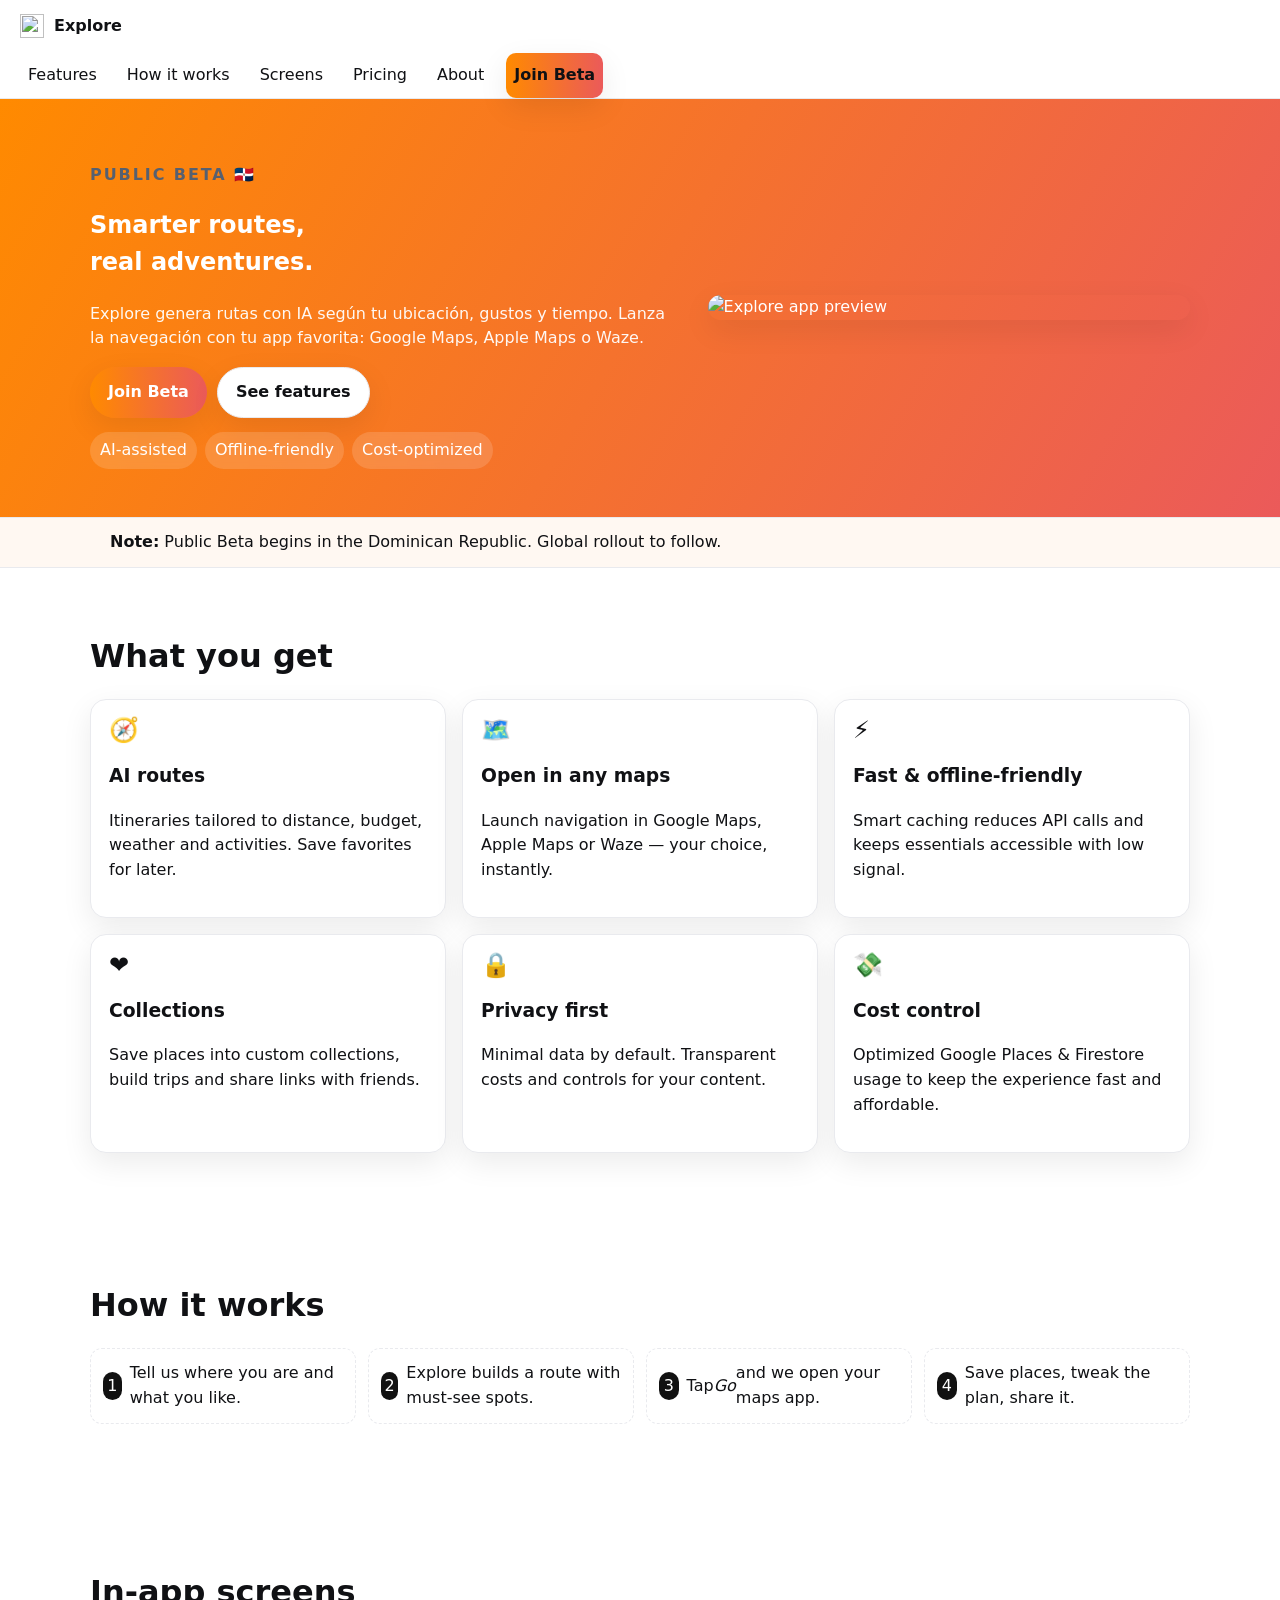
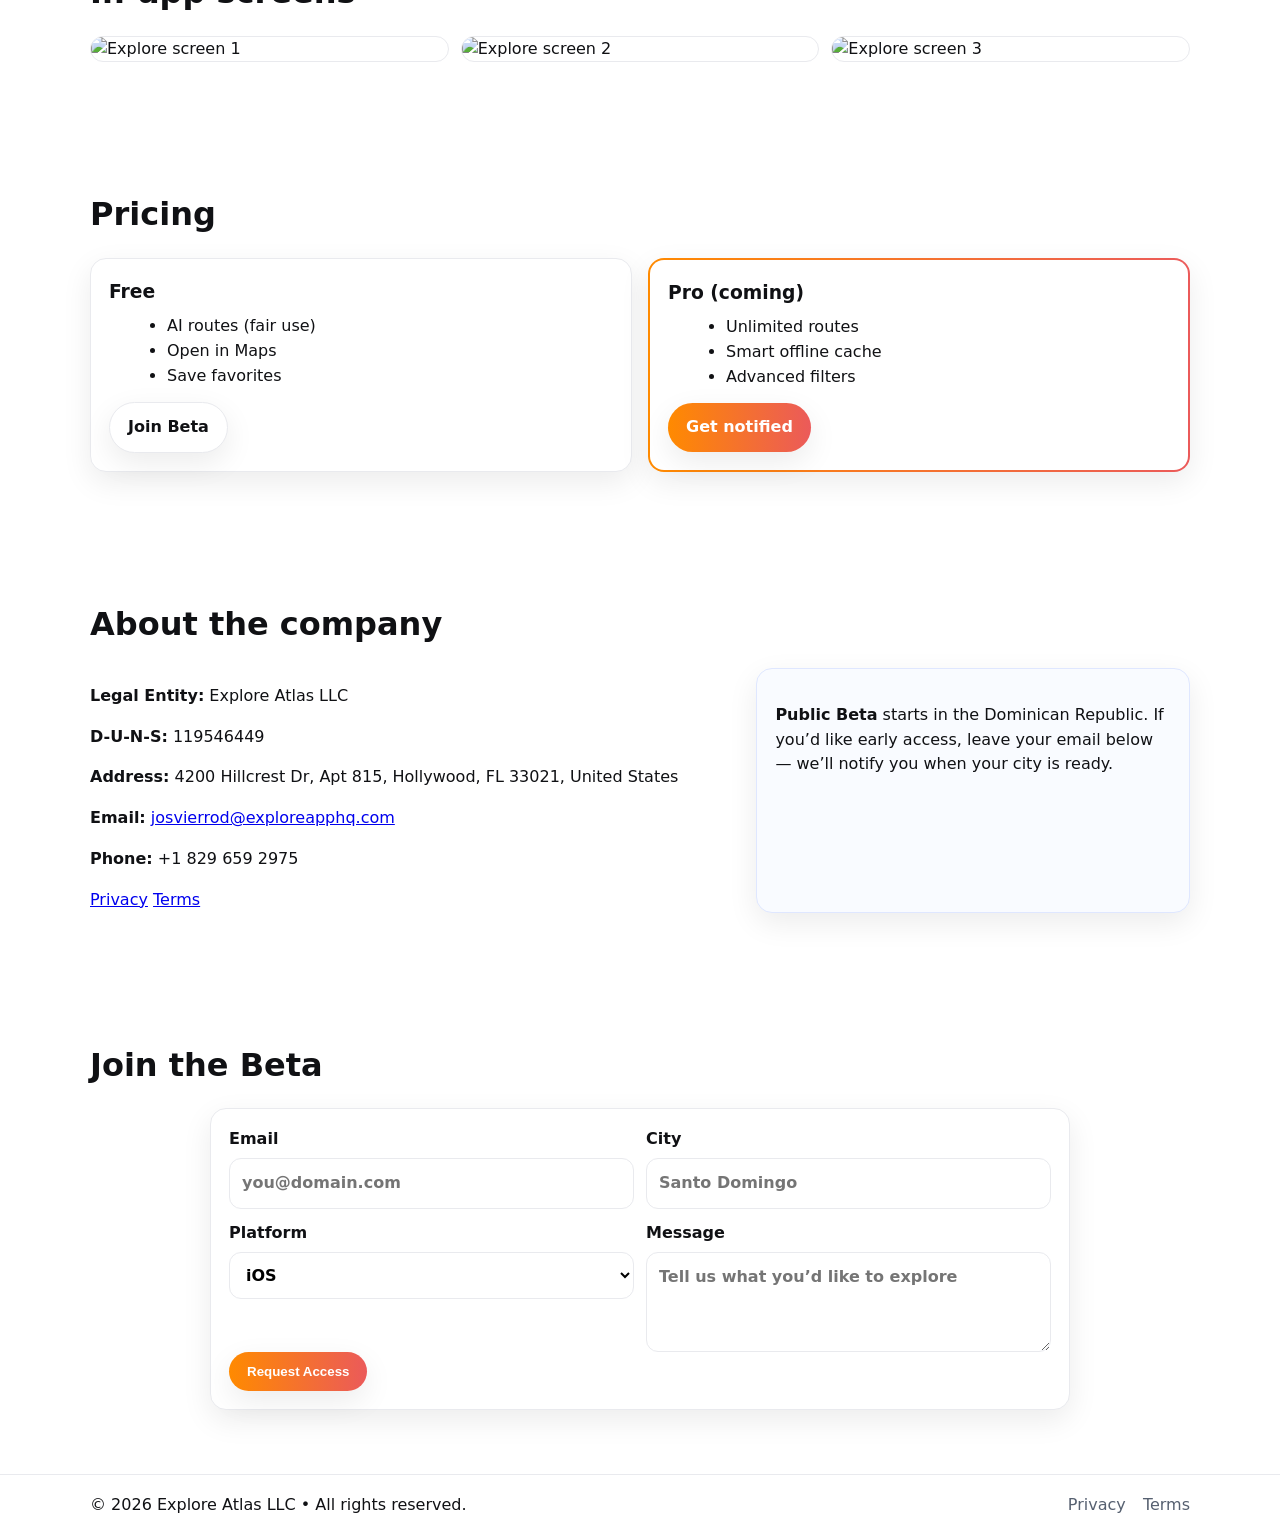
==== index.html @ eafc813b "a" ====
<!doctype html>
<html lang="en">
<head>
  <meta charset="utf-8" />
  <title>Explore Atlas — Smarter routes, real adventures</title>
  <meta name="viewport" content="width=device-width, initial-scale=1" />
  <meta name="description" content="Explore Atlas LLC builds Explore: AI-assisted routes, offline-friendly, and multi-map launch (Google, Apple, Waze). Public Beta in the Dominican Republic." />
  <meta name="theme-color" content="#ff7a33" />
  <meta property="og:title" content="Explore Atlas" />
  <meta property="og:description" content="AI-assisted routes. Discover smarter." />
  <meta property="og:type" content="website" />
  <meta property="og:image" content="/assets/hero.jpg" />
  <link rel="preload" as="image" href="/assets/hero.jpg" />
  <link rel="stylesheet" href="/styles.css" />
</head>
<body>
<header class="site-header">
  <a class="brand" href="#">
    <img src="/assets/logo.svg" alt="" class="logo" />
    <span>Explore</span>
  </a>
  <button class="nav-toggle" aria-label="Open menu"></button>
  <nav class="nav" id="nav">
    <a href="#features">Features</a>
    <a href="#how">How it works</a>
    <a href="#screens">Screens</a>
    <a href="#pricing">Pricing</a>
    <a href="#about">About</a>
    <a class="btn btn-sm" href="#contact">Join Beta</a>
  </nav>
</header>

<section class="hero">
  <div class="hero__content container">
    <div class="hero__text">
      <p class="kicker">Public Beta 🇩🇴</p>
      <h1>Smarter routes,<br/> real adventures.</h1>
      <p class="lead">Explore genera rutas con IA según tu ubicación, gustos y tiempo. Lanza la navegación con tu app favorita: Google Maps, Apple Maps o Waze.</p>
      <div class="cta-row">
        <a class="btn" href="#contact">Join Beta</a>
        <a class="btn btn-ghost" href="#features">See features</a>
      </div>
      <ul class="badges">
        <li>AI-assisted</li><li>Offline-friendly</li><li>Cost-optimized</li>
      </ul>
    </div>
    <div class="hero__media">
      <img src="/assets/hero.jpg" alt="Explore app preview" />
    </div>
  </div>
</section>

<section class="strip strip--note">
  <div class="container">
    <strong>Note:</strong> Public Beta begins in the Dominican Republic. Global rollout to follow.
  </div>
</section>

<section id="features" class="container section">
  <h2 class="section-title">What you get</h2>
  <div class="grid-3">
    <article class="card feature">
      <div class="icon">🧭</div>
      <h3>AI routes</h3>
      <p>Itineraries tailored to distance, budget, weather and activities. Save favorites for later.</p>
    </article>
    <article class="card feature">
      <div class="icon">🗺️</div>
      <h3>Open in any maps</h3>
      <p>Launch navigation in Google Maps, Apple Maps or Waze — your choice, instantly.</p>
    </article>
    <article class="card feature">
      <div class="icon">⚡</div>
      <h3>Fast & offline-friendly</h3>
      <p>Smart caching reduces API calls and keeps essentials accessible with low signal.</p>
    </article>
    <article class="card feature">
      <div class="icon">❤️</div>
      <h3>Collections</h3>
      <p>Save places into custom collections, build trips and share links with friends.</p>
    </article>
    <article class="card feature">
      <div class="icon">🔒</div>
      <h3>Privacy first</h3>
      <p>Minimal data by default. Transparent costs and controls for your content.</p>
    </article>
    <article class="card feature">
      <div class="icon">💸</div>
      <h3>Cost control</h3>
      <p>Optimized Google Places & Firestore usage to keep the experience fast and affordable.</p>
    </article>
  </div>
</section>

<section id="how" class="container section">
  <h2 class="section-title">How it works</h2>
  <ol class="steps">
    <li><span class="num">1</span> Tell us where you are and what you like.</li>
    <li><span class="num">2</span> Explore builds a route with must-see spots.</li>
    <li><span class="num">3</span> Tap <em>Go</em> and we open your maps app.</li>
    <li><span class="num">4</span> Save places, tweak the plan, share it.</li>
  </ol>
</section>

<section id="screens" class="container section">
  <h2 class="section-title">In-app screens</h2>
  <div class="screens">
    <img src="/assets/screenshot-1.jpg" alt="Explore screen 1" />
    <img src="/assets/screenshot-2.jpg" alt="Explore screen 2" />
    <img src="/assets/screenshot-1.jpg" alt="Explore screen 3" />
  </div>
</section>

<section id="pricing" class="container section">
  <h2 class="section-title">Pricing</h2>
  <div class="grid-2">
    <div class="card plan">
      <h3>Free</h3>
      <ul>
        <li>AI routes (fair use)</li>
        <li>Open in Maps</li>
        <li>Save favorites</li>
      </ul>
      <a class="btn btn-ghost" href="#contact">Join Beta</a>
    </div>
    <div class="card plan plan--pro">
      <h3>Pro (coming)</h3>
      <ul>
        <li>Unlimited routes</li>
        <li>Smart offline cache</li>
        <li>Advanced filters</li>
      </ul>
      <a class="btn" href="#contact">Get notified</a>
    </div>
  </div>
</section>

<section id="about" class="container section">
  <h2 class="section-title">About the company</h2>
  <div class="about">
    <div>
      <p><strong>Legal Entity:</strong> Explore Atlas LLC</p>
      <p><strong>D-U-N-S:</strong> 119546449</p>
      <p><strong>Address:</strong> 4200 Hillcrest Dr, Apt 815, Hollywood, FL 33021, United States</p>
      <p><strong>Email:</strong> <a href="mailto:josvierrod@exploreapphq.com">josvierrod@exploreapphq.com</a></p>
      <p><strong>Phone:</strong> +1 829 659 2975</p>
      <div class="links">
        <a href="/privacy.html">Privacy</a>
        <a href="/terms.html">Terms</a>
      </div>
    </div>
    <div class="about__note card">
      <p><strong>Public Beta</strong> starts in the Dominican Republic. If you’d like early access, leave your email below — we’ll notify you when your city is ready.</p>
    </div>
  </div>
</section>

<section id="contact" class="container section">
  <h2 class="section-title">Join the Beta</h2>
  <!-- Netlify Forms -->
  <form name="beta" method="POST" data-netlify="true" netlify-honeypot="bot-field" action="/thanks.html" class="card form">
    <input type="hidden" name="form-name" value="beta" />
    <p class="hidden"><label>Don’t fill this out: <input name="bot-field" /></label></p>
    <div class="form-grid">
      <label>Email<input required type="email" name="email" placeholder="you@domain.com" /></label>
      <label>City<input type="text" name="city" placeholder="Santo Domingo" /></label>
      <label>Platform
        <select name="platform">
          <option>iOS</option>
          <option>Android</option>
          <option>Both</option>
        </select>
      </label>
      <label>Message<textarea name="message" rows="3" placeholder="Tell us what you’d like to explore"></textarea></label>
    </div>
    <button class="btn" type="submit">Request Access</button>
  </form>
</section>

<footer class="site-footer">
  <div class="container footer-row">
    <span>© <span id="year"></span> Explore Atlas LLC • All rights reserved.</span>
    <nav class="footer-links">
      <a href="/privacy.html">Privacy</a>
      <a href="/terms.html">Terms</a>
    </nav>
  </div>
</footer>

<script src="/script.js"></script>
</body>
</html>
---- styles.css ----
:root{
    --bg:#ffffff; --ink:#101114; --muted:#566070;
    --card:#ffffff; --line:#e9eaee;
    --brandA:#FF8A00; --brandB:#EB5A5A; --accent:#0a63ff;
    --radius:16px; --radius-sm:12px; --shadow:0 10px 30px rgba(0,0,0,.08);
    color-scheme: light;
}
*{box-sizing:border-box}html,body{margin:0}
body{font:16px/1.55 system-ui,-apple-system,Segoe UI,Roboto,Inter,Arial,sans-serif;color:var(--ink);background:var(--bg)}
img{max-width:100%;height:auto;display:block}

.container{max-width:1100px;margin:auto;padding:0 20px}
.section{padding:64px 0} .section-title{font-size:32px;margin:0 0 18px}
.kicker{text-transform:uppercase;letter-spacing:.12em;color:var(--muted);font-weight:600}

.site-header{position:sticky;top:0;z-index:20;background:rgba(255,255,255,.8);backdrop-filter:blur(10px);border-bottom:1px solid var(--line)}
.site-header .brand{display:flex;gap:10px;align-items:center;padding:14px 20px;font-weight:700;color:inherit;text-decoration:none}
.logo{width:24px;height:24px}
.nav{margin-left:auto;display:flex;gap:14px;align-items:center;padding:0 20px}
.nav a{color:var(--ink);text-decoration:none;padding:10px 8px;border-radius:10px}
.nav a:hover{background:#f6f6f7}
.nav-toggle{display:none;margin-left:auto;margin-right:10px;width:40px;height:40px;border-radius:10px;border:1px solid var(--line);background:#fff}
@media (max-width:920px){
    .nav-toggle{display:block}
    .nav{position:fixed;inset:64px 12px auto 12px;background:#fff;border:1px solid var(--line);border-radius:14px;flex-direction:column;padding:14px;display:none;box-shadow:var(--shadow)}
    .nav.show{display:flex}
}

.btn{display:inline-flex;align-items:center;justify-content:center;gap:.6rem;padding:12px 18px;border-radius:999px;border:0;background:linear-gradient(90deg,var(--brandA),var(--brandB));color:#fff;font-weight:700;text-decoration:none;box-shadow:var(--shadow)}
.btn:hover{opacity:.95}
.btn-ghost{background:#fff;color:var(--ink);border:1px solid var(--line)}
.btn-sm{padding:8px 12px}

.hero{background:linear-gradient(120deg,var(--brandA),var(--brandB));color:#fff}
.hero__content{display:grid;grid-template-columns:1.1fr .9fr;gap:28px;align-items:center;padding:48px 0}
.hero__text .lead{opacity:.95}
.badges{display:flex;gap:8px;margin:14px 0 0;padding:0;list-style:none}
.badges li{padding:6px 10px;border-radius:999px;background:rgba(255,255,255,.15);backdrop-filter:blur(4px)}
.hero__media{border-radius:20px;overflow:hidden;box-shadow:var(--shadow)}
.cta-row{display:flex;gap:10px;margin-top:16px}
@media (max-width:920px){.hero__content{grid-template-columns:1fr}.hero__media{order:-1}}

.strip{padding:12px 0;border-top:1px solid var(--line);border-bottom:1px solid var(--line);background:#fff}
.strip--note{background:#fff8f2}

.grid-3{display:grid;grid-template-columns:repeat(3,1fr);gap:16px}
.grid-2{display:grid;grid-template-columns:repeat(2,1fr);gap:16px}
@media (max-width:920px){.grid-3,.grid-2{grid-template-columns:1fr}}

.card{background:var(--card);border:1px solid var(--line);border-radius:var(--radius);padding:18px;box-shadow:var(--shadow)}
.feature .icon{font-size:24px;line-height:1;margin-bottom:6px}

.steps{display:grid;grid-template-columns:repeat(4,1fr);gap:12px;padding-left:0;list-style:none}
.steps .num{display:inline-grid;place-items:center;width:28px;height:28px;border-radius:999px;background:#111;color:#fff;margin-right:8px}
.steps li{display:flex;align-items:center;border:1px dashed var(--line);border-radius:12px;padding:12px;background:#fff}
@media (max-width:920px){.steps{grid-template-columns:1fr 1fr}}

.screens{display:grid;grid-template-columns:repeat(3,1fr);gap:12px}
.screens img{border-radius:14px;border:1px solid var(--line)}
@media (max-width:920px){.screens{grid-template-columns:1fr 1fr}}

.plan h3{margin:0 0 8px}.plan ul{margin:0 0 14px 18px}
.plan--pro{border:2px solid transparent;background:linear-gradient(#fff,#fff) padding-box,linear-gradient(90deg,var(--brandA),var(--brandB)) border-box}

.about{display:grid;grid-template-columns:1.2fr .8fr;gap:16px}
.about__note{background:#f9fbff;border-color:#dfe7ff}
@media (max-width:920px){.about{grid-template-columns:1fr}}

.form{max-width:860px;margin:auto}
.form-grid{display:grid;grid-template-columns:repeat(2,1fr);gap:12px}
.form-grid label{display:flex;flex-direction:column;gap:6px;font-weight:600}
input,select,textarea{padding:12px 12px;border:1px solid var(--line);border-radius:12px;font:inherit;background:#fff}
.hidden{display:none}

.site-footer{border-top:1px solid var(--line);background:#fff}
.footer-row{display:flex;justify-content:space-between;align-items:center;padding:18px 0}
.footer-links a{margin-left:12px;color:var(--muted);text-decoration:none}
.footer-links a:hover{color:var(--ink)}
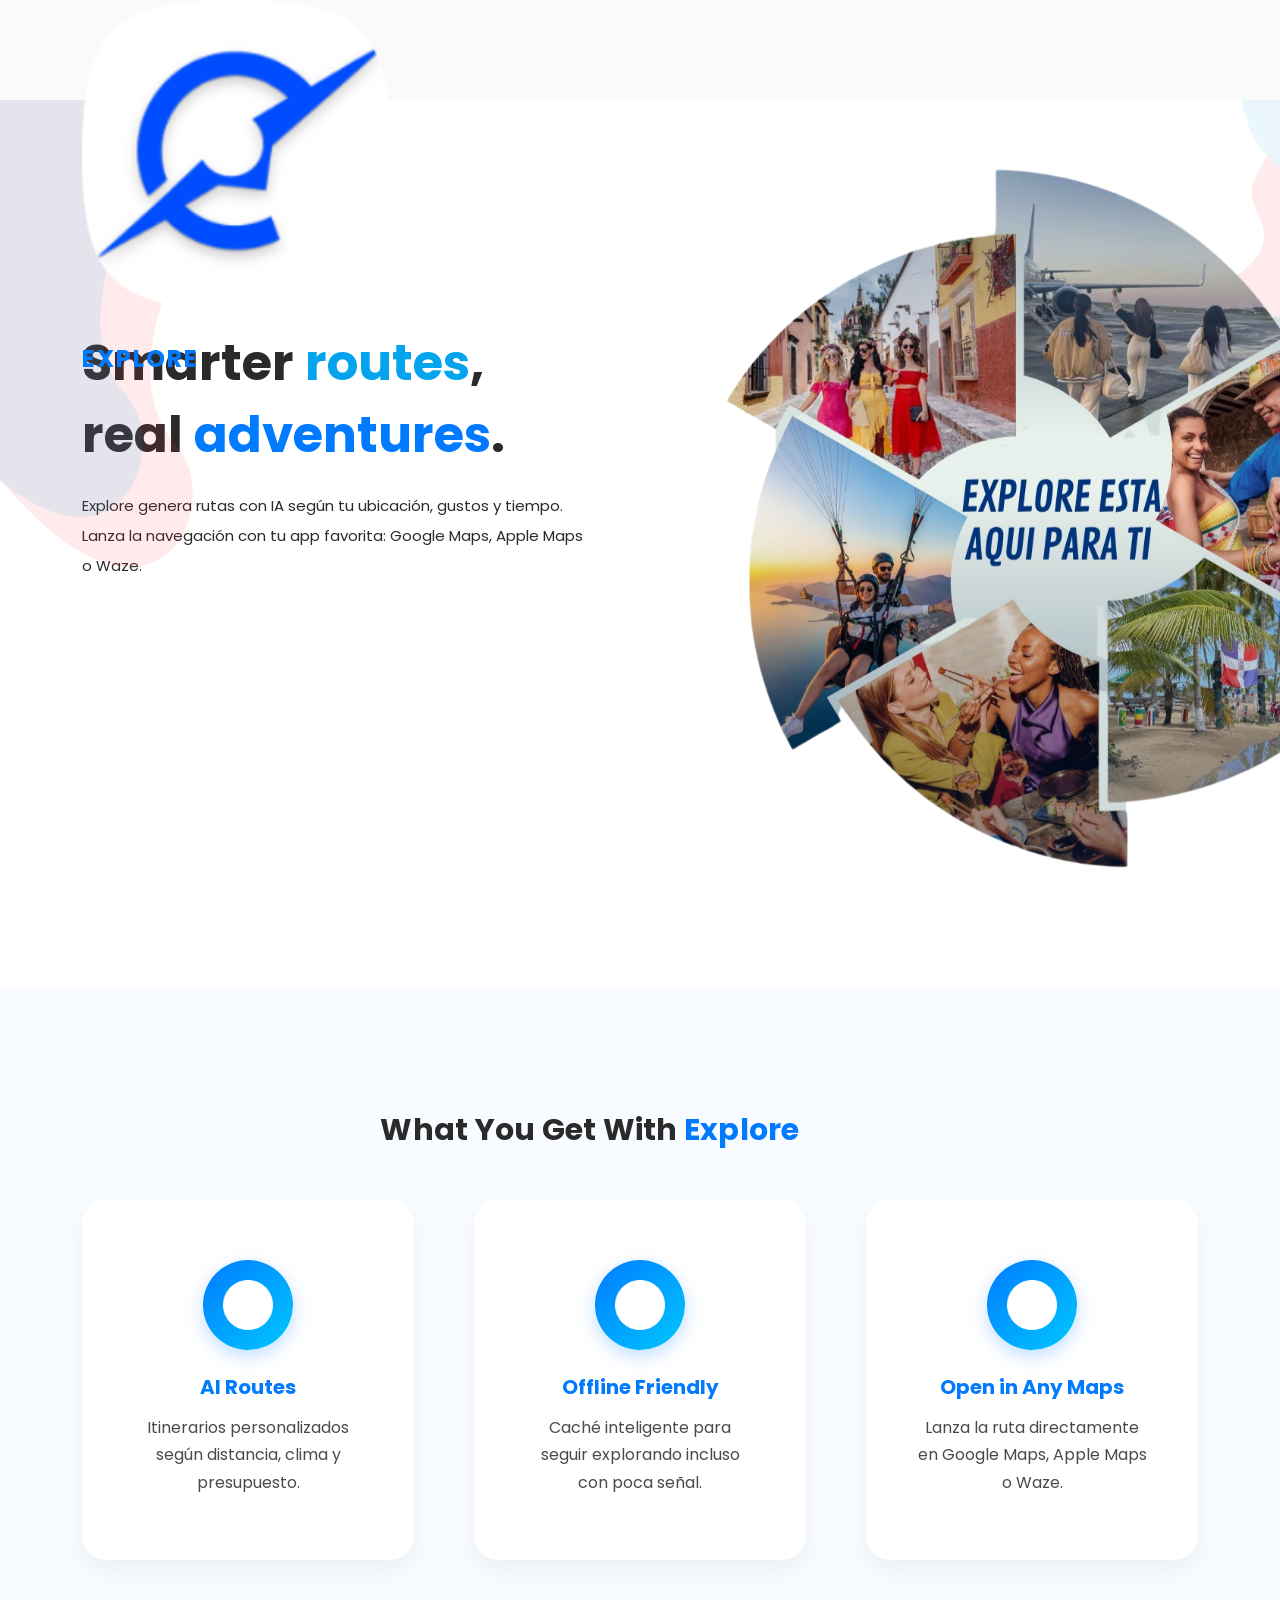
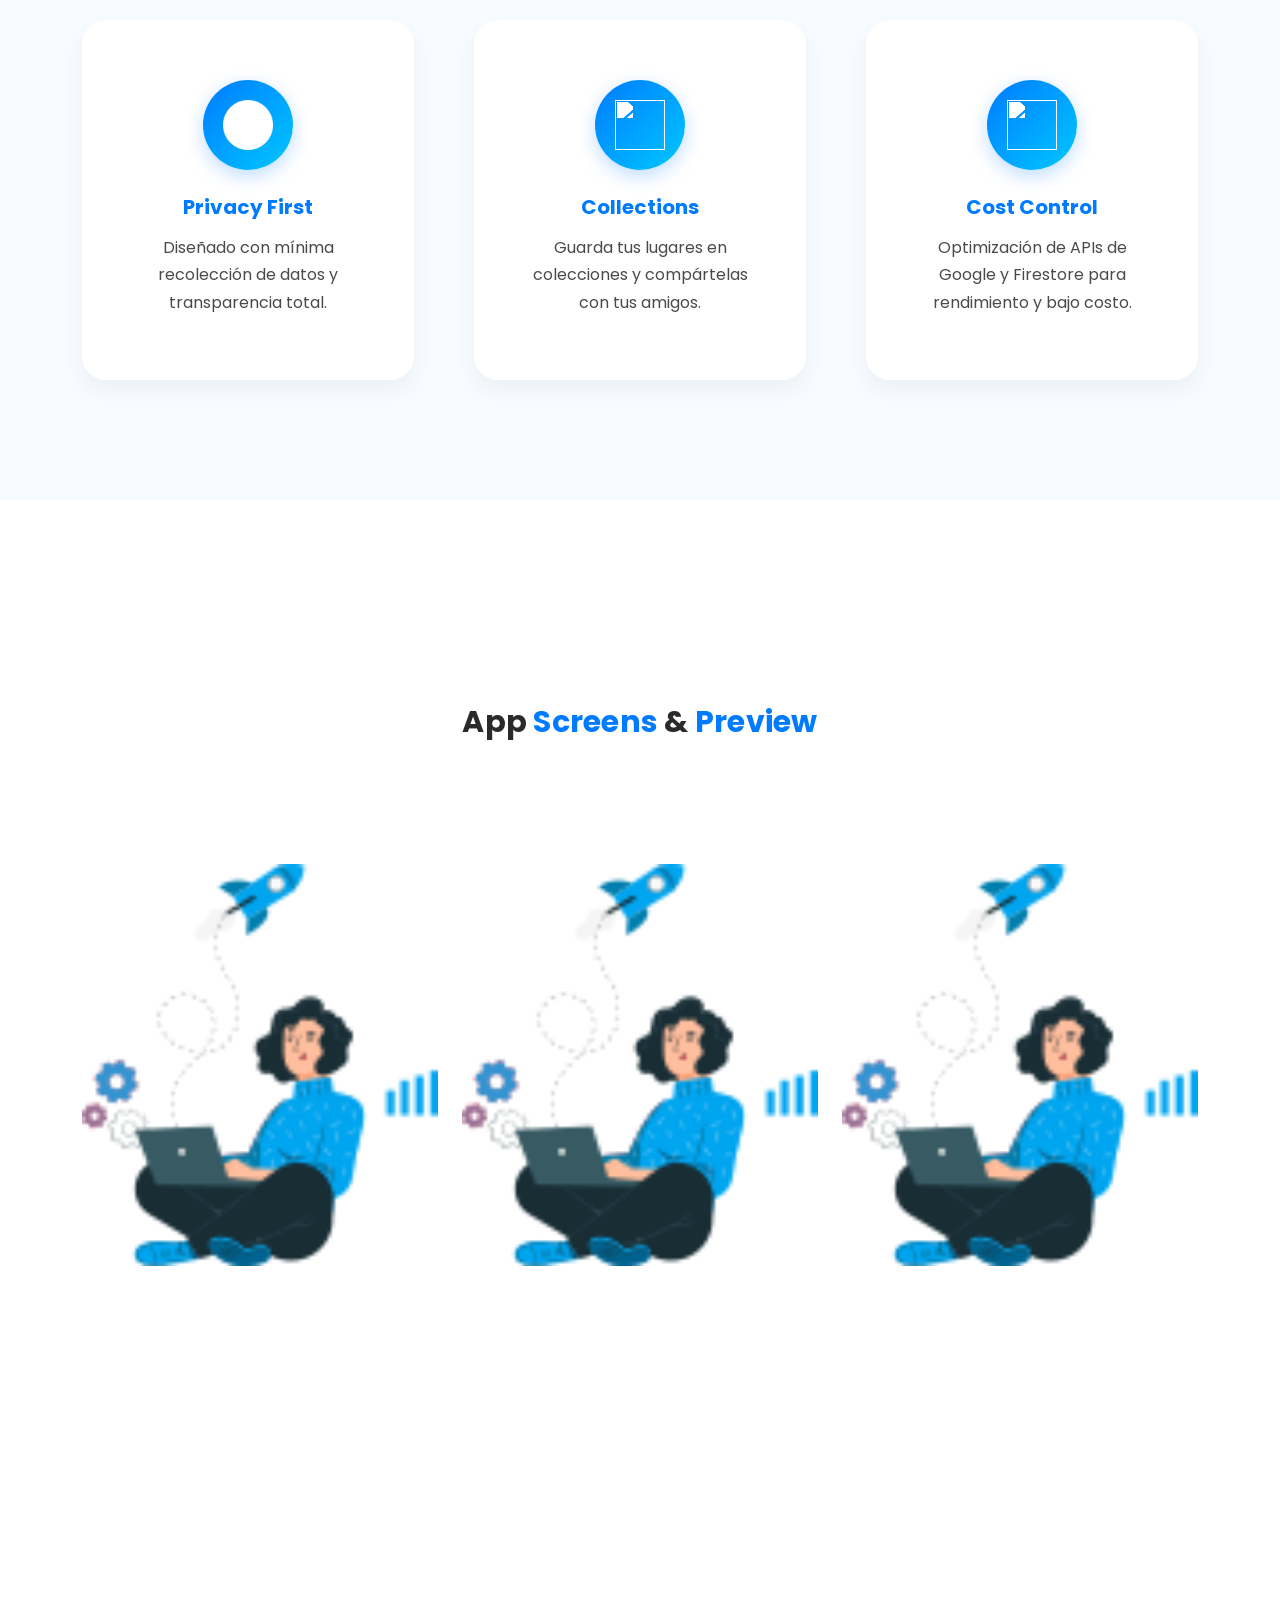
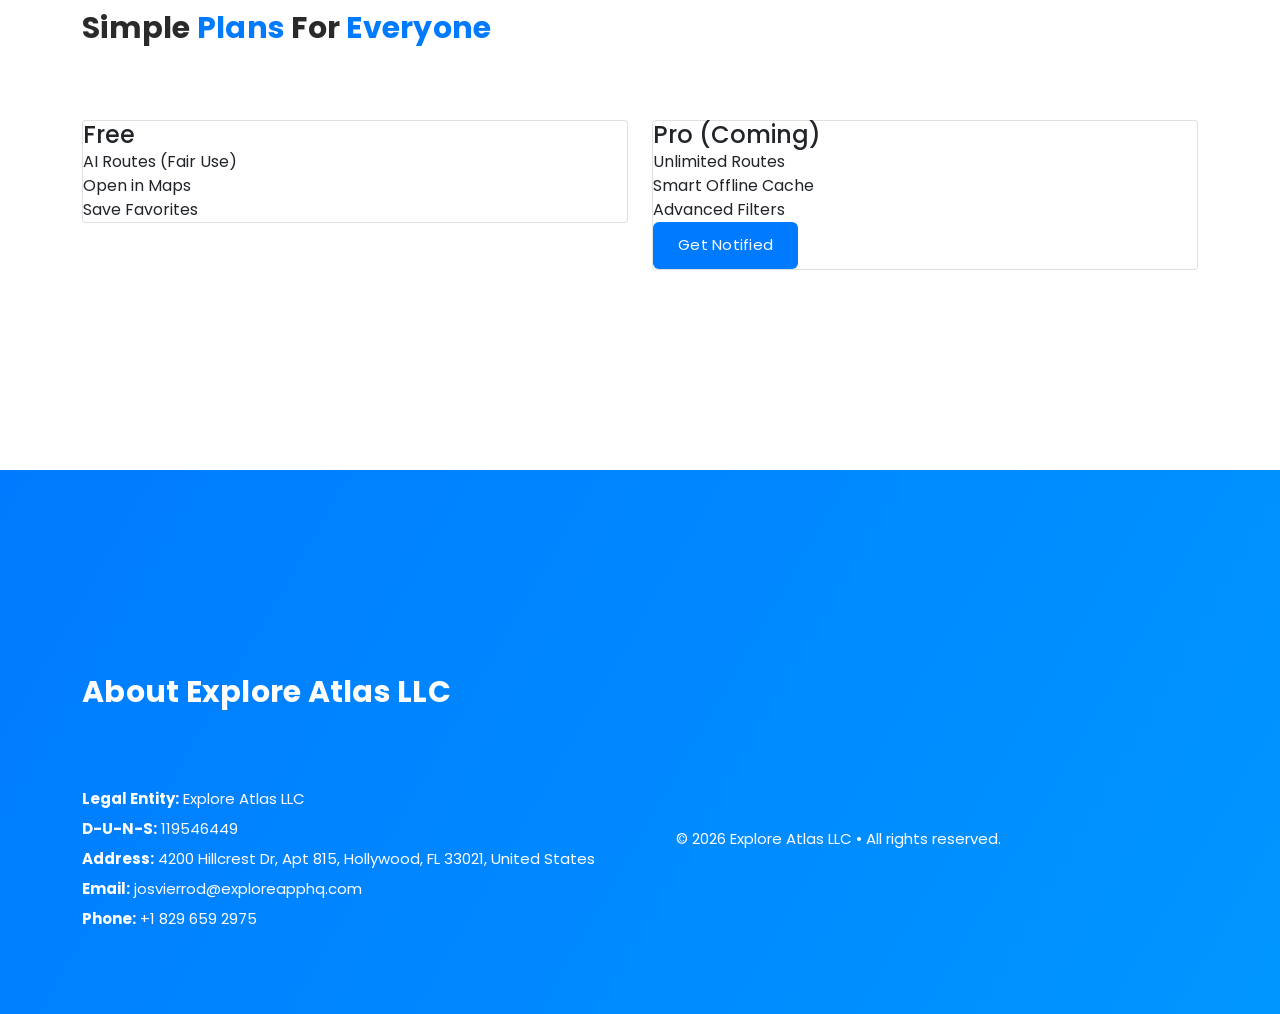
==== commit 0288bc85: "Actualizacion de pagina" ====
--- a/index.html
+++ b/index.html
@@ -1,192 +1,204 @@
-<!doctype html>
+<!DOCTYPE html>
 <html lang="en">
 <head>
-  <meta charset="utf-8" />
-  <title>Explore Atlas — Smarter routes, real adventures</title>
-  <meta name="viewport" content="width=device-width, initial-scale=1" />
-  <meta name="description" content="Explore Atlas LLC builds Explore: AI-assisted routes, offline-friendly, and multi-map launch (Google, Apple, Waze). Public Beta in the Dominican Republic." />
+  <meta charset="UTF-8">
+  <meta name="viewport" content="width=device-width, initial-scale=1, shrink-to-fit=no">
+  <meta name="description" content="Explore Atlas – AI-assisted routes, offline-friendly and multi-map launch (Google, Apple, Waze). Public Beta in the Dominican Republic." />
   <meta name="theme-color" content="#ff7a33" />
-  <meta property="og:title" content="Explore Atlas" />
-  <meta property="og:description" content="AI-assisted routes. Discover smarter." />
-  <meta property="og:type" content="website" />
-  <meta property="og:image" content="/assets/hero.jpg" />
-  <link rel="preload" as="image" href="/assets/hero.jpg" />
-  <link rel="stylesheet" href="/styles.css" />
+  <title>Explore Atlas – Smarter Routes, Real Adventures</title>
+
+  <!-- Bootstrap core CSS -->
+  <link href="vendor/bootstrap/css/bootstrap.min.css" rel="stylesheet">
+
+  <!-- Additional CSS Files -->
+  <link rel="stylesheet" href="assets/css/fontawesome.css">
+  <link rel="stylesheet" href="assets/css/templatemo-space-dynamic.css">
+  <link rel="stylesheet" href="assets/css/animated.css">
+  <link rel="stylesheet" href="assets/css/owl.css">
+  <link rel="icon" href="assets/images/logo.svg" type="image/svg+xml">
 </head>
+
 <body>
-<header class="site-header">
-  <a class="brand" href="#">
-    <img src="/assets/logo.svg" alt="" class="logo" />
-    <span>Explore</span>
-  </a>
-  <button class="nav-toggle" aria-label="Open menu"></button>
-  <nav class="nav" id="nav">
-    <a href="#features">Features</a>
-    <a href="#how">How it works</a>
-    <a href="#screens">Screens</a>
-    <a href="#pricing">Pricing</a>
-    <a href="#about">About</a>
-    <a class="btn btn-sm" href="#contact">Join Beta</a>
-  </nav>
+
+<!-- ***** Preloader ***** -->
+<div id="js-preloader" class="js-preloader">
+  <div class="preloader-inner">
+    <span class="dot"></span>
+    <div class="dots"><span></span><span></span><span></span></div>
+  </div>
+</div>
+
+<!-- ***** Header ***** -->
+<header class="header-area header-sticky wow slideInDown" data-wow-duration="0.75s" data-wow-delay="0s">
+  <div class="container">
+    <nav class="main-nav">
+      <a href="#top" class="logo"><img src="assets/images/icon-192.png" alt="Explore Logo"> <h4>Explore</h4></a>
+
+      <a class='menu-trigger'><span>Menu</span></a>
+    </nav>
+  </div>
 </header>
 
-<section class="hero">
-  <div class="hero__content container">
-    <div class="hero__text">
-      <p class="kicker">Public Beta 🇩🇴</p>
-      <h1>Smarter routes,<br/> real adventures.</h1>
-      <p class="lead">Explore genera rutas con IA según tu ubicación, gustos y tiempo. Lanza la navegación con tu app favorita: Google Maps, Apple Maps o Waze.</p>
-      <div class="cta-row">
-        <a class="btn" href="#contact">Join Beta</a>
-        <a class="btn btn-ghost" href="#features">See features</a>
-      </div>
-      <ul class="badges">
-        <li>AI-assisted</li><li>Offline-friendly</li><li>Cost-optimized</li>
-      </ul>
-    </div>
-    <div class="hero__media">
-      <img src="/assets/hero.jpg" alt="Explore app preview" />
-    </div>
-  </div>
-</section>
-
-<section class="strip strip--note">
-  <div class="container">
-    <strong>Note:</strong> Public Beta begins in the Dominican Republic. Global rollout to follow.
-  </div>
-</section>
-
-<section id="features" class="container section">
-  <h2 class="section-title">What you get</h2>
-  <div class="grid-3">
-    <article class="card feature">
-      <div class="icon">🧭</div>
-      <h3>AI routes</h3>
-      <p>Itineraries tailored to distance, budget, weather and activities. Save favorites for later.</p>
-    </article>
-    <article class="card feature">
-      <div class="icon">🗺️</div>
-      <h3>Open in any maps</h3>
-      <p>Launch navigation in Google Maps, Apple Maps or Waze — your choice, instantly.</p>
-    </article>
-    <article class="card feature">
-      <div class="icon">⚡</div>
-      <h3>Fast & offline-friendly</h3>
-      <p>Smart caching reduces API calls and keeps essentials accessible with low signal.</p>
-    </article>
-    <article class="card feature">
-      <div class="icon">❤️</div>
-      <h3>Collections</h3>
-      <p>Save places into custom collections, build trips and share links with friends.</p>
-    </article>
-    <article class="card feature">
-      <div class="icon">🔒</div>
-      <h3>Privacy first</h3>
-      <p>Minimal data by default. Transparent costs and controls for your content.</p>
-    </article>
-    <article class="card feature">
-      <div class="icon">💸</div>
-      <h3>Cost control</h3>
-      <p>Optimized Google Places & Firestore usage to keep the experience fast and affordable.</p>
-    </article>
-  </div>
-</section>
-
-<section id="how" class="container section">
-  <h2 class="section-title">How it works</h2>
-  <ol class="steps">
-    <li><span class="num">1</span> Tell us where you are and what you like.</li>
-    <li><span class="num">2</span> Explore builds a route with must-see spots.</li>
-    <li><span class="num">3</span> Tap <em>Go</em> and we open your maps app.</li>
-    <li><span class="num">4</span> Save places, tweak the plan, share it.</li>
-  </ol>
-</section>
-
-<section id="screens" class="container section">
-  <h2 class="section-title">In-app screens</h2>
-  <div class="screens">
-    <img src="/assets/screenshot-1.jpg" alt="Explore screen 1" />
-    <img src="/assets/screenshot-2.jpg" alt="Explore screen 2" />
-    <img src="/assets/screenshot-1.jpg" alt="Explore screen 3" />
-  </div>
-</section>
-
-<section id="pricing" class="container section">
-  <h2 class="section-title">Pricing</h2>
-  <div class="grid-2">
-    <div class="card plan">
-      <h3>Free</h3>
-      <ul>
-        <li>AI routes (fair use)</li>
-        <li>Open in Maps</li>
-        <li>Save favorites</li>
-      </ul>
-      <a class="btn btn-ghost" href="#contact">Join Beta</a>
-    </div>
-    <div class="card plan plan--pro">
-      <h3>Pro (coming)</h3>
-      <ul>
-        <li>Unlimited routes</li>
-        <li>Smart offline cache</li>
-        <li>Advanced filters</li>
-      </ul>
-      <a class="btn" href="#contact">Get notified</a>
-    </div>
-  </div>
-</section>
-
-<section id="about" class="container section">
-  <h2 class="section-title">About the company</h2>
-  <div class="about">
-    <div>
-      <p><strong>Legal Entity:</strong> Explore Atlas LLC</p>
-      <p><strong>D-U-N-S:</strong> 119546449</p>
-      <p><strong>Address:</strong> 4200 Hillcrest Dr, Apt 815, Hollywood, FL 33021, United States</p>
-      <p><strong>Email:</strong> <a href="mailto:josvierrod@exploreapphq.com">josvierrod@exploreapphq.com</a></p>
-      <p><strong>Phone:</strong> +1 829 659 2975</p>
-      <div class="links">
-        <a href="/privacy.html">Privacy</a>
-        <a href="/terms.html">Terms</a>
-      </div>
-    </div>
-    <div class="about__note card">
-      <p><strong>Public Beta</strong> starts in the Dominican Republic. If you’d like early access, leave your email below — we’ll notify you when your city is ready.</p>
-    </div>
-  </div>
-</section>
-
-<section id="contact" class="container section">
-  <h2 class="section-title">Join the Beta</h2>
-  <!-- Netlify Forms -->
-  <form name="beta" method="POST" data-netlify="true" netlify-honeypot="bot-field" action="/thanks.html" class="card form">
-    <input type="hidden" name="form-name" value="beta" />
-    <p class="hidden"><label>Don’t fill this out: <input name="bot-field" /></label></p>
-    <div class="form-grid">
-      <label>Email<input required type="email" name="email" placeholder="you@domain.com" /></label>
-      <label>City<input type="text" name="city" placeholder="Santo Domingo" /></label>
-      <label>Platform
-        <select name="platform">
-          <option>iOS</option>
-          <option>Android</option>
-          <option>Both</option>
-        </select>
-      </label>
-      <label>Message<textarea name="message" rows="3" placeholder="Tell us what you’d like to explore"></textarea></label>
-    </div>
-    <button class="btn" type="submit">Request Access</button>
-  </form>
-</section>
-
-<footer class="site-footer">
-  <div class="container footer-row">
-    <span>© <span id="year"></span> Explore Atlas LLC • All rights reserved.</span>
-    <nav class="footer-links">
-      <a href="/privacy.html">Privacy</a>
-      <a href="/terms.html">Terms</a>
-    </nav>
-  </div>
-</footer>
-
-<script src="/script.js"></script>
+<!-- ***** Hero ***** -->
+<div class="main-banner wow fadeIn" id="top" data-wow-duration="1s" data-wow-delay="0.5s">
+  <div class="container">
+    <div class="row align-items-center">
+      <div class="col-lg-6 align-self-center">
+        <div class="left-content header-text wow fadeInLeft" data-wow-duration="1s" data-wow-delay="1s">
+          <h2>Smarter <em>routes</em>, real <span>adventures</span>.</h2>
+          <p>Explore genera rutas con IA según tu ubicación, gustos y tiempo. Lanza la navegación con tu app favorita: Google Maps, Apple Maps o Waze.</p>
+        </div>
+      </div>
+
+      <div class="col-lg-6 text-center">
+        <div class="right-image wow fadeInRight" data-wow-duration="1s" data-wow-delay="0.5s">
+          <img src="assets/images/ExplorePromo1.png" alt="Explore app preview">
+        </div>
+      </div>
+    </div>
+  </div>
+</div>
+
+<!-- ***** Features ***** -->
+<div id="features" class="our-services section">
+  <div class="container">
+    <div class="section-heading text-center mb-5">
+      <h2>What you Get with <span>Explore</span></h2>
+    </div>
+
+    <div class="features-grid">
+      <div class="service-item wow fadeInUp" data-wow-delay="0.2s">
+        <div class="icon"><img src="assets/images/service-icon-01.png" alt=""></div>
+        <h4>AI Routes</h4>
+        <p>Itinerarios personalizados según distancia, clima y presupuesto.</p>
+      </div>
+
+      <div class="service-item wow fadeInUp" data-wow-delay="0.3s">
+        <div class="icon"><img src="assets/images/service-icon-02.png" alt=""></div>
+        <h4>Offline Friendly</h4>
+        <p>Caché inteligente para seguir explorando incluso con poca señal.</p>
+      </div>
+
+      <div class="service-item wow fadeInUp" data-wow-delay="0.4s">
+        <div class="icon"><img src="assets/images/service-icon-03.png" alt=""></div>
+        <h4>Open in Any Maps</h4>
+        <p>Lanza la ruta directamente en Google Maps, Apple Maps o Waze.</p>
+      </div>
+
+      <div class="service-item wow fadeInUp" data-wow-delay="0.5s">
+        <div class="icon"><img src="assets/images/service-icon-04.png" alt=""></div>
+        <h4>Privacy First</h4>
+        <p>Diseñado con mínima recolección de datos y transparencia total.</p>
+      </div>
+
+      <div class="service-item wow fadeInUp" data-wow-delay="0.6s">
+        <div class="icon"><img src="assets/images/service-icon-05.png" alt=""></div>
+        <h4>Collections</h4>
+        <p>Guarda tus lugares en colecciones y compártelas con tus amigos.</p>
+      </div>
+
+      <div class="service-item wow fadeInUp" data-wow-delay="0.7s">
+        <div class="icon"><img src="assets/images/service-icon-06.png" alt=""></div>
+        <h4>Cost Control</h4>
+        <p>Optimización de APIs de Google y Firestore para rendimiento y bajo costo.</p>
+      </div>
+    </div>
+  </div>
+</div>
+
+<!-- ***** Screens / Portfolio ***** -->
+<div id="screens" class="our-portfolio section">
+  <div class="container">
+    <div class="section-heading">
+      <h2>App <em>Screens</em> & <span>Preview</span></h2>
+    </div>
+    <div class="row">
+      <div class="col-lg-4 col-md-6">
+        <div class="item wow bounceInUp"><img src="assets/images/portfolio-image.png" alt="Screen 1"></div>
+      </div>
+      <div class="col-lg-4 col-md-6">
+        <div class="item wow bounceInUp"><img src="assets/images/portfolio-image.png" alt="Screen 2"></div>
+      </div>
+      <div class="col-lg-4 col-md-6">
+        <div class="item wow bounceInUp"><img src="assets/images/portfolio-image.png" alt="Screen 3"></div>
+      </div>
+    </div>
+  </div>
+</div>
+
+<!-- ***** Pricing ***** -->
+<div id="pricing" class="section our-services">
+  <div class="container">
+    <div class="section-heading">
+      <h2>Simple <em>Plans</em> for <span>Everyone</span></h2>
+    </div>
+    <div class="row">
+      <div class="col-lg-6">
+        <div class="pricing-item card wow fadeInLeft" data-wow-delay="0.3s">
+          <h4>Free</h4>
+          <ul>
+            <li>AI Routes (Fair Use)</li>
+            <li>Open in Maps</li>
+            <li>Save Favorites</li>
+          </ul>
+
+        </div>
+      </div>
+      <div class="col-lg-6">
+        <div class="pricing-item card wow fadeInRight" data-wow-delay="0.3s">
+          <h4>Pro (Coming)</h4>
+          <ul>
+            <li>Unlimited Routes</li>
+            <li>Smart Offline Cache</li>
+            <li>Advanced Filters</li>
+          </ul>
+          <div class="main-red-button"><a href="#contact">Get Notified</a></div>
+        </div>
+      </div>
+    </div>
+  </div>
+</div>
+
+<!-- ***** About ***** -->
+
+  <div id="contact" class="contact-us section">
+    <div class="container">
+      <div class="section-heading">
+        <h2>About <em>Explore Atlas LLC</em></h2>
+      </div>
+      <div class="row">
+        <div class="col-lg-6">
+          <p><strong>Legal Entity:</strong> Explore Atlas LLC</p>
+          <p><strong>D-U-N-S:</strong> 119546449</p>
+          <p><strong>Address:</strong> 4200 Hillcrest Dr, Apt 815, Hollywood, FL 33021, United States</p>
+          <p><strong>Email:</strong> <a href="mailto:josvierrod@exploreapphq.com">josvierrod@exploreapphq.com</a></p>
+          <p><strong>Phone:</strong> +1 829 659 2975</p>
+        </div>
+        <div class="col-lg-6">
+          <div class="container">
+            <p>© <span id="year"></span> Explore Atlas LLC • All rights reserved. </p>
+          </div>
+        </div>
+      </div>
+
+    </div>
+
+  </div>
+
+<!-- ***** Contact ***** -->
+
+
+<!-- ***** Footer ***** -->
+
+
+<script>
+  document.getElementById('year').textContent = new Date().getFullYear();
+</script>
+<script src="vendor/jquery/jquery.min.js"></script>
+<script src="vendor/bootstrap/js/bootstrap.bundle.min.js"></script>
+<script src="assets/js/owl-carousel.js"></script>
+<script src="assets/js/animation.js"></script>
+<script src="assets/js/imagesloaded.js"></script>
+<script src="assets/js/templatemo-custom.js"></script>
 </body>
 </html>
--- a/assets/css/templatemo-space-dynamic.css
+++ b/assets/css/templatemo-space-dynamic.css
@@ -0,0 +1,1829 @@
+/* 
+
+TemplateMo 562 Space Dynamic
+
+https://templatemo.com/tm-562-space-dynamic
+
+*/
+
+/* ---------------------------------------------
+Table of contents
+------------------------------------------------
+01. font & reset css
+02. reset
+03. global styles
+04. header
+05. banner
+06. features
+07. testimonials
+08. contact
+09. footer
+10. preloader
+11. search
+12. portfolio
+
+--------------------------------------------- */
+/* 
+---------------------------------------------
+font & reset css
+--------------------------------------------- 
+*/
+@import url('https://fonts.googleapis.com/css2?family=Poppins:wght@100;200;300;400;500;600;700;800;900&display=swap');
+/* 
+---------------------------------------------
+reset
+--------------------------------------------- 
+*/
+html, body, div, span, applet, object, iframe, h1, h2, h3, h4, h5, h6, p, blockquote, div
+pre, a, abbr, acronym, address, big, cite, code, del, dfn, em, font, img, ins, kbd, q,
+s, samp, small, strike, strong, sub, sup, tt, var, b, u, i, center, dl, dt, dd, ol, ul, li,
+figure, header, nav, section, article, aside, footer, figcaption {
+  margin: 0;
+  padding: 0;
+  border: 0;
+  outline: 0;
+}
+
+/* clear fix */
+.grid:after {
+  content: '';
+  display: block;
+  clear: both;
+}
+
+/* ---- .grid-item ---- */
+
+.grid-sizer,
+.grid-item {
+  width: 50%;
+}
+
+.grid-item {
+  float: left;
+}
+
+.grid-item img {
+  display: block;
+  max-width: 100%;
+}
+
+.clearfix:after {
+  content: ".";
+  display: block;
+  clear: both;
+  visibility: hidden;
+  line-height: 0;
+  height: 0;
+}
+
+.clearfix {
+  display: inline-block;
+}
+
+html[xmlns] .clearfix {
+  display: block;
+}
+
+* html .clearfix {
+  height: 1%;
+}
+
+ul, li {
+  padding: 0;
+  margin: 0;
+  list-style: none;
+}
+
+header, nav, section, article, aside, footer, hgroup {
+  display: block;
+}
+
+* {
+  box-sizing: border-box;
+}
+
+html, body {
+  font-family: 'Poppins', sans-serif;
+  font-weight: 400;
+  background-color: #fff;
+  -ms-text-size-adjust: 100%;
+  -webkit-font-smoothing: antialiased;
+  -moz-osx-font-smoothing: grayscale;
+}
+
+a {
+  text-decoration: none !important;
+}
+
+h1, h2, h3, h4, h5, h6 {
+  margin-top: 0px;
+  margin-bottom: 0px;
+}
+
+ul {
+  margin-bottom: 0px;
+}
+
+p {
+  font-size: 15px;
+  line-height: 30px;
+  color: #2a2a2a;
+}
+
+img {
+  width: 100%;
+  overflow: hidden;
+}
+
+/* 
+---------------------------------------------
+global styles
+--------------------------------------------- 
+*/
+html,
+body {
+  background: #fff;
+  font-family: 'Poppins', sans-serif;
+}
+
+::selection {
+  background: #03a4ed;
+  color: #fff;
+}
+
+::-moz-selection {
+  background: #03a4ed;
+  color: #fff;
+}
+
+@media (max-width: 991px) {
+  html, body {
+    overflow-x: hidden;
+  }
+  .mobile-top-fix {
+    margin-top: 30px;
+    margin-bottom: 0px;
+  }
+  .mobile-bottom-fix {
+    margin-bottom: 30px;
+  }
+  .mobile-bottom-fix-big {
+    margin-bottom: 60px;
+  }
+}
+
+.page-section {
+  margin-top: 120px;
+}
+
+.section-heading h2 {
+  font-size: 30px;
+  text-transform: capitalize;
+  color: #2a2a2a;
+  font-weight: 700;
+  letter-spacing: 0.25px;
+  position: relative;
+  z-index: 2;
+  line-height: 44px;
+}
+
+.section-heading h2 em {
+  font-style: normal;
+  color: #03a4ed;
+}
+
+.section-heading h2 span {
+  color: #fe3f40;
+}
+
+.main-blue-button a {
+  display: inline-block;
+  background-color: #03a4ed;
+  font-size: 15px;
+  font-weight: 400;
+  color: #fff;
+  text-transform: capitalize;
+  padding: 12px 25px;
+  border-radius: 23px;
+  letter-spacing: 0.25px;
+}
+
+.main-red-button a {
+  display: inline-block;
+  background-color: #fe3f40;
+  font-size: 15px;
+  font-weight: 400;
+  color: #fff;
+  text-transform: capitalize;
+  padding: 12px 25px;
+  border-radius: 23px;
+  letter-spacing: 0.25px;
+}
+
+.main-white-button a {
+  display: inline-block;
+  background-color: #fff;
+  font-size: 15px;
+  font-weight: 400;
+  color: #fe3f40;
+  text-transform: capitalize;
+  padding: 12px 25px;
+  border-radius: 23px;
+  letter-spacing: 0.25px;
+}
+
+/* 
+---------------------------------------------
+header
+--------------------------------------------- 
+*/
+
+.background-header {
+  background-color: #fff!important;
+  height: 80px!important;
+  position: fixed!important;
+  top: 0px;
+  left: 0px;
+  right: 0px;
+  box-shadow: 0px 0px 10px rgba(0,0,0,0.15)!important;
+}
+
+.background-header .logo,
+.background-header .main-nav .nav li a {
+  color: #1e1e1e!important;
+}
+
+.background-header .main-nav .nav li:hover a {
+  color: #fe3f40!important;
+}
+
+.background-header .nav li a.active {
+  color: #fe3f40!important;
+}
+
+.header-area {
+  background-color: #fafafa;
+  position: absolute;
+  top: 0px;
+  left: 0px;
+  right: 0px;
+  z-index: 100;
+  height: 100px;
+  -webkit-transition: all .5s ease 0s;
+  -moz-transition: all .5s ease 0s;
+  -o-transition: all .5s ease 0s;
+  transition: all .5s ease 0s;
+}
+
+.header-area .main-nav {
+  min-height: 80px;
+  background: transparent;
+}
+
+.header-area .main-nav .logo {
+  line-height: 100px;
+  color: #fff;
+  font-size: 24px;
+  font-weight: 700;
+  text-transform: uppercase;
+  letter-spacing: 2px;
+  float: left;
+  -webkit-transition: all 0.3s ease 0s;
+  -moz-transition: all 0.3s ease 0s;
+  -o-transition: all 0.3s ease 0s;
+  transition: all 0.3s ease 0s;
+}
+
+.header-area .main-nav .logo h4 {
+    font-size: 24px;
+    font-weight: 700;
+    text-transform: uppercase;
+    color: #03a4ed;
+    line-height: 100px;
+    float: left;
+    -webkit-transition: all 0.3s ease 0s;
+    -moz-transition: all 0.3s ease 0s;
+    -o-transition: all 0.3s ease 0s;
+    transition: all 0.3s ease 0s;
+}
+
+.logo h4 span {
+  color: #fe3f40;
+}
+
+.background-header .main-nav .logo h4 {
+  line-height: 80px;
+}
+
+.background-header .main-nav .nav {
+  margin-top: 20px !important;
+}
+
+.header-area .main-nav .nav {
+  float: right;
+  margin-top: 30px;
+  margin-right: 0px;
+  background-color: transparent;
+  -webkit-transition: all 0.3s ease 0s;
+  -moz-transition: all 0.3s ease 0s;
+  -o-transition: all 0.3s ease 0s;
+  transition: all 0.3s ease 0s;
+  position: relative;
+  z-index: 999;
+}
+
+.header-area .main-nav .nav li {
+  padding-left: 20px;
+  padding-right: 20px;
+}
+
+.header-area .main-nav .nav li:last-child {
+  padding-right: 0px;
+  padding-left: 40px;
+}
+
+.header-area .main-nav .nav li:last-child a ,
+.background-header .main-nav .nav li:last-child a {
+  color: #fff !important;
+  padding: 0px 20px;
+  font-weight: 400;
+}
+
+.header-area .main-nav .nav li:last-child a:hover,
+.header-area .main-nav .nav li:last-child a.active {
+  color: #fff !important;
+}
+
+.header-area .main-nav .nav li a {
+  display: block;
+  font-weight: 500;
+  font-size: 15px;
+  color: #2a2a2a;
+  text-transform: capitalize;
+  -webkit-transition: all 0.3s ease 0s;
+  -moz-transition: all 0.3s ease 0s;
+  -o-transition: all 0.3s ease 0s;
+  transition: all 0.3s ease 0s;
+  height: 40px;
+  line-height: 40px;
+  border: transparent;
+  letter-spacing: 1px;
+}
+
+.header-area .main-nav .nav li a {
+  color: #2a2a2a;
+}
+
+.header-area .main-nav .nav li:hover a,
+.header-area .main-nav .nav li a.active {
+  color: #fe3f40!important;
+}
+
+.background-header .main-nav .nav li:hover a,
+.background-header .main-nav .nav li a.active {
+  color: #fe3f40!important;
+  opacity: 1;
+}
+
+.header-area .main-nav .nav li:last-child a:hover ,
+.background-header .main-nav .nav li:last-child a:hover {
+  background-color: #03a4ed;
+}
+
+.header-area .main-nav .nav li.submenu {
+  position: relative;
+  padding-right: 30px;
+}
+
+.header-area .main-nav .nav li.submenu:after {
+  font-family: FontAwesome;
+  content: "\f107";
+  font-size: 12px;
+  color: #2a2a2a;
+  position: absolute;
+  right: 18px;
+  top: 12px;
+}
+
+.background-header .main-nav .nav li.submenu:after {
+  color: #2a2a2a;
+}
+
+.header-area .main-nav .nav li.submenu ul {
+  position: absolute;
+  width: 200px;
+  box-shadow: 0 2px 28px 0 rgba(0, 0, 0, 0.06);
+  overflow: hidden;
+  top: 50px;
+  opacity: 0;
+  transform: translateY(+2em);
+  visibility: hidden;
+  z-index: -1;
+  transition: all 0.3s ease-in-out 0s, visibility 0s linear 0.3s, z-index 0s linear 0.01s;
+}
+
+.header-area .main-nav .nav li.submenu ul li {
+  margin-left: 0px;
+  padding-left: 0px;
+  padding-right: 0px;
+}
+
+.header-area .main-nav .nav li.submenu ul li a {
+  opacity: 1;
+  display: block;
+  background: #f7f7f7;
+  color: #2a2a2a!important;
+  padding-left: 20px;
+  height: 40px;
+  line-height: 40px;
+  -webkit-transition: all 0.3s ease 0s;
+  -moz-transition: all 0.3s ease 0s;
+  -o-transition: all 0.3s ease 0s;
+  transition: all 0.3s ease 0s;
+  position: relative;
+  font-size: 13px;
+  font-weight: 400;
+  border-bottom: 1px solid #eee;
+}
+
+.header-area .main-nav .nav li.submenu ul li a:hover {
+  background: #fff;
+  color: #fe3f40!important;
+  padding-left: 25px;
+}
+
+.header-area .main-nav .nav li.submenu ul li a:hover:before {
+  width: 3px;
+}
+
+.header-area .main-nav .nav li.submenu:hover ul {
+  visibility: visible;
+  opacity: 1;
+  z-index: 1;
+  transform: translateY(0%);
+  transition-delay: 0s, 0s, 0.3s;
+}
+
+.header-area .main-nav .menu-trigger {
+  cursor: pointer;
+  display: block;
+  position: absolute;
+  top: 33px;
+  width: 32px;
+  height: 40px;
+  text-indent: -9999em;
+  z-index: 99;
+  right: 40px;
+  display: none;
+}
+
+.background-header .main-nav .menu-trigger {
+  top: 23px;
+}
+
+.header-area .main-nav .menu-trigger span,
+.header-area .main-nav .menu-trigger span:before,
+.header-area .main-nav .menu-trigger span:after {
+  -moz-transition: all 0.4s;
+  -o-transition: all 0.4s;
+  -webkit-transition: all 0.4s;
+  transition: all 0.4s;
+  background-color: #1e1e1e;
+  display: block;
+  position: absolute;
+  width: 30px;
+  height: 2px;
+  left: 0;
+}
+
+.background-header .main-nav .menu-trigger span,
+.background-header .main-nav .menu-trigger span:before,
+.background-header .main-nav .menu-trigger span:after {
+  background-color: #1e1e1e;
+}
+
+.header-area .main-nav .menu-trigger span:before,
+.header-area .main-nav .menu-trigger span:after {
+  -moz-transition: all 0.4s;
+  -o-transition: all 0.4s;
+  -webkit-transition: all 0.4s;
+  transition: all 0.4s;
+  background-color: #1e1e1e;
+  display: block;
+  position: absolute;
+  width: 30px;
+  height: 2px;
+  left: 0;
+  width: 75%;
+}
+
+.background-header .main-nav .menu-trigger span:before,
+.background-header .main-nav .menu-trigger span:after {
+  background-color: #1e1e1e;
+}
+
+.header-area .main-nav .menu-trigger span:before,
+.header-area .main-nav .menu-trigger span:after {
+  content: "";
+}
+
+.header-area .main-nav .menu-trigger span {
+  top: 16px;
+}
+
+.header-area .main-nav .menu-trigger span:before {
+  -moz-transform-origin: 33% 100%;
+  -ms-transform-origin: 33% 100%;
+  -webkit-transform-origin: 33% 100%;
+  transform-origin: 33% 100%;
+  top: -10px;
+  z-index: 10;
+}
+
+.header-area .main-nav .menu-trigger span:after {
+  -moz-transform-origin: 33% 0;
+  -ms-transform-origin: 33% 0;
+  -webkit-transform-origin: 33% 0;
+  transform-origin: 33% 0;
+  top: 10px;
+}
+
+.header-area .main-nav .menu-trigger.active span,
+.header-area .main-nav .menu-trigger.active span:before,
+.header-area .main-nav .menu-trigger.active span:after {
+  background-color: transparent;
+  width: 100%;
+}
+
+.header-area .main-nav .menu-trigger.active span:before {
+  -moz-transform: translateY(6px) translateX(1px) rotate(45deg);
+  -ms-transform: translateY(6px) translateX(1px) rotate(45deg);
+  -webkit-transform: translateY(6px) translateX(1px) rotate(45deg);
+  transform: translateY(6px) translateX(1px) rotate(45deg);
+  background-color: #1e1e1e;
+}
+
+.background-header .main-nav .menu-trigger.active span:before {
+  background-color: #1e1e1e;
+}
+
+.header-area .main-nav .menu-trigger.active span:after {
+  -moz-transform: translateY(-6px) translateX(1px) rotate(-45deg);
+  -ms-transform: translateY(-6px) translateX(1px) rotate(-45deg);
+  -webkit-transform: translateY(-6px) translateX(1px) rotate(-45deg);
+  transform: translateY(-6px) translateX(1px) rotate(-45deg);
+  background-color: #1e1e1e;
+}
+
+.background-header .main-nav .menu-trigger.active span:after {
+  background-color: #1e1e1e;
+}
+
+.header-area.header-sticky {
+  min-height: 80px;
+}
+
+.header-area .nav {
+  margin-top: 30px;
+}
+
+.header-area.header-sticky .nav li a.active {
+  color: #fe3f40;
+}
+
+@media (max-width: 1200px) {
+  .header-area .main-nav .nav li {
+    padding-left: 12px;
+    padding-right: 12px;
+  }
+  .header-area .main-nav:before {
+    display: none;
+  }
+}
+
+@media (max-width: 992px) {
+  .header-area .main-nav .nav li:last-child  ,
+  .background-header .main-nav .nav li:last-child {
+    display: none;
+  }
+  .header-area .main-nav .nav li:nth-child(6),
+  .background-header .main-nav .nav li:nth-child(6) {
+    padding-right: 0px;
+  }
+}
+
+@media (max-width: 767px) {
+  .background-header .main-nav .nav {
+    margin-top: 80px !important;
+  }
+  .header-area .main-nav .logo {
+    color: #1e1e1e;
+  }
+  .header-area.header-sticky .nav li a:hover,
+  .header-area.header-sticky .nav li a.active {
+    color: #fe3f40!important;
+    opacity: 1;
+  }
+  .header-area.header-sticky .nav li.search-icon a {
+    width: 100%;
+  }
+  .header-area {
+    background-color: #f7f7f7;
+    padding: 0px 15px;
+    height: 100px;
+    box-shadow: none;
+    text-align: center;
+  }
+  .header-area .container {
+    padding: 0px;
+  }
+
+
+  .header-area .logo img {
+    height: 28px !important;    /* <-- ajusta el tamaño aquí */
+    width: auto !important;
+    max-width: none !important;
+    display: block;
+  }
+  .header-area .logo h4 {
+    margin: 0;
+    font-size: 20px;
+    font-weight: 700;
+    letter-spacing: .5px;
+  }
+  .header-area {
+    text-align: initial;
+  }
+  .header-area .main-nav {
+    display: flex;
+    align-items: center;
+    justify-content: space-between;
+    height: 100px;               /* mantiene la altura del header */
+    overflow: visible;           /* por si algún efecto corta contenido */
+  }
+  .header-area .logo h4 {
+    font-size: 24px;
+    font-weight: 600;
+    color: #191a20;
+    margin: 0;
+  }
+  .header-area .menu-trigger {
+    display: block !important;
+  }
+  .header-area .main-nav {
+    overflow: hidden;
+  }
+  .header-area .main-nav .nav {
+    float: none;
+    width: 100%;
+    display: none;
+    -webkit-transition: all 0s ease 0s;
+    -moz-transition: all 0s ease 0s;
+    -o-transition: all 0s ease 0s;
+    transition: all 0s ease 0s;
+    margin-left: 0px;
+  }
+  .background-header .nav {
+    margin-top: 80px;
+  }
+  .header-area .main-nav .nav li:first-child {
+    border-top: 1px solid #eee;
+  }
+  .header-area.header-sticky .nav {
+    margin-top: 100px;
+  }
+  .header-area .main-nav .nav li {
+    width: 100%;
+    background: #fff;
+    border-bottom: 1px solid #e7e7e7;
+    padding-left: 0px !important;
+    padding-right: 0px !important;
+  }
+  .header-area .main-nav .nav li a {
+    height: 50px !important;
+    line-height: 50px !important;
+    padding: 0px !important;
+    border: none !important;
+    background: #f7f7f7 !important;
+    color: #191a20 !important;
+  }
+  .header-area .main-nav .nav li a:hover {
+    background: #eee !important;
+    color: #fe3f40!important;
+  }
+  .header-area .main-nav .nav li.submenu ul {
+    position: relative;
+    visibility: inherit;
+    opacity: 1;
+    z-index: 1;
+    transform: translateY(0%);
+    transition-delay: 0s, 0s, 0.3s;
+    top: 0px;
+    width: 100%;
+    box-shadow: none;
+    height: 0px;
+  }
+  .header-area .main-nav .nav li.submenu ul li a {
+    font-size: 12px;
+    font-weight: 400;
+  }
+  .header-area .main-nav .nav li.submenu ul li a:hover:before {
+    width: 0px;
+  }
+  .header-area .main-nav .nav li.submenu ul.active {
+    height: auto !important;
+  }
+  .header-area .main-nav .nav li.submenu:after {
+    color: #3B566E;
+    right: 25px;
+    font-size: 14px;
+    top: 15px;
+  }
+  .header-area .main-nav .nav li.submenu:hover ul, .header-area .main-nav .nav li.submenu:focus ul {
+    height: 0px;
+  }
+}
+
+@media (min-width: 767px) {
+  .header-area .main-nav .nav {
+    display: flex !important;
+  }
+}
+
+/* 
+---------------------------------------------
+preloader
+--------------------------------------------- 
+*/
+
+.js-preloader {
+    position: fixed;
+    top: 0;
+    left: 0;
+    right: 0;
+    bottom: 0;
+    background-color: #fff;
+    display: -webkit-box;
+    display: flex;
+    -webkit-box-align: center;
+    align-items: center;
+    -webkit-box-pack: center;
+    justify-content: center;
+    opacity: 1;
+    visibility: visible;
+    z-index: 9999;
+    -webkit-transition: opacity 0.25s ease;
+    transition: opacity 0.25s ease;
+}
+
+.js-preloader.loaded {
+    opacity: 0;
+    visibility: hidden;
+    pointer-events: none;
+}
+
+@-webkit-keyframes dot {
+    50% {
+        -webkit-transform: translateX(96px);
+        transform: translateX(96px);
+    }
+}
+
+@keyframes dot {
+    50% {
+        -webkit-transform: translateX(96px);
+        transform: translateX(96px);
+    }
+}
+
+@-webkit-keyframes dots {
+    50% {
+        -webkit-transform: translateX(-31px);
+        transform: translateX(-31px);
+    }
+}
+
+@keyframes dots {
+    50% {
+        -webkit-transform: translateX(-31px);
+        transform: translateX(-31px);
+    }
+}
+
+.preloader-inner {
+    position: relative;
+    width: 142px;
+    height: 40px;
+    background: #fff;
+}
+
+.preloader-inner .dot {
+    position: absolute;
+    width: 16px;
+    height: 16px;
+    top: 12px;
+    left: 15px;
+    background: #fe3f40;
+    border-radius: 50%;
+    -webkit-transform: translateX(0);
+    transform: translateX(0);
+    -webkit-animation: dot 2.8s infinite;
+    animation: dot 2.8s infinite;
+}
+
+.preloader-inner .dots {
+    -webkit-transform: translateX(0);
+    transform: translateX(0);
+    margin-top: 12px;
+    margin-left: 31px;
+    -webkit-animation: dots 2.8s infinite;
+    animation: dots 2.8s infinite;
+}
+
+.preloader-inner .dots span {
+    display: block;
+    float: left;
+    width: 16px;
+    height: 16px;
+    margin-left: 16px;
+    background: #fe3f40;
+    border-radius: 50%;
+}
+
+
+
+/* 
+---------------------------------------------
+Banner Style
+--------------------------------------------- 
+*/
+
+.main-banner .right-image img {
+  width: 150%; /* x1.5 más grande */
+  max-width: none; /* evita que Bootstrap limite el ancho */
+  transform: scale(1); /* mantiene la escala visual limpia */
+margin-top: 20%;
+  transition: all 0.3s ease;
+}
+
+.main-banner .row {
+  align-items: center;
+}
+
+/* En pantallas pequeñas, evitar que se salga del contenedor */
+@media (max-width: 992px) {
+  .main-banner .right-image img {
+    width: 100%;
+    margin-left: 0;
+  }
+}
+.main-banner:after {
+  content: '';
+  background-image: url(../images/baner-dec-left.png);
+  background-repeat: no-repeat;
+  position: absolute;
+  left: 0;
+  top: 100px;
+  width: 193px;
+  height: 467px;
+}
+
+.main-banner:before {
+  content: '';
+  background-image: url(../images/baner-dec-right.png);
+  background-repeat: no-repeat;
+  position: absolute;
+  right: 0;
+  top: 100px;
+  width: 98px;
+  height: 290px;
+}
+
+.main-banner .left-content {
+  margin-right: 45px;
+}
+
+.main-banner .left-content h6 {
+  text-transform: uppercase;
+  font-size: 18px;
+  color: #fe3f40;
+  margin-bottom: 15px;
+}
+
+.main-banner .left-content h2 {
+  font-size: 50px;
+  font-weight: 700;
+  color: #2a2a2a;
+  line-height: 72px;
+}
+
+.main-banner .left-content h2 em {
+  color: #03a4ed;
+  font-style: normal;
+}
+
+.main-banner .left-content h2 span {
+  color: #fe3f40;
+}
+
+.main-banner .left-content p {
+  margin: 20px 0px;
+}
+
+.main-banner .left-content form {
+  margin-top: 30px;
+  width: 470px;
+  height: 66px;
+  position: relative;
+}
+
+.main-banner .left-content form button {
+  position: absolute;
+  right: 10px;
+  top: 10px;
+  display: inline-block;
+  background-color: #fff;
+  font-size: 15px;
+  font-weight: 500;
+  color: #fe3f40;
+  text-transform: capitalize;
+  padding: 12px 25px;
+  border-radius: 23px;
+  letter-spacing: 0.25px;
+  outline: none;
+  border: none;
+}
+
+.main-banner .left-content form input {
+  width: 470px;
+  height: 66px;
+  background-color: #03a4ed;
+  border-radius: 33px;
+  border: none;
+  outline: none;
+  padding: 0px 25px;
+  color: #fff;
+  letter-spacing: 0.25px;
+  font-size: 15px;
+  font-weight: 300;
+}
+
+.main-banner .left-content form input::placeholder {
+  color: #fff;
+}
+
+
+
+/* 
+---------------------------------------------
+About Us Style
+--------------------------------------------- 
+*/
+
+#about {
+  margin-top: 120px;
+}
+
+.about-us {
+  background-image: url(../images/about-bg.png);
+  background-repeat: no-repeat;
+  background-position: center center;
+  background-size: cover;
+  padding: 140px 0px 120px 0px;
+}
+
+.about-us .left-image {
+  margin-right: 45px;
+}
+
+.about-us .services .item {
+  margin-bottom: 30px;
+}
+
+.about-us .services .item .icon {
+  float: left;
+  margin-right: 25px;
+}
+
+.about-us .services .item .icon img {
+  max-width: 70px;
+}
+
+.about-us .services .item h4 {
+  color: #fff;
+  font-size: 20px;
+  font-weight: 700;
+  margin-bottom: 12px;
+}
+
+.about-us .services .item p {
+  color: #fff;
+}
+
+
+/* 
+---------------------------------------------
+Services Style
+--------------------------------------------- 
+*/
+
+.our-services {
+  margin-top: 0px;
+  padding-top: 120px;
+}
+
+.our-services .left-image {
+  margin-right: 45px;
+}
+
+.our-services .section-heading h2 {
+  margin-right: 100px;
+}
+
+.our-services .section-heading p {
+  margin-top: 30px;
+  margin-bottom: 60px;
+}
+
+.our-services .progress-skill-bar {
+  margin-bottom: 30px;
+  position: relative;
+  width: 100%;
+}
+
+.our-services .progress-skill-bar span {
+  position: absolute;
+  top: 0;
+  font-size: 18px;
+  font-weight: 600;
+  color: #03a4ed;
+}
+
+.our-services .first-bar span {
+  left: 69%;
+}
+
+.our-services .second-bar span {
+  left: 81%;
+}
+
+.our-services .third-bar span {
+  left: 88%;
+}
+
+.our-services .progress-skill-bar h4 {
+  font-size: 18px;
+  font-weight: 700;
+  color: #2a2a2a;
+  margin-bottom: 14px;
+}
+
+.our-services .progress-skill-bar .full-bar {
+  width: 100%;
+  height: 6px;
+  border-radius: 3px;
+  background-color: #f7eff1;
+  position: relative;
+  z-index: 1;
+}
+
+.our-services .progress-skill-bar .filled-bar {
+  background: rgb(255,77,30);
+  background: linear-gradient(105deg, rgba(255,77,30,1) 0%, rgba(255,44,109,1) 100%);
+  height: 6px;
+  border-radius: 3px;
+  margin-bottom: -6px;
+  position: relative;
+  z-index: 2;
+}
+
+.our-services .first-bar .filled-bar {
+  width: 71%;
+}
+
+.our-services .second-bar .filled-bar {
+  width: 83%;
+}
+
+.our-services .third-bar .filled-bar {
+  width: 90%;
+}
+
+
+/* 
+---------------------------------------------
+Portfolio
+--------------------------------------------- 
+*/
+
+.our-portfolio {
+  padding-top: 120px;
+  margin-top: 0px;
+}
+
+.our-portfolio .section-heading h2 {
+  text-align: center;
+  margin: 0px 90px 0px 90px;
+  margin-bottom: 120px;
+  position: relative;
+  z-index: 1;
+}
+
+.our-portfolio .item {
+  position: relative;
+}
+
+.our-portfolio .item:hover .hidden-content {
+  top: -100px;
+  opacity: 1;
+  visibility: visible;
+}
+
+.our-portfolio .item:hover .showed-content {
+  top: 90px;
+}
+
+.our-portfolio .hidden-content {
+  background: rgb(255,77,30);
+  background: linear-gradient(105deg, rgba(255,77,30,1) 0%, rgba(255,44,109,1) 100%);
+  padding: 30px;
+  border-radius: 20px;
+  text-align: center;
+  opacity: 0;
+  top: 0;
+  visibility: hidden;
+  position: absolute;
+  z-index: 2;
+  transition: all 0.5s;
+}
+
+.our-portfolio .hidden-content:after {
+  width: 20px;
+  height: 20px;
+  position: absolute;
+  background: rgb(255,77,30);
+  content: '';
+  left: 50%;
+  bottom: -8px;
+  margin-left: -5px;
+  transform: rotate(45deg);
+  background: linear-gradient(105deg, rgba(255,52,69,1) 0%, rgba(255,51,78,1) 100%);
+  z-index: -1;
+}
+
+.our-portfolio .hidden-content h4 {
+  font-size: 20px;
+  font-weight: 700;
+  color: #fff;
+  margin-bottom: 20px;
+}
+
+.our-portfolio .hidden-content p {
+  color: #fff;
+}
+
+.our-portfolio .showed-content {
+  top: 0px;
+  position: relative;
+  z-index: 3;
+  background-color: #fff;
+  text-align: center;
+  padding: 50px;
+  border-radius: 20px;
+  box-shadow: 0px 0px 10px rgba(0,0,0,0.1);
+  transition: all 0.5s;
+}
+
+.our-portfolio .showed-content img {
+  max-width: 100px;
+}
+
+
+/* 
+---------------------------------------------
+Blog
+--------------------------------------------- 
+*/
+
+.our-blog {
+  position: relative;
+  margin-top: 80px;
+  padding-top: 120px;
+}
+
+.our-blog .section-heading h2 {
+  margin-right: 180px;
+}
+
+.our-blog .top-dec {
+  text-align: right;
+  margin-top: -80px;
+}
+
+.our-blog .top-dec img {
+  max-width: 270px;
+}
+
+.our-blog .left-image {
+  position: relative;
+}
+
+.our-blog .left-image img {
+  border-radius: 20px;
+  box-shadow: 0px 0px 15px rgba(0,0,0,0.1);
+}
+
+.our-blog .left-image .info {
+  position: relative;
+}
+
+.our-blog .left-image .info .inner-content {
+  background-color: #fff;
+  box-shadow: 0px 0px 15px rgba(0,0,0,0.1);
+  border-radius: 20px;
+  margin-right: 75px;
+  position: absolute;
+  margin-top: -100px;
+  padding: 30px;
+}
+
+.our-blog .left-image ul li {
+  display: inline-block;
+  font-size: 15px;
+  color: #afafaf;
+  font-weight: 300;
+  margin-right: 20px;
+}
+
+.our-blog .left-image ul li:last-child {
+  margin-right: 0px;
+}
+
+.our-blog .left-image ul li i {
+  color: #ff4d61;
+  font-size: 16px;
+  margin-right: 8px;
+}
+
+.our-blog .left-image h4 {
+  font-size: 20px;
+  font-weight: 700;
+  color: #2a2a2a;
+  margin: 20px 0px 15px 0px;
+}
+
+.our-blog .left-image .info .main-blue-button {
+  position: absolute;
+  bottom: -80px;
+  left: 0;
+}
+
+.our-blog .right-list {
+  margin-left: 30px;
+}
+
+.our-blog .right-list ul li {
+  display: inline-flex;
+  width: 100%;
+  margin-bottom: 30px;
+}
+
+.our-blog .right-list .left-content {
+  margin-right: 45px;
+}
+
+.our-blog .right-list .left-content span {
+  font-size: 15px;
+  color: #afafaf;
+  font-weight: 300;
+}
+
+.our-blog .right-list .left-content span i {
+  color: #ff4d61;
+  font-size: 16px;
+  margin-right: 8px;
+}
+
+.our-blog .right-list .left-content h4 {
+  font-size: 20px;
+  font-weight: 700;
+  color: #2a2a2a;
+  margin: 20px 0px 15px 0px;
+}
+
+
+.our-blog .right-list .right-image img {
+  width: 250px;
+  border-radius: 20px;
+}
+
+
+/* 
+---------------------------------------------
+contact
+--------------------------------------------- 
+*/
+
+.contact-us {
+  padding: 160px 0px;
+  background-image: url(../images/contact-bg.png);
+  background-repeat: no-repeat;
+  background-position: center center;
+  background-size: cover;
+}
+
+.contact-us .section-heading h2,
+.contact-us .section-heading h2 em,
+.contact-us .section-heading h2 span {
+  color: #fff;
+}
+
+.contact-us .section-heading p {
+  color: #fff;
+  margin-top: 30px;
+}
+
+.phone-info {
+  margin-top: 40px;
+}
+
+.phone-info h4 {
+  font-size: 20px;
+  font-weight: 700;
+  color: #fff;
+}
+
+.phone-info h4 span i {
+  width: 46px;
+  height: 46px;
+  display: inline-block;
+  text-align: center;
+  line-height: 46px;
+  background-color: #fff;
+  border-radius: 50%;
+  color: #ff3b2c;
+  font-size: 22px;
+  margin-left: 30px;
+  margin-right: 15px;
+}
+
+.phone-info h4 span a {
+  color: #fff;
+  font-size: 15px;
+  font-weight: 400;
+}
+
+form#contact .contact-dec {
+  position: absolute;
+  right: -166px;
+  bottom: 0;
+}
+
+form#contact .contact-dec img {
+  max-width: 178px;
+}
+
+form#contact {
+  margin-left: 30px;
+  position: relative;
+  background-color: #fff;
+  padding: 60px 30px;
+  border-radius: 20px;
+}
+
+form#contact input {
+  width: 100%;
+  height: 46px;
+  border-radius: 33px;
+  background-color: #d1f3ff;
+  border: none;
+  outline: none;
+  font-size: 15px;
+  font-weight: 300;
+  color: #2a2a2a;
+  padding: 0px 20px;
+  margin-bottom: 20px;
+}
+
+form#contact input::placeholder {
+  color: #2a2a2a;
+}
+
+form#contact textarea {
+  width: 100%;
+  min-width: 100%;
+  max-width: 100%;
+  max-height: 180px;
+  min-height: 140px;
+  height: 140px;
+  border-radius: 20px;
+  background-color: #d1f3ff;
+  border: none;
+  outline: none;
+  font-size: 15px;
+  font-weight: 300;
+  color: #2a2a2a;
+  padding: 15px 20px;
+  margin-bottom: 20px;
+}
+
+form#contact textarea::placeholder {
+  color: #2a2a2a;
+}
+
+form#contact button {
+  display: inline-block;
+  background-color: #03a4ed;
+  font-size: 15px;
+  font-weight: 400;
+  color: #fff;
+  text-transform: capitalize;
+  padding: 12px 25px;
+  border-radius: 23px;
+  letter-spacing: 0.25px;
+  border: none;
+  outline: none;
+  transition: all .3s;
+}
+
+form#contact button:hover {
+  background-color: #fe3f40;
+}
+
+
+/* 
+---------------------------------------------
+Footer Style
+--------------------------------------------- 
+*/
+
+footer p {
+  text-align: center;
+  margin: 30px 0px 45px 0px;
+}
+
+footer p a {
+  color: #fe3f40;
+}
+
+/* 
+---------------------------------------------
+responsive
+--------------------------------------------- 
+*/
+
+@media (max-width: 1645px) {
+  form#contact .contact-dec {
+    display: none;
+  }
+}
+
+@media (max-width: 992px) {
+  .main-banner {
+    padding-top: 196px;
+  }
+  .main-banner .left-content {
+    margin-right: 0px;
+    text-align: center;
+    margin-bottom: 45px;
+  }
+  .main-banner:after {
+    top: 76px;
+    z-index: -1;
+  }
+  .main-banner .left-content form,
+  .main-banner .left-content form input {
+    width: 100%!important;
+  }
+  #about {
+    margin-top: 0px;
+  }
+  .about-us {
+    position: relative;
+    background-image: none;
+    padding: 0px;
+  }
+  .about-us .left-image {
+    margin-right: 0px;
+    position: absolute;
+    bottom: -220px;
+    right: 0;
+  }
+  .about-us .services {
+    text-align: center;
+  }
+  .about-us .services .item  {
+    background: rgb(255,77,30);
+    background: linear-gradient(105deg, rgba(255,77,30,1) 0%, rgba(255,44,109,1) 100%);
+    padding: 30px;
+    border-radius: 20px;
+    display: inline-block;
+  }
+  .about-us .services .item .right-text {
+    text-align: left;
+  }
+  .our-services {
+    margin-top: 200px;
+  }
+  .our-services .left-image {
+    margin-right: 0px;
+    margin-bottom: 45px;
+  }
+  .our-services .section-heading h2,
+  .our-services .section-heading p {
+    margin-right: 0px;
+    text-align: center;
+  }
+  .our-portfolio .section-heading h2 {
+    margin: 0px 0px 80px 0px;
+  }
+  .our-portfolio .item {
+    margin-bottom: 15px;
+  }
+  .our-blog {
+    margin-top: 0px;
+  }
+  .our-blog .top-dec {
+    display: none;
+  }
+  .our-blog .section-heading h2 {
+    margin-right: 0px;
+    text-align: center;
+    margin-bottom: 45px;
+  }
+  .our-blog .left-image .info .inner-content {
+    position: relative;
+    margin-right: 0px;
+  }
+  .our-blog .left-image .info .main-blue-button {
+    position: relative;
+    bottom: 0px;
+    margin-top: 30px;
+  }
+  .our-blog .left-image {
+    margin-bottom: 45px;
+  }
+  .contact-us {
+    margin-top: 60px;
+    padding: 120px 0px;
+  }
+  .contact-us .section-heading {
+    text-align: center;
+  }
+  form#contact {
+    margin-left: 0px;
+    margin-top: 30px;
+  }
+  form#contact .contact-dec {
+    display: none;
+  }
+  footer p {
+    margin: 15px 0px 30px 0px;
+  }
+}
+.section,
+section {
+  padding-top: 140px;
+  padding-bottom: 140px;
+  margin-top: 60px;
+  margin-bottom: 60px;
+}
+
+/* Mejora el espaciado de los encabezados */
+.section-heading {
+  margin-bottom: 70px;
+}
+
+/* Espaciado entre columnas de servicios y portfolios */
+.our-services .row,
+.our-portfolio .row,
+.contact-us .row {
+  row-gap: 50px;
+}
+
+/* Añade separación antes del footer o copyright */
+.contact-us {
+  margin-bottom: 80px;
+}
+/* === Ajuste del bloque About (sin padding inferior) === */
+#contact.contact-us {
+  padding-top: 160px;
+  padding-bottom: 80px; /* elimina el padding de abajo */
+  margin-bottom: 0; /* asegura que no haya doble espacio */
+}
+
+#contact.contact-us .container:last-of-type {
+  margin-top: 40px; /* mantiene separación con el copyright */
+}
+/* Versión responsive: reduce el espacio en pantallas pequeñas */
+@media (max-width: 768px) {
+  .section,
+  section {
+    padding-top: 90px;
+    padding-bottom: 90px;
+    margin-top: 40px;
+    margin-bottom: 40px;
+  }
+  .section-heading {
+    margin-bottom: 40px;
+  }
+}
+@media (max-width: 767px) {
+  .about-us .left-image {
+    bottom: -280px;
+  }
+  .our-blog .right-list {
+    margin-left: 0px;
+  }
+  .our-blog .right-list ul li {
+    display: inline-block;
+    margin-top: 0px;
+    padding-top: 30px;
+    border-top: 1px solid #eee;
+  }
+  .our-blog .right-list .left-content {
+    margin-right: 0px;
+    width: 100%;
+    margin-bottom: 15px;
+  }
+  .our-blog .right-list .right-image,
+  .our-blog .right-list .right-image img {
+    width: 100%;
+  }
+  .phone-info h4 span {
+    display: block;
+    margin-top: 15px;
+  }
+  .phone-info h4 span i {
+    margin-left: 0px;
+  }
+
+}
+:root {
+  --primary-color: #007BFF;
+  --secondary-color: #0096FF;
+  --accent-color: #00C8FF;
+  --hover-color: #0056D2;
+  --light-bg: #f7faff;
+  --dark-text: #1b1f24;
+}
+
+/* Gradientes y fondos */
+.main-banner,
+.section-heading h2 em,
+.section-heading h2 span {
+  color: var(--primary-color);
+}
+
+.header-area .main-nav .logo h4 {
+  color: var(--primary-color);
+}
+.logo h4 span {
+  color: var(--accent-color);
+}
+
+/* Botones principales */
+.main-red-button a {
+  background: var(--primary-color);
+  color: #fff !important;
+  border-radius: 6px;
+  transition: all 0.3s ease;
+}
+.main-red-button a:hover {
+  background: var(--hover-color);
+}
+
+/* Links activos y hover */
+.header-area .main-nav .nav li a.active,
+.header-area .main-nav .nav li:hover a {
+  color: var(--primary-color) !important;
+}
+
+/* Gradientes de secciones */
+.our-services .icon::after,
+.our-portfolio .item::before {
+  background: linear-gradient(105deg, var(--primary-color) 0%, var(--secondary-color) 100%);
+}
+
+/* Footer / Contact section */
+.contact-us {
+  background: linear-gradient(120deg, var(--primary-color) 0%, var(--secondary-color) 100%);
+}
+.contact-us h2,
+.contact-us p,
+.contact-us a {
+  color: #fff;
+}
+.main-banner h2 span {
+  color: var(--primary-color) !important;
+}
+
+.main-banner h2 em {
+  color: var(--accent-color);
+  font-style: normal;
+}
+
+/* Opcional: mejora la transición visual */
+.main-banner h2 span,
+.main-banner h2 em {
+  transition: color 0.3s ease;
+}
+/* === Sección “What you Get with Explore” === */
+#features {
+  background: #f8fbff;
+  padding: 120px 0;
+}
+
+#features .section-heading {
+  text-align: center;
+  margin-bottom: 80px;
+}
+
+/* GRID 3x2 */
+#features .features-grid {
+  display: grid;
+  grid-template-columns: repeat(auto-fit, minmax(320px, 1fr));
+  gap: 60px;
+  justify-items: center;
+}
+
+/* Tarjetas */
+#features .service-item {
+  background: #fff;
+  border-radius: 24px;
+  box-shadow: 0 10px 25px rgba(0, 0, 0, 0.05);
+  text-align: center;
+  padding: 60px 50px 50px;
+  width: 100%;
+  max-width: 380px;
+  min-height: 360px;
+  transition: all 0.35s ease;
+  display: flex;
+  flex-direction: column;
+  align-items: center;
+  justify-content: flex-start;
+}
+
+#features .service-item:hover {
+  transform: translateY(-8px);
+  box-shadow: 0 15px 35px rgba(0, 123, 255, 0.25);
+}
+
+/* Íconos circulares con gradiente */
+#features .service-item .icon {
+  background: linear-gradient(135deg, var(--primary-color), var(--accent-color));
+  border-radius: 50%;
+  width: 90px;
+  height: 90px;
+  display: flex;
+  align-items: center;
+  justify-content: center;
+  margin-bottom: 25px;
+  box-shadow: 0 6px 18px rgba(0, 123, 255, 0.25);
+}
+
+#features .service-item .icon img {
+  width: 50px;
+  height: 50px;
+  filter: brightness(100);
+}
+
+/* Título */
+#features .service-item h4 {
+  color: var(--primary-color);
+  font-weight: 700;
+  font-size: 20px;
+  margin-bottom: 15px;
+}
+
+/* Descripción */
+#features .service-item p {
+  color: #4a4a4a;
+  font-size: 16px;
+  line-height: 1.7;
+  margin: 0;
+  max-width: 280px;
+}
+
+/* Responsive */
+@media (max-width: 992px) {
+  #features {
+    padding: 80px 0;
+  }
+
+  #features .features-grid {
+    gap: 40px;
+  }
+
+  #features .service-item {
+    padding: 50px 35px;
+    min-height: 320px;
+  }
+}
+
+@media (max-width: 576px) {
+  #features .service-item {
+    padding: 40px 30px;
+    min-height: 280px;
+  }
+}
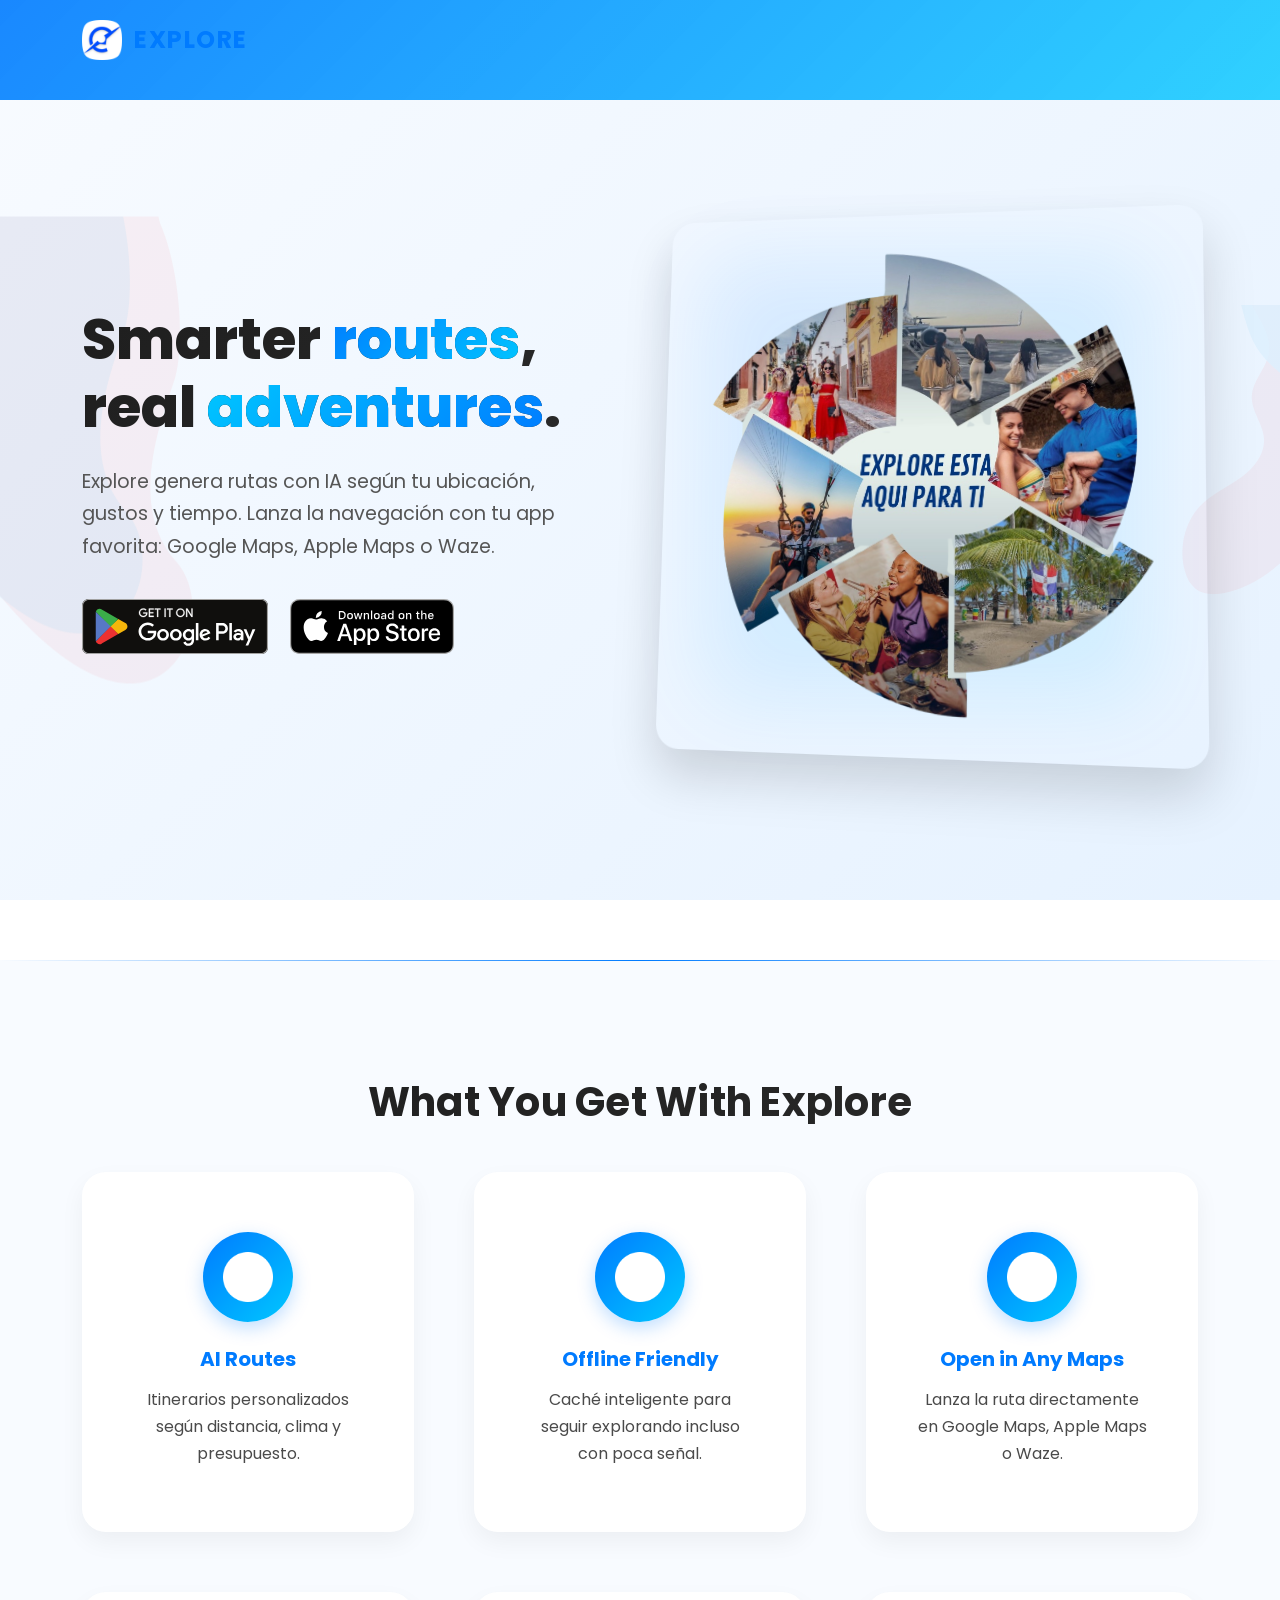
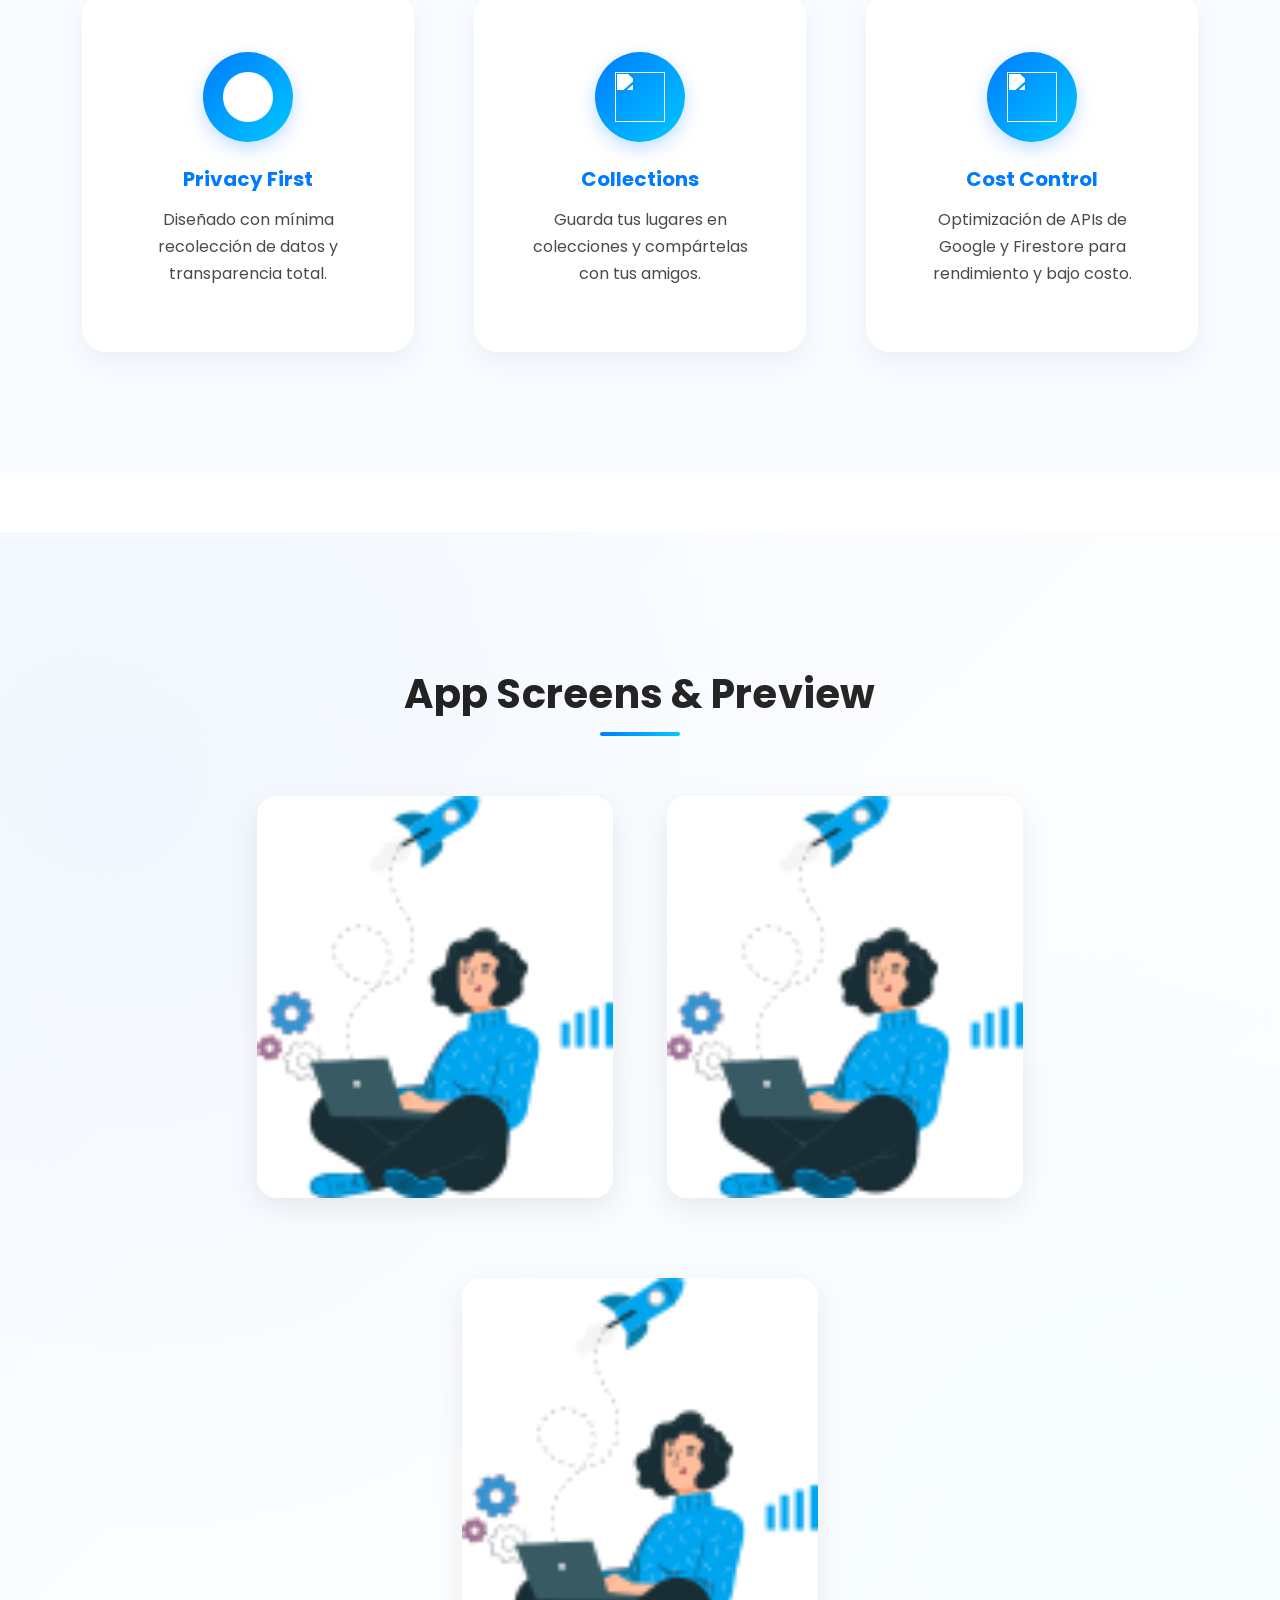
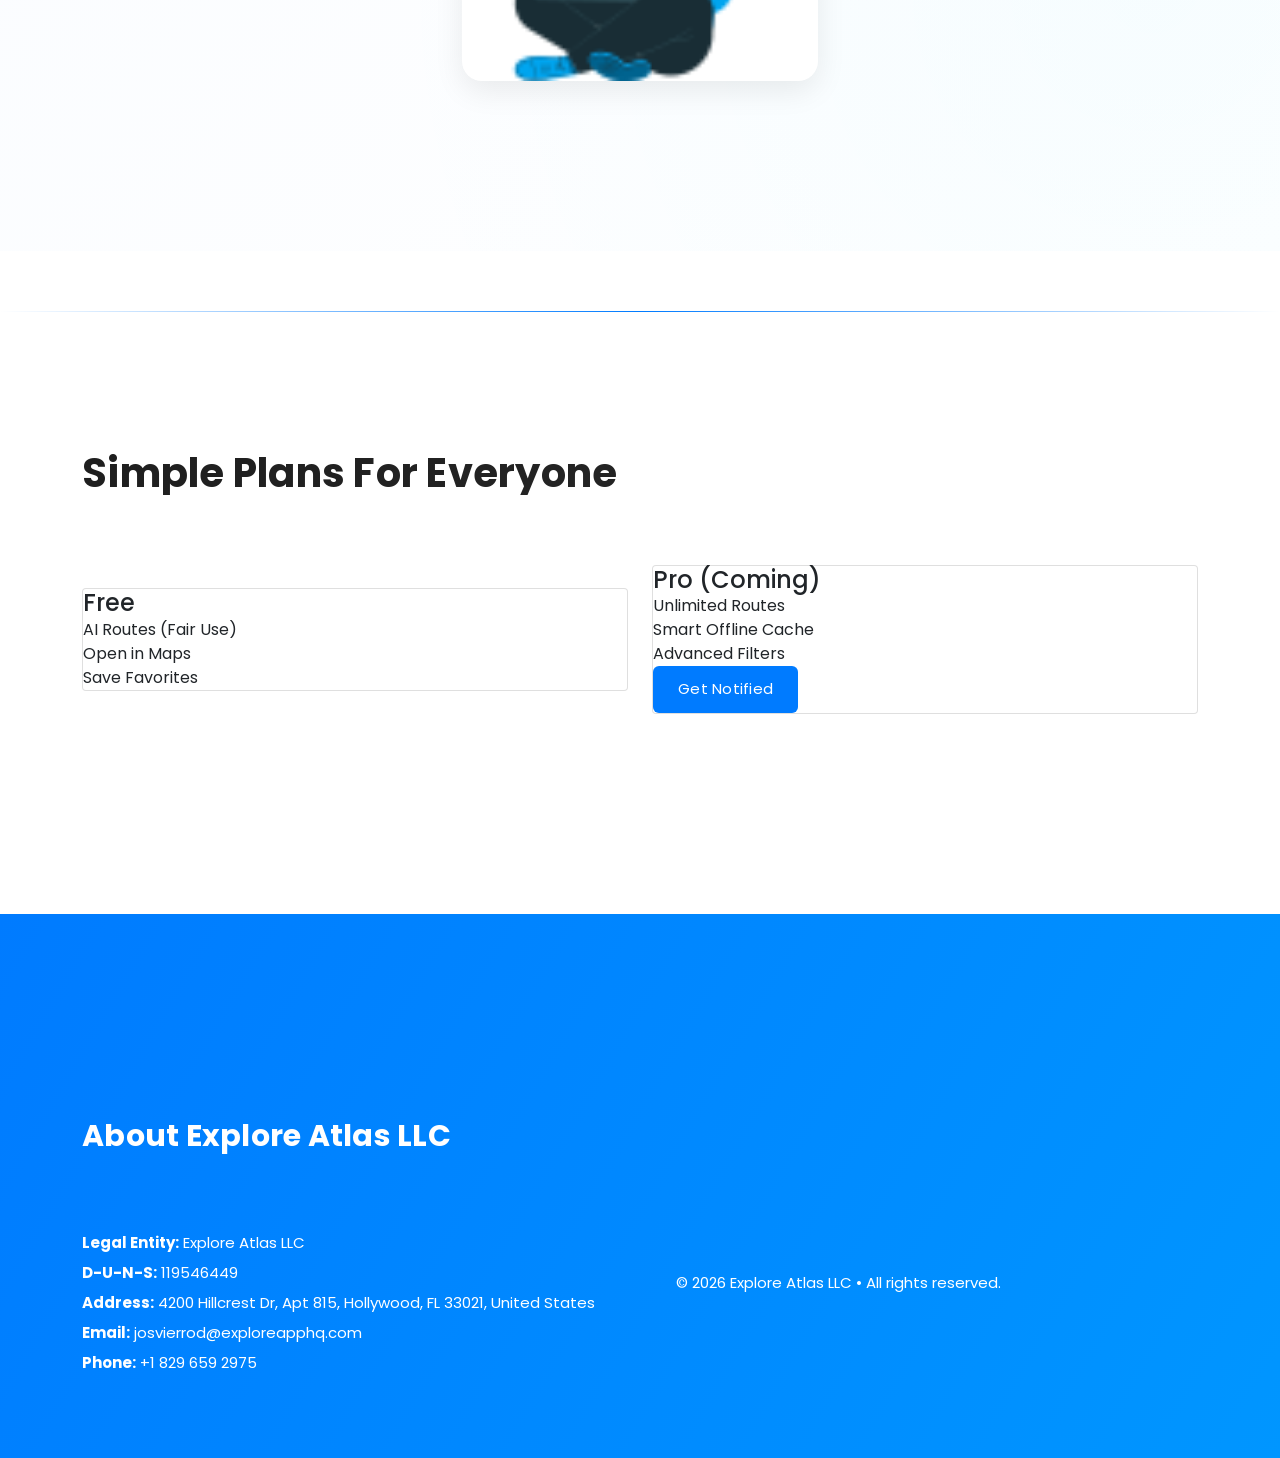
==== commit b3433236: "Landing page redesign" ====
--- a/index.html
+++ b/index.html
@@ -41,22 +41,32 @@
 
 <!-- ***** Hero ***** -->
 <div class="main-banner wow fadeIn" id="top" data-wow-duration="1s" data-wow-delay="0.5s">
-  <div class="container">
-    <div class="row align-items-center">
-      <div class="col-lg-6 align-self-center">
-        <div class="left-content header-text wow fadeInLeft" data-wow-duration="1s" data-wow-delay="1s">
-          <h2>Smarter <em>routes</em>, real <span>adventures</span>.</h2>
-          <p>Explore genera rutas con IA según tu ubicación, gustos y tiempo. Lanza la navegación con tu app favorita: Google Maps, Apple Maps o Waze.</p>
-        </div>
-      </div>
-
-      <div class="col-lg-6 text-center">
-        <div class="right-image wow fadeInRight" data-wow-duration="1s" data-wow-delay="0.5s">
-          <img src="assets/images/ExplorePromo1.png" alt="Explore app preview">
-        </div>
-      </div>
-    </div>
-  </div>
+    <div class="container">
+        <div class="row align-items-center">
+            <div class="col-lg-6 align-self-center">
+                <div class="left-content header-text wow fadeInLeft" data-wow-duration="1s" data-wow-delay="1s">
+                    <h2>Smarter <em>routes</em>, real <span>adventures</span>.</h2>
+                    <p>Explore genera rutas con IA según tu ubicación, gustos y tiempo. Lanza la navegación con tu app favorita: Google Maps, Apple Maps o Waze.</p>
+
+                    <!-- Store Buttons -->
+                    <div class="store-buttons mt-4">
+                        <a href="https://play.google.com/store/apps/details?id=com.exploreatlas.app" target="_blank" class="me-2">
+                            <img src="assets/images/googleplay-badge.svg" alt="Get it on Google Play" style="height:55px;">
+                        </a>
+                        <a href="https://apps.apple.com/app/id1234567890" target="_blank">
+                            <img src="assets/images/appstore-badge.svg" alt="Download on the App Store" style="height:55px;">
+                        </a>
+                    </div>
+                </div>
+            </div>
+
+            <div class="col-lg-6 text-center">
+                <div class="right-image wow fadeInRight" data-wow-duration="1s" data-wow-delay="0.5s">
+                    <img src="assets/images/ExplorePromo1.png" alt="Explore app preview">
+                </div>
+            </div>
+        </div>
+    </div>
 </div>
 
 <!-- ***** Features ***** -->
--- a/assets/css/templatemo-space-dynamic.css
+++ b/assets/css/templatemo-space-dynamic.css
@@ -23,16 +23,16 @@
 12. portfolio
 
 --------------------------------------------- */
-/* 
+/*
 ---------------------------------------------
 font & reset css
---------------------------------------------- 
+---------------------------------------------
 */
 @import url('https://fonts.googleapis.com/css2?family=Poppins:wght@100;200;300;400;500;600;700;800;900&display=swap');
-/* 
+/*
 ---------------------------------------------
 reset
---------------------------------------------- 
+---------------------------------------------
 */
 html, body, div, span, applet, object, iframe, h1, h2, h3, h4, h5, h6, p, blockquote, div
 pre, a, abbr, acronym, address, big, cite, code, del, dfn, em, font, img, ins, kbd, q,
@@ -135,10 +135,10 @@
   overflow: hidden;
 }
 
-/* 
+/*
 ---------------------------------------------
 global styles
---------------------------------------------- 
+---------------------------------------------
 */
 html,
 body {
@@ -232,87 +232,120 @@
   letter-spacing: 0.25px;
 }
 
-/* 
+/*
 ---------------------------------------------
 header
---------------------------------------------- 
+---------------------------------------------
 */
 
+*/
+
 .background-header {
-  background-color: #fff!important;
-  height: 80px!important;
-  position: fixed!important;
+  background-color: rgba(255, 255, 255, 0.95) !important;
+  backdrop-filter: blur(10px);
+  -webkit-backdrop-filter: blur(10px);
+  height: 80px !important;
+  position: fixed !important;
   top: 0px;
   left: 0px;
   right: 0px;
-  box-shadow: 0px 0px 10px rgba(0,0,0,0.15)!important;
+  box-shadow: 0 4px 20px rgba(0, 0, 0, 0.08) !important;
+  border-bottom: 1px solid rgba(255, 255, 255, 0.8);
 }
 
 .background-header .logo,
 .background-header .main-nav .nav li a {
-  color: #1e1e1e!important;
+  color: #1e1e1e !important;
 }
 
 .background-header .main-nav .nav li:hover a {
-  color: #fe3f40!important;
+  color: var(--primary-color) !important;
+  transform: translateY(-1px);
 }
 
 .background-header .nav li a.active {
-  color: #fe3f40!important;
+  color: var(--primary-color) !important;
+  font-weight: 600;
 }
 
 .header-area {
-  background-color: #fafafa;
+  background: linear-gradient(135deg, rgba(0, 123, 255, 0.9) 0%, rgba(0, 200, 255, 0.8) 100%);
   position: absolute;
   top: 0px;
   left: 0px;
   right: 0px;
   z-index: 100;
   height: 100px;
-  -webkit-transition: all .5s ease 0s;
-  -moz-transition: all .5s ease 0s;
-  -o-transition: all .5s ease 0s;
-  transition: all .5s ease 0s;
+  -webkit-transition: all 0.4s ease;
+  -moz-transition: all 0.4s ease;
+  -o-transition: all 0.4s ease;
+  transition: all 0.4s ease;
 }
 
 .header-area .main-nav {
   min-height: 80px;
   background: transparent;
+  display: flex;
+  align-items: center;
+  justify-content: space-between;
 }
 
 .header-area .main-nav .logo {
-  line-height: 100px;
+  display: flex;
+  align-items: center;
+  gap: 12px;
   color: #fff;
   font-size: 24px;
   font-weight: 700;
   text-transform: uppercase;
-  letter-spacing: 2px;
+  letter-spacing: 1.5px;
   float: left;
-  -webkit-transition: all 0.3s ease 0s;
-  -moz-transition: all 0.3s ease 0s;
-  -o-transition: all 0.3s ease 0s;
-  transition: all 0.3s ease 0s;
+  -webkit-transition: all 0.3s ease;
+  -moz-transition: all 0.3s ease;
+  -o-transition: all 0.3s ease;
+  transition: all 0.3s ease;
+  text-decoration: none;
+}
+
+.header-area .main-nav .logo img {
+  height: 40px;
+  width: auto;
+  border-radius: 8px;
+  transition: transform 0.3s ease;
+}
+
+.header-area .main-nav .logo:hover img {
+  transform: scale(1.05);
 }
 
 .header-area .main-nav .logo h4 {
-    font-size: 24px;
-    font-weight: 700;
-    text-transform: uppercase;
-    color: #03a4ed;
-    line-height: 100px;
-    float: left;
-    -webkit-transition: all 0.3s ease 0s;
-    -moz-transition: all 0.3s ease 0s;
-    -o-transition: all 0.3s ease 0s;
-    transition: all 0.3s ease 0s;
+  font-size: 24px;
+  font-weight: 700;
+  text-transform: uppercase;
+  color: #fff;
+  line-height: 1;
+  margin: 0;
+  -webkit-transition: all 0.3s ease;
+  -moz-transition: all 0.3s ease;
+  -o-transition: all 0.3s ease;
+  transition: all 0.3s ease;
+}
+
+.background-header .main-nav .logo h4 {
+  background: linear-gradient(135deg, var(--primary-color), var(--accent-color));
+  -webkit-background-clip: text;
+  -webkit-text-fill-color: transparent;
+  line-height: 1;
 }
 
 .logo h4 span {
-  color: #fe3f40;
-}
-
-.background-header .main-nav .logo h4 {
-  line-height: 80px;
+  color: #fff;
+}
+
+.background-header .logo h4 span {
+  background: linear-gradient(135deg, var(--accent-color), var(--primary-color));
+  -webkit-background-clip: text;
+  -webkit-text-fill-color: transparent;
 }
 
 .background-header .main-nav .nav {
@@ -324,102 +357,146 @@
   margin-top: 30px;
   margin-right: 0px;
   background-color: transparent;
-  -webkit-transition: all 0.3s ease 0s;
-  -moz-transition: all 0.3s ease 0s;
-  -o-transition: all 0.3s ease 0s;
-  transition: all 0.3s ease 0s;
+  -webkit-transition: all 0.3s ease;
+  -moz-transition: all 0.3s ease;
+  -o-transition: all 0.3s ease;
+  transition: all 0.3s ease;
   position: relative;
   z-index: 999;
+  display: flex;
+  align-items: center;
 }
 
 .header-area .main-nav .nav li {
-  padding-left: 20px;
-  padding-right: 20px;
+  padding-left: 15px;
+  padding-right: 15px;
+  position: relative;
 }
 
 .header-area .main-nav .nav li:last-child {
   padding-right: 0px;
-  padding-left: 40px;
-}
-
-.header-area .main-nav .nav li:last-child a ,
+  padding-left: 25px;
+}
+
+.header-area .main-nav .nav li:last-child a,
 .background-header .main-nav .nav li:last-child a {
   color: #fff !important;
-  padding: 0px 20px;
-  font-weight: 400;
+  padding: 10px 25px;
+  font-weight: 500;
+  background: linear-gradient(135deg, var(--primary-color), var(--accent-color));
+  border-radius: 25px;
+  transition: all 0.3s ease;
+  box-shadow: 0 4px 15px rgba(0, 123, 255, 0.3);
 }
 
 .header-area .main-nav .nav li:last-child a:hover,
 .header-area .main-nav .nav li:last-child a.active {
   color: #fff !important;
+  transform: translateY(-2px);
+  box-shadow: 0 6px 20px rgba(0, 123, 255, 0.4);
+}
+
+.background-header .main-nav .nav li:last-child a {
+  background: linear-gradient(135deg, var(--primary-color), var(--accent-color));
 }
 
 .header-area .main-nav .nav li a {
   display: block;
   font-weight: 500;
   font-size: 15px;
-  color: #2a2a2a;
+  color: #fff;
   text-transform: capitalize;
-  -webkit-transition: all 0.3s ease 0s;
-  -moz-transition: all 0.3s ease 0s;
-  -o-transition: all 0.3s ease 0s;
-  transition: all 0.3s ease 0s;
+  -webkit-transition: all 0.3s ease;
+  -moz-transition: all 0.3s ease;
+  -o-transition: all 0.3s ease;
+  transition: all 0.3s ease;
   height: 40px;
   line-height: 40px;
   border: transparent;
-  letter-spacing: 1px;
-}
-
-.header-area .main-nav .nav li a {
+  letter-spacing: 0.5px;
+  position: relative;
+}
+
+.background-header .main-nav .nav li a {
   color: #2a2a2a;
 }
 
 .header-area .main-nav .nav li:hover a,
 .header-area .main-nav .nav li a.active {
-  color: #fe3f40!important;
+  color: rgba(255, 255, 255, 0.9) !important;
+}
+
+.header-area .main-nav .nav li a:after {
+  content: '';
+  position: absolute;
+  bottom: 0;
+  left: 50%;
+  width: 0;
+  height: 2px;
+  background: linear-gradient(135deg, var(--primary-color), var(--accent-color));
+  transition: all 0.3s ease;
+  transform: translateX(-50%);
+}
+
+.header-area .main-nav .nav li a:hover:after,
+.header-area .main-nav .nav li a.active:after {
+  width: 80%;
 }
 
 .background-header .main-nav .nav li:hover a,
 .background-header .main-nav .nav li a.active {
-  color: #fe3f40!important;
-  opacity: 1;
-}
-
-.header-area .main-nav .nav li:last-child a:hover ,
+  color: var(--primary-color) !important;
+}
+
+.background-header .main-nav .nav li a:after {
+  background: linear-gradient(135deg, var(--primary-color), var(--accent-color));
+}
+
+.header-area .main-nav .nav li:last-child a:hover,
 .background-header .main-nav .nav li:last-child a:hover {
-  background-color: #03a4ed;
+  background: linear-gradient(135deg, var(--hover-color), var(--accent-color));
+  transform: translateY(-2px);
 }
 
 .header-area .main-nav .nav li.submenu {
   position: relative;
-  padding-right: 30px;
+  padding-right: 25px;
 }
 
 .header-area .main-nav .nav li.submenu:after {
   font-family: FontAwesome;
   content: "\f107";
   font-size: 12px;
-  color: #2a2a2a;
-  position: absolute;
-  right: 18px;
-  top: 12px;
+  color: #fff;
+  position: absolute;
+  right: 10px;
+  top: 50%;
+  transform: translateY(-50%);
+  transition: transform 0.3s ease;
 }
 
 .background-header .main-nav .nav li.submenu:after {
   color: #2a2a2a;
 }
 
+.header-area .main-nav .nav li.submenu:hover:after {
+  transform: translateY(-50%) rotate(180deg);
+}
+
 .header-area .main-nav .nav li.submenu ul {
   position: absolute;
-  width: 200px;
-  box-shadow: 0 2px 28px 0 rgba(0, 0, 0, 0.06);
+  width: 220px;
+  box-shadow: 0 10px 30px rgba(0, 0, 0, 0.1);
   overflow: hidden;
-  top: 50px;
+  top: 55px;
   opacity: 0;
-  transform: translateY(+2em);
+  transform: translateY(10px);
   visibility: hidden;
   z-index: -1;
-  transition: all 0.3s ease-in-out 0s, visibility 0s linear 0.3s, z-index 0s linear 0.01s;
+  transition: all 0.3s ease;
+  border-radius: 12px;
+  background: #fff;
+  border: 1px solid #f0f0f0;
 }
 
 .header-area .main-nav .nav li.submenu ul li {
@@ -431,38 +508,54 @@
 .header-area .main-nav .nav li.submenu ul li a {
   opacity: 1;
   display: block;
-  background: #f7f7f7;
-  color: #2a2a2a!important;
+  background: #fff;
+  color: #2a2a2a !important;
   padding-left: 20px;
-  height: 40px;
-  line-height: 40px;
-  -webkit-transition: all 0.3s ease 0s;
-  -moz-transition: all 0.3s ease 0s;
-  -o-transition: all 0.3s ease 0s;
-  transition: all 0.3s ease 0s;
-  position: relative;
-  font-size: 13px;
+  height: 45px;
+  line-height: 45px;
+  -webkit-transition: all 0.3s ease;
+  -moz-transition: all 0.3s ease;
+  -o-transition: all 0.3s ease;
+  transition: all 0.3s ease;
+  position: relative;
+  font-size: 14px;
   font-weight: 400;
-  border-bottom: 1px solid #eee;
+  border-bottom: 1px solid #f8f8f8;
+}
+
+.header-area .main-nav .nav li.submenu ul li:last-child a {
+  border-bottom: none;
 }
 
 .header-area .main-nav .nav li.submenu ul li a:hover {
-  background: #fff;
-  color: #fe3f40!important;
+  background: #f8fbff;
+  color: var(--primary-color) !important;
   padding-left: 25px;
 }
 
 .header-area .main-nav .nav li.submenu ul li a:hover:before {
-  width: 3px;
+  width: 4px;
+  background: linear-gradient(135deg, var(--primary-color), var(--accent-color));
+}
+
+.header-area .main-nav .nav li.submenu ul li a:before {
+  content: '';
+  position: absolute;
+  left: 0;
+  top: 0;
+  height: 100%;
+  width: 0;
+  background: var(--primary-color);
+  transition: width 0.3s ease;
 }
 
 .header-area .main-nav .nav li.submenu:hover ul {
   visibility: visible;
   opacity: 1;
-  z-index: 1;
-  transform: translateY(0%);
-  transition-delay: 0s, 0s, 0.3s;
-}
+  z-index: 1000;
+  transform: translateY(0);
+}
+
 
 .header-area .main-nav .menu-trigger {
   cursor: pointer;
@@ -475,6 +568,8 @@
   z-index: 99;
   right: 40px;
   display: none;
+  background: transparent;
+  border: none;
 }
 
 .background-header .main-nav .menu-trigger {
@@ -488,12 +583,13 @@
   -o-transition: all 0.4s;
   -webkit-transition: all 0.4s;
   transition: all 0.4s;
-  background-color: #1e1e1e;
+  background-color: #fff;
   display: block;
   position: absolute;
   width: 30px;
-  height: 2px;
+  height: 3px;
   left: 0;
+  border-radius: 2px;
 }
 
 .background-header .main-nav .menu-trigger span,
@@ -508,13 +604,14 @@
   -o-transition: all 0.4s;
   -webkit-transition: all 0.4s;
   transition: all 0.4s;
-  background-color: #1e1e1e;
+  background-color: #fff;
   display: block;
   position: absolute;
   width: 30px;
-  height: 2px;
+  height: 3px;
   left: 0;
-  width: 75%;
+  width: 100%;
+  border-radius: 2px;
 }
 
 .background-header .main-nav .menu-trigger span:before,
@@ -560,7 +657,7 @@
   -ms-transform: translateY(6px) translateX(1px) rotate(45deg);
   -webkit-transform: translateY(6px) translateX(1px) rotate(45deg);
   transform: translateY(6px) translateX(1px) rotate(45deg);
-  background-color: #1e1e1e;
+  background-color: #fff;
 }
 
 .background-header .main-nav .menu-trigger.active span:before {
@@ -572,188 +669,16 @@
   -ms-transform: translateY(-6px) translateX(1px) rotate(-45deg);
   -webkit-transform: translateY(-6px) translateX(1px) rotate(-45deg);
   transform: translateY(-6px) translateX(1px) rotate(-45deg);
-  background-color: #1e1e1e;
+  background-color: #fff;
 }
 
 .background-header .main-nav .menu-trigger.active span:after {
   background-color: #1e1e1e;
 }
-
-.header-area.header-sticky {
-  min-height: 80px;
-}
-
-.header-area .nav {
-  margin-top: 30px;
-}
-
-.header-area.header-sticky .nav li a.active {
-  color: #fe3f40;
-}
-
-@media (max-width: 1200px) {
-  .header-area .main-nav .nav li {
-    padding-left: 12px;
-    padding-right: 12px;
-  }
-  .header-area .main-nav:before {
-    display: none;
-  }
-}
-
-@media (max-width: 992px) {
-  .header-area .main-nav .nav li:last-child  ,
-  .background-header .main-nav .nav li:last-child {
-    display: none;
-  }
-  .header-area .main-nav .nav li:nth-child(6),
-  .background-header .main-nav .nav li:nth-child(6) {
-    padding-right: 0px;
-  }
-}
-
-@media (max-width: 767px) {
-  .background-header .main-nav .nav {
-    margin-top: 80px !important;
-  }
-  .header-area .main-nav .logo {
-    color: #1e1e1e;
-  }
-  .header-area.header-sticky .nav li a:hover,
-  .header-area.header-sticky .nav li a.active {
-    color: #fe3f40!important;
-    opacity: 1;
-  }
-  .header-area.header-sticky .nav li.search-icon a {
-    width: 100%;
-  }
-  .header-area {
-    background-color: #f7f7f7;
-    padding: 0px 15px;
-    height: 100px;
-    box-shadow: none;
-    text-align: center;
-  }
-  .header-area .container {
-    padding: 0px;
-  }
-
-
-  .header-area .logo img {
-    height: 28px !important;    /* <-- ajusta el tamaño aquí */
-    width: auto !important;
-    max-width: none !important;
-    display: block;
-  }
-  .header-area .logo h4 {
-    margin: 0;
-    font-size: 20px;
-    font-weight: 700;
-    letter-spacing: .5px;
-  }
-  .header-area {
-    text-align: initial;
-  }
-  .header-area .main-nav {
-    display: flex;
-    align-items: center;
-    justify-content: space-between;
-    height: 100px;               /* mantiene la altura del header */
-    overflow: visible;           /* por si algún efecto corta contenido */
-  }
-  .header-area .logo h4 {
-    font-size: 24px;
-    font-weight: 600;
-    color: #191a20;
-    margin: 0;
-  }
-  .header-area .menu-trigger {
-    display: block !important;
-  }
-  .header-area .main-nav {
-    overflow: hidden;
-  }
-  .header-area .main-nav .nav {
-    float: none;
-    width: 100%;
-    display: none;
-    -webkit-transition: all 0s ease 0s;
-    -moz-transition: all 0s ease 0s;
-    -o-transition: all 0s ease 0s;
-    transition: all 0s ease 0s;
-    margin-left: 0px;
-  }
-  .background-header .nav {
-    margin-top: 80px;
-  }
-  .header-area .main-nav .nav li:first-child {
-    border-top: 1px solid #eee;
-  }
-  .header-area.header-sticky .nav {
-    margin-top: 100px;
-  }
-  .header-area .main-nav .nav li {
-    width: 100%;
-    background: #fff;
-    border-bottom: 1px solid #e7e7e7;
-    padding-left: 0px !important;
-    padding-right: 0px !important;
-  }
-  .header-area .main-nav .nav li a {
-    height: 50px !important;
-    line-height: 50px !important;
-    padding: 0px !important;
-    border: none !important;
-    background: #f7f7f7 !important;
-    color: #191a20 !important;
-  }
-  .header-area .main-nav .nav li a:hover {
-    background: #eee !important;
-    color: #fe3f40!important;
-  }
-  .header-area .main-nav .nav li.submenu ul {
-    position: relative;
-    visibility: inherit;
-    opacity: 1;
-    z-index: 1;
-    transform: translateY(0%);
-    transition-delay: 0s, 0s, 0.3s;
-    top: 0px;
-    width: 100%;
-    box-shadow: none;
-    height: 0px;
-  }
-  .header-area .main-nav .nav li.submenu ul li a {
-    font-size: 12px;
-    font-weight: 400;
-  }
-  .header-area .main-nav .nav li.submenu ul li a:hover:before {
-    width: 0px;
-  }
-  .header-area .main-nav .nav li.submenu ul.active {
-    height: auto !important;
-  }
-  .header-area .main-nav .nav li.submenu:after {
-    color: #3B566E;
-    right: 25px;
-    font-size: 14px;
-    top: 15px;
-  }
-  .header-area .main-nav .nav li.submenu:hover ul, .header-area .main-nav .nav li.submenu:focus ul {
-    height: 0px;
-  }
-}
-
-@media (min-width: 767px) {
-  .header-area .main-nav .nav {
-    display: flex !important;
-  }
-}
-
-/* 
+/*
 ---------------------------------------------
 preloader
---------------------------------------------- 
+---------------------------------------------
 */
 
 .js-preloader {
@@ -852,40 +777,34 @@
 
 
 
-/* 
+/*
 ---------------------------------------------
 Banner Style
---------------------------------------------- 
+---------------------------------------------
 */
 
-.main-banner .right-image img {
-  width: 150%; /* x1.5 más grande */
-  max-width: none; /* evita que Bootstrap limite el ancho */
-  transform: scale(1); /* mantiene la escala visual limpia */
-margin-top: 20%;
-  transition: all 0.3s ease;
-}
-
-.main-banner .row {
+.main-banner {
+  padding: 180px 0 120px;
+  background: linear-gradient(135deg, #f8fbff 0%, #e6f2ff 100%);
+  position: relative;
+  overflow: hidden;
+  min-height: 100vh;
+  display: flex;
   align-items: center;
 }
 
-/* En pantallas pequeñas, evitar que se salga del contenedor */
-@media (max-width: 992px) {
-  .main-banner .right-image img {
-    width: 100%;
-    margin-left: 0;
-  }
-}
 .main-banner:after {
   content: '';
   background-image: url(../images/baner-dec-left.png);
   background-repeat: no-repeat;
   position: absolute;
   left: 0;
-  top: 100px;
+  top: 50%;
+  transform: translateY(-50%);
   width: 193px;
   height: 467px;
+  opacity: 0.6;
+  z-index: 1;
 }
 
 .main-banner:before {
@@ -894,207 +813,982 @@
   background-repeat: no-repeat;
   position: absolute;
   right: 0;
-  top: 100px;
+  top: 50%;
+  transform: translateY(-50%);
   width: 98px;
   height: 290px;
+  opacity: 0.6;
+  z-index: 1;
+}
+
+.main-banner .container {
+  position: relative;
+  z-index: 2;
+}
+
+.main-banner .row {
+  align-items: center;
+  min-height: 500px;
 }
 
 .main-banner .left-content {
-  margin-right: 45px;
+  margin-right: 30px;
+  padding: 40px 0;
 }
 
 .main-banner .left-content h6 {
   text-transform: uppercase;
-  font-size: 18px;
-  color: #fe3f40;
-  margin-bottom: 15px;
+  font-size: 16px;
+  color: var(--primary-color);
+  margin-bottom: 20px;
+  font-weight: 600;
+  letter-spacing: 2px;
+  display: inline-block;
+  padding: 8px 20px;
+  background: rgba(0, 123, 255, 0.1);
+  border-radius: 20px;
 }
 
 .main-banner .left-content h2 {
-  font-size: 50px;
-  font-weight: 700;
+  font-size: 3.5rem;
+  font-weight: 800;
+  color: #1e1e1e;
+  line-height: 1.2;
+  margin-bottom: 25px;
+  background: linear-gradient(135deg, #1e1e1e 0%, #2a2a2a 100%);
+  -webkit-background-clip: text;
+  -webkit-text-fill-color: transparent;
+}
+
+.main-banner .left-content h2 em {
+  color: var(--primary-color);
+  font-style: normal;
+  background: linear-gradient(135deg, var(--primary-color), var(--accent-color));
+  -webkit-background-clip: text;
+  -webkit-text-fill-color: transparent;
+}
+
+.main-banner .left-content h2 span {
+  color: var(--accent-color);
+  background: linear-gradient(135deg, var(--accent-color), var(--primary-color));
+  -webkit-background-clip: text;
+  -webkit-text-fill-color: transparent;
+}
+
+.main-banner .left-content p {
+  margin: 25px 0 35px;
+  font-size: 1.2rem;
+  line-height: 1.7;
+  color: #555;
+  font-weight: 400;
+}
+
+.main-banner .left-content .cta-buttons {
+  display: flex;
+  gap: 20px;
+  align-items: center;
+  flex-wrap: wrap;
+}
+
+.main-banner .left-content .main-red-button a {
+  background: linear-gradient(135deg, var(--primary-color), var(--accent-color));
+  border: none;
+  border-radius: 50px;
+  padding: 16px 40px;
+  font-weight: 600;
+  font-size: 1.1rem;
+  transition: all 0.3s ease;
+  box-shadow: 0 8px 25px rgba(0, 123, 255, 0.3);
+  display: inline-block;
+}
+
+.main-banner .left-content .main-red-button a:hover {
+  transform: translateY(-3px);
+  box-shadow: 0 12px 35px rgba(0, 123, 255, 0.4);
+  background: linear-gradient(135deg, var(--hover-color), var(--accent-color));
+}
+
+.main-banner .left-content .secondary-button {
+  display: inline-flex;
+  align-items: center;
+  gap: 10px;
+  color: var(--primary-color);
+  font-weight: 600;
+  text-decoration: none;
+  transition: all 0.3s ease;
+  padding: 10px 20px;
+  border-radius: 25px;
+  border: 2px solid transparent;
+}
+
+.main-banner .left-content .secondary-button:hover {
+  color: var(--accent-color);
+  border-color: rgba(0, 123, 255, 0.2);
+  transform: translateY(-2px);
+}
+
+.main-banner .right-image {
+  position: relative;
+  text-align: center;
+}
+
+.main-banner .right-image img {
+  width: 100%;
+  max-width: 600px;
+  border-radius: 24px;
+  box-shadow: 0 25px 50px rgba(0, 0, 0, 0.15);
+  transform: perspective(1000px) rotateY(-8deg) rotateX(5deg) translateZ(0);
+  transition: all 0.5s cubic-bezier(0.25, 0.46, 0.45, 0.94);
+  position: relative;
+  z-index: 2;
+}
+
+.main-banner .right-image img:hover {
+  transform: perspective(1000px) rotateY(0) rotateX(0) translateZ(20px);
+  box-shadow: 0 35px 70px rgba(0, 0, 0, 0.2);
+}
+
+.main-banner .right-image::before {
+  content: '';
+  position: absolute;
+  top: 50%;
+  left: 50%;
+  transform: translate(-50%, -50%);
+  width: 80%;
+  height: 80%;
+  background: linear-gradient(135deg, var(--primary-color), var(--accent-color));
+  border-radius: 24px;
+  opacity: 0.1;
+  filter: blur(40px);
+  z-index: 1;
+  transition: all 0.5s ease;
+}
+
+.main-banner .right-image:hover::before {
+  opacity: 0.15;
+  filter: blur(50px);
+  transform: translate(-50%, -50%) scale(1.05);
+}
+
+.main-banner .left-content form {
+  margin-top: 40px;
+  width: 100%;
+  max-width: 480px;
+  height: 70px;
+  position: relative;
+  background: linear-gradient(135deg, var(--primary-color), var(--accent-color));
+  border-radius: 35px;
+  padding: 5px;
+  box-shadow: 0 10px 30px rgba(0, 123, 255, 0.3);
+}
+
+.main-banner .left-content form input {
+  width: 100%;
+  height: 100%;
+  background: #fff;
+  border-radius: 35px;
+  border: none;
+  outline: none;
+  padding: 0 160px 0 30px;
   color: #2a2a2a;
-  line-height: 72px;
-}
-
-.main-banner .left-content h2 em {
-  color: #03a4ed;
-  font-style: normal;
-}
-
-.main-banner .left-content h2 span {
-  color: #fe3f40;
-}
-
-.main-banner .left-content p {
-  margin: 20px 0px;
-}
-
-.main-banner .left-content form {
-  margin-top: 30px;
-  width: 470px;
-  height: 66px;
-  position: relative;
+  letter-spacing: 0.25px;
+  font-size: 16px;
+  font-weight: 400;
+  transition: all 0.3s ease;
+}
+
+.main-banner .left-content form input:focus {
+  box-shadow: 0 0 0 3px rgba(0, 123, 255, 0.2);
+}
+
+.main-banner .left-content form input::placeholder {
+  color: #999;
+  font-weight: 400;
 }
 
 .main-banner .left-content form button {
   position: absolute;
-  right: 10px;
-  top: 10px;
+  right: 5px;
+  top: 5px;
   display: inline-block;
-  background-color: #fff;
-  font-size: 15px;
-  font-weight: 500;
-  color: #fe3f40;
+  background: linear-gradient(135deg, var(--primary-color), var(--accent-color));
+  font-size: 16px;
+  font-weight: 600;
+  color: #fff;
   text-transform: capitalize;
-  padding: 12px 25px;
-  border-radius: 23px;
+  padding: 15px 30px;
+  border-radius: 30px;
   letter-spacing: 0.25px;
   outline: none;
   border: none;
-}
-
-.main-banner .left-content form input {
-  width: 470px;
-  height: 66px;
-  background-color: #03a4ed;
-  border-radius: 33px;
-  border: none;
-  outline: none;
-  padding: 0px 25px;
-  color: #fff;
-  letter-spacing: 0.25px;
-  font-size: 15px;
-  font-weight: 300;
-}
-
-.main-banner .left-content form input::placeholder {
-  color: #fff;
-}
-
-
-
-/* 
+  cursor: pointer;
+  transition: all 0.3s ease;
+  box-shadow: 0 5px 15px rgba(0, 123, 255, 0.4);
+}
+
+.main-banner .left-content form button:hover {
+  transform: translateY(-2px);
+  box-shadow: 0 8px 20px rgba(0, 123, 255, 0.5);
+  background: linear-gradient(135deg, var(--hover-color), var(--accent-color));
+}
+
+.banner-stats {
+  background: #fff;
+  padding: 40px 0;
+  border-top: 1px solid #f0f0f0;
+}
+
+.banner-stats .stat-item {
+  text-align: center;
+  padding: 20px;
+}
+
+.banner-stats .stat-number {
+  font-size: 2.5rem;
+  font-weight: 700;
+  color: var(--primary-color);
+  display: block;
+  margin-bottom: 5px;
+}
+
+.banner-stats .stat-label {
+  font-size: 1rem;
+  color: #666;
+  font-weight: 500;
+}
+
+@media (max-width: 1200px) {
+  .main-banner .left-content h2 {
+    font-size: 3rem;
+  }
+
+  .main-banner .right-image img {
+    max-width: 500px;
+  }
+}
+
+@media (max-width: 992px) {
+  .main-banner {
+    padding: 140px 0 80px;
+    text-align: center;
+  }
+
+  .main-banner .left-content {
+    margin-right: 0;
+    margin-bottom: 60px;
+  }
+
+  .main-banner .left-content h2 {
+    font-size: 2.5rem;
+  }
+
+  .main-banner .left-content p {
+    font-size: 1.1rem;
+  }
+
+  .main-banner .right-image img {
+    max-width: 400px;
+    transform: none;
+  }
+
+  .main-banner .right-image img:hover {
+    transform: translateY(-5px);
+  }
+
+  .main-banner .left-content .cta-buttons {
+    justify-content: center;
+  }
+
+  .main-banner:before,
+  .main-banner:after {
+    display: none;
+  }
+}
+
+@media (max-width: 768px) {
+  .main-banner {
+    padding: 120px 0 60px;
+  }
+
+  .main-banner .left-content h2 {
+    font-size: 2.2rem;
+  }
+
+  .main-banner .left-content p {
+    font-size: 1rem;
+  }
+
+  .main-banner .right-image img {
+    max-width: 300px;
+  }
+
+  .main-banner .left-content form {
+    height: 60px;
+  }
+
+  .main-banner .left-content form input {
+    padding: 0 130px 0 20px;
+    font-size: 14px;
+  }
+
+  .main-banner .left-content form button {
+    padding: 12px 25px;
+    font-size: 14px;
+  }
+
+  .main-banner .left-content .cta-buttons {
+    flex-direction: column;
+    gap: 15px;
+  }
+}
+
+/* === FIX DEFINITIVO: Botones App Store & Google Play en línea === */
+.main-banner .store-buttons {
+  display: flex !important;
+  align-items: center;
+  justify-content: flex-start;
+  gap: 14px;
+  flex-wrap: nowrap;
+  margin-top: 25px;
+}
+
+.main-banner .store-buttons a {
+  display: inline-flex !important;
+  align-items: center;
+  justify-content: center;
+  flex: 0 0 auto;
+  text-decoration: none;
+}
+
+.main-banner .store-buttons img.store-badge {
+  height: 40px !important;
+  width: auto !important;
+  max-width: none !important;
+  display: inline-block !important;
+  object-fit: contain;
+  vertical-align: middle;
+  transition: transform 0.25s ease, filter 0.25s ease;
+}
+
+.main-banner .store-buttons img.store-badge:hover {
+  transform: translateY(-3px);
+  filter: brightness(1.1);
+}
+
+/* Responsive */
+@media (max-width: 768px) {
+  .main-banner .store-buttons {
+    justify-content: center;
+    flex-wrap: wrap;
+    gap: 10px;
+  }
+
+  .main-banner .store-buttons img.store-badge {
+    height: 36px !important;
+  }
+}
+
+@media (max-width: 576px) {
+  .main-banner .left-content h2 {
+    font-size: 1.8rem;
+  }
+
+  .main-banner .left-content h6 {
+    font-size: 14px;
+  }
+}
+
 ---------------------------------------------
 About Us Style
---------------------------------------------- 
+---------------------------------------------
 */
 
 #about {
-  margin-top: 120px;
+  margin-top: 80px;
+  padding: 100px 0;
+  background: linear-gradient(135deg, #f8fbff 0%, #ffffff 100%);
+  position: relative;
+  overflow: hidden;
+}
+
+#about:before {
+  content: '';
+  position: absolute;
+  top: 0;
+  left: 0;
+  right: 0;
+  bottom: 0;
+  background:
+    radial-gradient(circle at 20% 80%, rgba(0, 123, 255, 0.05) 0%, transparent 50%),
+    radial-gradient(circle at 80% 20%, rgba(0, 200, 255, 0.05) 0%, transparent 50%);
+  z-index: 1;
 }
 
 .about-us {
-  background-image: url(../images/about-bg.png);
-  background-repeat: no-repeat;
-  background-position: center center;
-  background-size: cover;
-  padding: 140px 0px 120px 0px;
+  position: relative;
+  z-index: 2;
+  background: none;
+  padding: 0;
+}
+
+.about-us .container {
+  position: relative;
+  z-index: 2;
+}
+
+.about-us .row {
+  align-items: center;
 }
 
 .about-us .left-image {
-  margin-right: 45px;
+  margin-right: 0;
+  text-align: center;
+  position: relative;
+}
+
+.about-us .left-image img {
+  max-width: 100%;
+  border-radius: 20px;
+  box-shadow: 0 20px 40px rgba(0, 0, 0, 0.1);
+  transition: all 0.5s ease;
+  transform: perspective(1000px) rotateY(-5deg);
+}
+
+.about-us .left-image:hover img {
+  transform: perspective(1000px) rotateY(0) scale(1.02);
+  box-shadow: 0 30px 60px rgba(0, 0, 0, 0.15);
+}
+
+.about-us .left-image::after {
+  content: '';
+  position: absolute;
+  top: -20px;
+  left: -20px;
+  right: 20px;
+  bottom: 20px;
+  background: linear-gradient(135deg, var(--primary-color), var(--accent-color));
+  border-radius: 20px;
+  z-index: -1;
+  opacity: 0.1;
+  transition: all 0.5s ease;
+}
+
+.about-us .left-image:hover::after {
+  opacity: 0.15;
+  transform: translate(10px, -10px);
+}
+
+.about-us .services {
+  padding-left: 30px;
 }
 
 .about-us .services .item {
-  margin-bottom: 30px;
+  margin-bottom: 40px;
+  padding: 30px;
+  background: #fff;
+  border-radius: 16px;
+  box-shadow: 0 10px 30px rgba(0, 0, 0, 0.08);
+  transition: all 0.3s ease;
+  border: 1px solid #f0f0f0;
+  display: flex;
+  align-items: flex-start;
+  position: relative;
+  overflow: hidden;
+}
+
+.about-us .services .item::before {
+  content: '';
+  position: absolute;
+  top: 0;
+  left: 0;
+  width: 4px;
+  height: 100%;
+  background: linear-gradient(135deg, var(--primary-color), var(--accent-color));
+  transform: scaleY(0);
+  transition: transform 0.3s ease;
+}
+
+.about-us .services .item:hover::before {
+  transform: scaleY(1);
+}
+
+.about-us .services .item:hover {
+  transform: translateY(-5px);
+  box-shadow: 0 20px 40px rgba(0, 0, 0, 0.12);
+  border-color: var(--primary-color);
 }
 
 .about-us .services .item .icon {
-  float: left;
+  float: none;
   margin-right: 25px;
+  width: 80px;
+  height: 80px;
+  background: linear-gradient(135deg, var(--primary-color), var(--accent-color));
+  border-radius: 16px;
+  display: flex;
+  align-items: center;
+  justify-content: center;
+  flex-shrink: 0;
+  transition: all 0.3s ease;
+  position: relative;
+  overflow: hidden;
+}
+
+.about-us .services .item:hover .icon {
+  transform: scale(1.1) rotate(5deg);
+}
+
+.about-us .services .item .icon::before {
+  content: '';
+  position: absolute;
+  top: 0;
+  left: 0;
+  right: 0;
+  bottom: 0;
+  background: linear-gradient(135deg, rgba(255, 255, 255, 0.2), transparent);
+  border-radius: 16px;
 }
 
 .about-us .services .item .icon img {
-  max-width: 70px;
+  max-width: 40px;
+  filter: brightness(0) invert(1);
+  transition: transform 0.3s ease;
+}
+
+.about-us .services .item:hover .icon img {
+  transform: scale(1.1);
+}
+
+.about-us .services .item .right-text {
+  overflow: hidden;
+  flex: 1;
 }
 
 .about-us .services .item h4 {
-  color: #fff;
-  font-size: 20px;
+  color: #1e1e1e;
+  font-size: 1.4rem;
   font-weight: 700;
   margin-bottom: 12px;
+  position: relative;
+  padding-bottom: 10px;
+}
+
+.about-us .services .item h4::after {
+  content: '';
+  position: absolute;
+  bottom: 0;
+  left: 0;
+  width: 30px;
+  height: 2px;
+  background: linear-gradient(135deg, var(--primary-color), var(--accent-color));
+  transition: width 0.3s ease;
+}
+
+.about-us .services .item:hover h4::after {
+  width: 60px;
 }
 
 .about-us .services .item p {
+  color: #666;
+  line-height: 1.7;
+  font-size: 1rem;
+  margin: 0;
+}
+
+/* Stats counter opcional */
+.about-stats {
+  background: #fff;
+  padding: 60px 0;
+  margin-top: 60px;
+  border-radius: 20px;
+  box-shadow: 0 10px 30px rgba(0, 0, 0, 0.08);
+}
+
+.about-stats .stat-item {
+  text-align: center;
+  padding: 20px;
+}
+
+.about-stats .stat-number {
+  font-size: 3rem;
+  font-weight: 800;
+  color: var(--primary-color);
+  display: block;
+  margin-bottom: 10px;
+  background: linear-gradient(135deg, var(--primary-color), var(--accent-color));
+  -webkit-background-clip: text;
+  -webkit-text-fill-color: transparent;
+}
+
+.about-stats .stat-label {
+  font-size: 1.1rem;
+  color: #666;
+  font-weight: 600;
+  text-transform: uppercase;
+  letter-spacing: 1px;
+}
+
+/* Sección de llamada a la acción dentro de about */
+.about-cta {
+  background: linear-gradient(135deg, var(--primary-color), var(--accent-color));
+  padding: 80px 0;
+  margin-top: 80px;
+  border-radius: 20px;
+  text-align: center;
   color: #fff;
-}
-
-
-/* 
+  position: relative;
+  overflow: hidden;
+}
+
+.about-cta::before {
+  content: '';
+  position: absolute;
+  top: 0;
+  left: 0;
+  right: 0;
+  bottom: 0;
+  background: url('data:image/svg+xml,<svg xmlns="http://www.w3.org/2000/svg" viewBox="0 0 1000 1000"><polygon fill="rgba(255,255,255,0.05)" points="0,1000 1000,0 1000,1000"/></svg>');
+  background-size: cover;
+}
+
+.about-cta .container {
+  position: relative;
+  z-index: 2;
+}
+
+.about-cta h3 {
+  font-size: 2.5rem;
+  font-weight: 700;
+  margin-bottom: 20px;
+  color: #fff;
+}
+
+.about-cta p {
+  font-size: 1.2rem;
+  margin-bottom: 30px;
+  opacity: 0.9;
+}
+
+.about-cta .main-white-button a {
+  background: #fff;
+  color: var(--primary-color);
+  border: 2px solid #fff;
+  padding: 15px 40px;
+  font-weight: 600;
+  border-radius: 50px;
+  transition: all 0.3s ease;
+  box-shadow: 0 5px 15px rgba(0, 0, 0, 0.2);
+}
+
+.about-cta .main-white-button a:hover {
+  background: transparent;
+  color: #fff;
+  transform: translateY(-3px);
+  box-shadow: 0 8px 25px rgba(0, 0, 0, 0.3);
+}
+
+@media (max-width: 1200px) {
+  .about-us .services {
+    padding-left: 20px;
+  }
+}
+
+@media (max-width: 992px) {
+  #about {
+    margin-top: 60px;
+    padding: 80px 0;
+  }
+
+  .about-us .left-image {
+    margin-bottom: 60px;
+  }
+
+  .about-us .left-image img {
+    transform: none;
+  }
+
+  .about-us .left-image:hover img {
+    transform: scale(1.02);
+  }
+
+  .about-us .services {
+    padding-left: 0;
+  }
+
+  .about-stats .stat-number {
+    font-size: 2.5rem;
+  }
+
+  .about-cta h3 {
+    font-size: 2rem;
+  }
+}
+
+@media (max-width: 768px) {
+  #about {
+    padding: 60px 0;
+  }
+
+  .about-us .services .item {
+    padding: 25px;
+    margin-bottom: 30px;
+  }
+
+  .about-us .services .item .icon {
+    width: 60px;
+    height: 60px;
+    margin-right: 20px;
+  }
+
+  .about-us .services .item .icon img {
+    max-width: 30px;
+  }
+
+  .about-us .services .item h4 {
+    font-size: 1.2rem;
+  }
+
+  .about-stats {
+    padding: 40px 0;
+    margin-top: 40px;
+  }
+
+  .about-stats .stat-number {
+    font-size: 2rem;
+  }
+
+  .about-cta {
+    padding: 60px 0;
+    margin-top: 60px;
+  }
+
+  .about-cta h3 {
+    font-size: 1.8rem;
+  }
+
+  .about-cta p {
+    font-size: 1.1rem;
+  }
+}
+
+@media (max-width: 576px) {
+  .about-us .services .item {
+    flex-direction: column;
+    text-align: center;
+    padding: 30px 25px;
+  }
+
+  .about-us .services .item .icon {
+    margin-right: 0;
+    margin-bottom: 20px;
+    align-self: center;
+  }
+
+  .about-us .services .item h4::after {
+    left: 50%;
+    transform: translateX(-50%);
+  }
+
+  .about-stats .stat-number {
+    font-size: 1.8rem;
+  }
+
+  .about-cta h3 {
+    font-size: 1.6rem;
+  }
+}
+/*
 ---------------------------------------------
 Services Style
---------------------------------------------- 
+---------------------------------------------
 */
 
+
 .our-services {
-  margin-top: 0px;
-  padding-top: 120px;
+  margin-top: 0;
+  padding: 100px 0;
+  background: #fff;
+  position: relative;
+}
+
+.our-services::before {
+  content: '';
+  position: absolute;
+  top: 0;
+  left: 0;
+  right: 0;
+  height: 1px;
+  background: linear-gradient(90deg, transparent, var(--primary-color), transparent);
+}
+
+.our-services .container {
+  position: relative;
+  z-index: 2;
+}
+
+.our-services .row {
+  align-items: center;
+}
+
+.our-services .left-content {
+  margin-right: 0;
+  padding-right: 60px;
 }
 
 .our-services .left-image {
-  margin-right: 45px;
+  margin-right: 0;
+  text-align: center;
+  position: relative;
+}
+
+.our-services .left-image img {
+  max-width: 100%;
+  border-radius: 20px;
+  box-shadow: 0 20px 40px rgba(0, 0, 0, 0.1);
+  transition: all 0.5s ease;
+}
+
+.our-services .left-image:hover img {
+  transform: scale(1.02);
+  box-shadow: 0 30px 60px rgba(0, 0, 0, 0.15);
 }
 
 .our-services .section-heading h2 {
-  margin-right: 100px;
+  margin-right: 0;
+  margin-bottom: 20px;
+  font-size: 2.5rem;
+  background: linear-gradient(135deg, #1e1e1e, #2a2a2a);
+  -webkit-background-clip: text;
+  -webkit-text-fill-color: transparent;
 }
 
 .our-services .section-heading p {
-  margin-top: 30px;
-  margin-bottom: 60px;
+  margin-top: 20px;
+  margin-bottom: 50px;
+  font-size: 1.1rem;
+  line-height: 1.7;
+  color: #666;
+}
+
+.our-services .skills-container {
+  background: #f8fbff;
+  padding: 40px;
+  border-radius: 20px;
+  border: 1px solid #f0f0f0;
+  box-shadow: 0 10px 30px rgba(0, 0, 0, 0.05);
 }
 
 .our-services .progress-skill-bar {
-  margin-bottom: 30px;
+  margin-bottom: 40px;
   position: relative;
   width: 100%;
 }
 
-.our-services .progress-skill-bar span {
-  position: absolute;
-  top: 0;
-  font-size: 18px;
+.our-services .progress-skill-bar:last-child {
+  margin-bottom: 0;
+}
+
+.our-services .progress-skill-bar .skill-header {
+  display: flex;
+  justify-content: space-between;
+  align-items: center;
+  margin-bottom: 15px;
+}
+
+.our-services .progress-skill-bar h4 {
+  font-size: 1.1rem;
   font-weight: 600;
-  color: #03a4ed;
-}
-
-.our-services .first-bar span {
-  left: 69%;
-}
-
-.our-services .second-bar span {
-  left: 81%;
-}
-
-.our-services .third-bar span {
-  left: 88%;
-}
-
-.our-services .progress-skill-bar h4 {
-  font-size: 18px;
+  color: #2a2a2a;
+  margin: 0;
+  display: flex;
+  align-items: center;
+  gap: 10px;
+}
+
+.our-services .progress-skill-bar h4::before {
+  content: '';
+  width: 8px;
+  height: 8px;
+  background: linear-gradient(135deg, var(--primary-color), var(--accent-color));
+  border-radius: 50%;
+  display: inline-block;
+}
+
+.our-services .progress-skill-bar .skill-percentage {
+  font-size: 1rem;
   font-weight: 700;
-  color: #2a2a2a;
-  margin-bottom: 14px;
+  color: var(--primary-color);
+  background: rgba(0, 123, 255, 0.1);
+  padding: 4px 12px;
+  border-radius: 20px;
+  min-width: 50px;
+  text-align: center;
+  transition: all 0.3s ease;
+}
+
+.our-services .progress-skill-bar:hover .skill-percentage {
+  background: rgba(0, 123, 255, 0.2);
+  transform: scale(1.05);
 }
 
 .our-services .progress-skill-bar .full-bar {
   width: 100%;
-  height: 6px;
-  border-radius: 3px;
-  background-color: #f7eff1;
+  height: 8px;
+  border-radius: 10px;
+  background-color: #e9ecef;
   position: relative;
   z-index: 1;
+  overflow: hidden;
+}
+
+.our-services .progress-skill-bar .full-bar::after {
+  content: '';
+  position: absolute;
+  top: 0;
+  left: 0;
+  right: 0;
+  bottom: 0;
+  background: linear-gradient(90deg,
+    transparent 0%,
+    rgba(255, 255, 255, 0.4) 50%,
+    transparent 100%);
+  animation: shimmer 2s infinite;
+}
+
+@keyframes shimmer {
+  0% { transform: translateX(-100%); }
+  100% { transform: translateX(100%); }
 }
 
 .our-services .progress-skill-bar .filled-bar {
-  background: rgb(255,77,30);
-  background: linear-gradient(105deg, rgba(255,77,30,1) 0%, rgba(255,44,109,1) 100%);
-  height: 6px;
-  border-radius: 3px;
-  margin-bottom: -6px;
+  background: linear-gradient(135deg, var(--primary-color), var(--accent-color));
+  height: 100%;
+  border-radius: 10px;
   position: relative;
   z-index: 2;
+  transition: width 1.5s cubic-bezier(0.25, 0.46, 0.45, 0.94);
+  width: 0;
+  position: relative;
+  overflow: hidden;
+}
+
+.our-services .progress-skill-bar .filled-bar::before {
+  content: '';
+  position: absolute;
+  top: 0;
+  left: 0;
+  right: 0;
+  bottom: 0;
+  background: linear-gradient(90deg,
+    transparent 0%,
+    rgba(255, 255, 255, 0.3) 50%,
+    transparent 100%);
+  animation: shine 2s infinite;
+}
+
+@keyframes shine {
+  0% { transform: translateX(-100%); }
+  100% { transform: translateX(100%); }
 }
 
 .our-services .first-bar .filled-bar {
@@ -1109,100 +1803,656 @@
   width: 90%;
 }
 
-
-/* 
+.our-services .progress-skill-bar .filled-bar::after {
+  content: attr(data-percentage);
+  position: absolute;
+  top: -35px;
+  right: 0;
+  background: var(--primary-color);
+  color: white;
+  padding: 4px 8px;
+  border-radius: 6px;
+  font-size: 0.8rem;
+  font-weight: 600;
+  opacity: 0;
+  transform: translateY(10px);
+  transition: all 0.3s ease;
+  pointer-events: none;
+}
+
+.our-services .progress-skill-bar .filled-bar:hover::after {
+  opacity: 1;
+  transform: translateY(0);
+}
+
+.our-services .progress-skill-bar .filled-bar::after {
+  content: '';
+  display: none;
+}
+
+.services-stats {
+  display: grid;
+  grid-template-columns: repeat(3, 1fr);
+  gap: 30px;
+  margin-top: 60px;
+  padding: 40px;
+  background: linear-gradient(135deg, #f8fbff, #ffffff);
+  border-radius: 20px;
+  border: 1px solid #f0f0f0;
+}
+
+.services-stats .stat {
+  text-align: center;
+  padding: 20px;
+}
+
+.services-stats .stat-icon {
+  width: 60px;
+  height: 60px;
+  background: linear-gradient(135deg, var(--primary-color), var(--accent-color));
+  border-radius: 50%;
+  display: flex;
+  align-items: center;
+  justify-content: center;
+  margin: 0 auto 15px;
+}
+
+.services-stats .stat-icon img {
+  width: 30px;
+  height: 30px;
+  filter: brightness(0) invert(1);
+}
+
+.services-stats .stat-number {
+  font-size: 2.5rem;
+  font-weight: 800;
+  color: var(--primary-color);
+  display: block;
+  margin-bottom: 5px;
+  background: linear-gradient(135deg, var(--primary-color), var(--accent-color));
+  -webkit-background-clip: text;
+  -webkit-text-fill-color: transparent;
+}
+
+.services-stats .stat-label {
+  font-size: 0.9rem;
+  color: #666;
+  font-weight: 600;
+  text-transform: uppercase;
+  letter-spacing: 1px;
+}
+
+@media (max-width: 1200px) {
+  .our-services .left-content {
+    padding-right: 40px;
+  }
+}
+
+@media (max-width: 992px) {
+  .our-services {
+    padding: 80px 0;
+  }
+
+  .our-services .left-content {
+    padding-right: 0;
+    margin-bottom: 60px;
+  }
+
+  .our-services .section-heading h2 {
+    font-size: 2.2rem;
+  }
+
+  .our-services .skills-container {
+    padding: 30px;
+  }
+
+  .services-stats {
+    grid-template-columns: repeat(2, 1fr);
+    gap: 20px;
+    padding: 30px;
+  }
+}
+
+@media (max-width: 768px) {
+  .our-services {
+    padding: 60px 0;
+  }
+
+  .our-services .section-heading h2 {
+    font-size: 2rem;
+  }
+
+  .our-services .section-heading p {
+    margin-bottom: 40px;
+  }
+
+  .our-services .skills-container {
+    padding: 25px;
+  }
+
+  .our-services .progress-skill-bar {
+    margin-bottom: 30px;
+  }
+
+  .our-services .progress-skill-bar .skill-header {
+    flex-direction: column;
+    align-items: flex-start;
+    gap: 8px;
+  }
+
+  .our-services .progress-skill-bar .skill-percentage {
+    align-self: flex-end;
+  }
+
+  .services-stats {
+    grid-template-columns: 1fr;
+    gap: 15px;
+    padding: 25px;
+    margin-top: 40px;
+  }
+
+  .services-stats .stat-number {
+    font-size: 2rem;
+  }
+}
+
+@media (max-width: 576px) {
+  .our-services .section-heading h2 {
+    font-size: 1.8rem;
+  }
+
+  .our-services .skills-container {
+    padding: 20px;
+  }
+
+  .our-services .progress-skill-bar h4 {
+    font-size: 1rem;
+  }
+
+  .services-stats .stat-number {
+    font-size: 1.8rem;
+  }
+
+  .services-stats .stat-icon {
+    width: 50px;
+    height: 50px;
+  }
+
+  .services-stats .stat-icon img {
+    width: 25px;
+    height: 25px;
+  }
+}
+
+@keyframes fillBar {
+  from { width: 0; }
+  to { width: var(--target-width); }
+}
+
+.our-services .progress-skill-bar .filled-bar.animate {
+  animation: fillBar 1.5s ease-out forwards;
+}
+
+/*
 ---------------------------------------------
 Portfolio
---------------------------------------------- 
+---------------------------------------------
 */
 
 .our-portfolio {
-  padding-top: 120px;
-  margin-top: 0px;
+  padding: 100px 0;
+  margin-top: 0;
+  background: linear-gradient(135deg, #f8fbff 0%, #ffffff 100%);
+  position: relative;
+}
+
+.our-portfolio::before {
+  content: '';
+  position: absolute;
+  top: 0;
+  left: 0;
+  right: 0;
+  bottom: 0;
+  background:
+    radial-gradient(circle at 10% 20%, rgba(0, 123, 255, 0.03) 0%, transparent 50%),
+    radial-gradient(circle at 90% 80%, rgba(0, 200, 255, 0.03) 0%, transparent 50%);
+  z-index: 1;
+}
+
+.our-portfolio .container {
+  position: relative;
+  z-index: 2;
 }
 
 .our-portfolio .section-heading h2 {
   text-align: center;
-  margin: 0px 90px 0px 90px;
-  margin-bottom: 120px;
+  margin: 0 0 80px 0;
   position: relative;
   z-index: 1;
+  font-size: 2.5rem;
+  background: linear-gradient(135deg, #1e1e1e, #2a2a2a);
+  -webkit-background-clip: text;
+  -webkit-text-fill-color: transparent;
+}
+
+.our-portfolio .section-heading h2::after {
+  content: '';
+  position: absolute;
+  bottom: -20px;
+  left: 50%;
+  transform: translateX(-50%);
+  width: 80px;
+  height: 4px;
+  background: linear-gradient(135deg, var(--primary-color), var(--accent-color));
+  border-radius: 2px;
+}
+
+.our-portfolio .row {
+  gap: 30px;
+  justify-content: center;
 }
 
 .our-portfolio .item {
   position: relative;
+  border-radius: 20px;
+  overflow: hidden;
+  box-shadow: 0 10px 30px rgba(0, 0, 0, 0.08);
+  transition: all 0.5s cubic-bezier(0.25, 0.46, 0.45, 0.94);
+  background: #fff;
+  margin-bottom: 30px;
+}
+
+.our-portfolio .item:hover {
+  transform: translateY(-15px);
+  box-shadow: 0 30px 60px rgba(0, 0, 0, 0.15);
 }
 
 .our-portfolio .item:hover .hidden-content {
-  top: -100px;
+  transform: translateY(0);
   opacity: 1;
   visibility: visible;
 }
 
 .our-portfolio .item:hover .showed-content {
-  top: 90px;
+  transform: translateY(-20px);
+  opacity: 0;
 }
 
 .our-portfolio .hidden-content {
-  background: rgb(255,77,30);
-  background: linear-gradient(105deg, rgba(255,77,30,1) 0%, rgba(255,44,109,1) 100%);
-  padding: 30px;
+  background: linear-gradient(135deg, var(--primary-color), var(--accent-color));
+  padding: 40px 30px;
   border-radius: 20px;
   text-align: center;
   opacity: 0;
+  visibility: hidden;
+  position: absolute;
   top: 0;
-  visibility: hidden;
-  position: absolute;
+  left: 0;
+  right: 0;
+  bottom: 0;
   z-index: 2;
-  transition: all 0.5s;
+  transition: all 0.5s cubic-bezier(0.25, 0.46, 0.45, 0.94);
+  display: flex;
+  flex-direction: column;
+  justify-content: center;
+  align-items: center;
+  transform: translateY(20px);
+  backdrop-filter: blur(10px);
+}
+
+.our-portfolio .hidden-content::before {
+  content: '';
+  position: absolute;
+  top: 0;
+  left: 0;
+  right: 0;
+  bottom: 0;
+  background: url('data:image/svg+xml,<svg xmlns="http://www.w3.org/2000/svg" viewBox="0 0 100 100"><circle cx="50" cy="50" r="2" fill="rgba(255,255,255,0.1)"/></svg>');
+  background-size: 50px 50px;
+  opacity: 0.5;
 }
 
 .our-portfolio .hidden-content:after {
-  width: 20px;
-  height: 20px;
-  position: absolute;
-  background: rgb(255,77,30);
+  width: 0;
+  height: 0;
+  position: absolute;
+  background: transparent;
   content: '';
   left: 50%;
-  bottom: -8px;
-  margin-left: -5px;
-  transform: rotate(45deg);
-  background: linear-gradient(105deg, rgba(255,52,69,1) 0%, rgba(255,51,78,1) 100%);
+  bottom: -10px;
+  margin-left: -10px;
+  transform: rotate(0);
+  border-left: 10px solid transparent;
+  border-right: 10px solid transparent;
+  border-top: 10px solid var(--primary-color);
   z-index: -1;
+  opacity: 0;
+  transition: all 0.3s ease;
+}
+
+.our-portfolio .item:hover .hidden-content:after {
+  opacity: 1;
+  transform: translateY(10px);
 }
 
 .our-portfolio .hidden-content h4 {
-  font-size: 20px;
+  font-size: 1.4rem;
   font-weight: 700;
   color: #fff;
-  margin-bottom: 20px;
+  margin-bottom: 15px;
+  position: relative;
+  z-index: 2;
 }
 
 .our-portfolio .hidden-content p {
+  color: rgba(255, 255, 255, 0.9);
+  line-height: 1.6;
+  margin-bottom: 25px;
+  position: relative;
+  z-index: 2;
+  font-size: 1rem;
+}
+
+.our-portfolio .hidden-content .portfolio-links {
+  display: flex;
+  gap: 15px;
+  position: relative;
+  z-index: 2;
+}
+
+.our-portfolio .hidden-content .portfolio-link {
+  width: 45px;
+  height: 45px;
+  background: rgba(255, 255, 255, 0.2);
+  border-radius: 50%;
+  display: flex;
+  align-items: center;
+  justify-content: center;
   color: #fff;
+  text-decoration: none;
+  transition: all 0.3s ease;
+  backdrop-filter: blur(10px);
+  border: 1px solid rgba(255, 255, 255, 0.3);
+}
+
+.our-portfolio .hidden-content .portfolio-link:hover {
+  background: rgba(255, 255, 255, 0.3);
+  transform: translateY(-3px);
+  box-shadow: 0 5px 15px rgba(0, 0, 0, 0.2);
 }
 
 .our-portfolio .showed-content {
-  top: 0px;
   position: relative;
   z-index: 3;
   background-color: #fff;
   text-align: center;
-  padding: 50px;
+  padding: 50px 30px;
   border-radius: 20px;
-  box-shadow: 0px 0px 10px rgba(0,0,0,0.1);
-  transition: all 0.5s;
+  transition: all 0.5s cubic-bezier(0.25, 0.46, 0.45, 0.94);
+  display: flex;
+  flex-direction: column;
+  align-items: center;
+  justify-content: center;
+  min-height: 300px;
 }
 
 .our-portfolio .showed-content img {
-  max-width: 100px;
-}
-
-
-/* 
+  max-width: 80px;
+  margin-bottom: 25px;
+  transition: all 0.5s ease;
+  filter: grayscale(0.3);
+}
+
+.our-portfolio .item:hover .showed-content img {
+  transform: scale(1.1);
+  filter: grayscale(0);
+}
+
+.our-portfolio .showed-content h4 {
+  font-size: 1.3rem;
+  font-weight: 600;
+  color: #2a2a2a;
+  margin-bottom: 15px;
+  transition: all 0.3s ease;
+}
+
+.our-portfolio .showed-content p {
+  color: #666;
+  font-size: 0.9rem;
+  line-height: 1.6;
+  margin: 0;
+  transition: all 0.3s ease;
+}
+
+.our-portfolio .showed-content::before {
+  content: '';
+  position: absolute;
+  top: 0;
+  left: 0;
+  right: 0;
+  bottom: 0;
+  background: linear-gradient(135deg, #f8fbff, #ffffff);
+  border-radius: 20px;
+  z-index: -1;
+  transition: all 0.3s ease;
+}
+
+.our-portfolio .item:hover .showed-content::before {
+  opacity: 0.8;
+}
+
+.portfolio-filters {
+  display: flex;
+  justify-content: center;
+  flex-wrap: wrap;
+  gap: 15px;
+  margin-bottom: 50px;
+}
+
+.portfolio-filters .filter-btn {
+  padding: 12px 25px;
+  background: #fff;
+  border: 2px solid #f0f0f0;
+  border-radius: 25px;
+  color: #666;
+  font-weight: 600;
+  cursor: pointer;
+  transition: all 0.3s ease;
+  font-size: 0.9rem;
+}
+
+.portfolio-filters .filter-btn:hover,
+.portfolio-filters .filter-btn.active {
+  background: linear-gradient(135deg, var(--primary-color), var(--accent-color));
+  color: #fff;
+  border-color: transparent;
+  transform: translateY(-2px);
+  box-shadow: 0 5px 15px rgba(0, 123, 255, 0.3);
+}
+
+.portfolio-grid {
+  display: grid;
+  grid-template-columns: repeat(auto-fit, minmax(350px, 1fr));
+  gap: 30px;
+}
+
+.portfolio-cta {
+  background: linear-gradient(135deg, var(--primary-color), var(--accent-color));
+  padding: 80px 0;
+  margin-top: 80px;
+  text-align: center;
+  color: #fff;
+  border-radius: 20px;
+  position: relative;
+  overflow: hidden;
+}
+
+.portfolio-cta::before {
+  content: '';
+  position: absolute;
+  top: 0;
+  left: 0;
+  right: 0;
+  bottom: 0;
+  background: url('data:image/svg+xml,<svg xmlns="http://www.w3.org/2000/svg" viewBox="0 0 1000 1000"><polygon fill="rgba(255,255,255,0.05)" points="0,0 1000,1000 0,1000"/></svg>');
+  background-size: cover;
+}
+
+.portfolio-cta .container {
+  position: relative;
+  z-index: 2;
+}
+
+.portfolio-cta h3 {
+  font-size: 2.2rem;
+  font-weight: 700;
+  margin-bottom: 20px;
+}
+
+.portfolio-cta p {
+  font-size: 1.1rem;
+  margin-bottom: 30px;
+  opacity: 0.9;
+  max-width: 600px;
+  margin-left: auto;
+  margin-right: auto;
+}
+
+.portfolio-cta .main-white-button a {
+  background: #fff;
+  color: var(--primary-color);
+  border: 2px solid #fff;
+  padding: 15px 40px;
+  font-weight: 600;
+  border-radius: 50px;
+  transition: all 0.3s ease;
+  box-shadow: 0 5px 15px rgba(0, 0, 0, 0.2);
+}
+
+.portfolio-cta .main-white-button a:hover {
+  background: transparent;
+  color: #fff;
+  transform: translateY(-3px);
+  box-shadow: 0 8px 25px rgba(0, 0, 0, 0.3);
+}
+
+@media (max-width: 1200px) {
+  .portfolio-grid {
+    grid-template-columns: repeat(auto-fit, minmax(300px, 1fr));
+  }
+}
+
+@media (max-width: 992px) {
+  .our-portfolio {
+    padding: 80px 0;
+  }
+
+  .our-portfolio .section-heading h2 {
+    margin-bottom: 60px;
+    font-size: 2.2rem;
+  }
+
+  .portfolio-filters {
+    margin-bottom: 40px;
+  }
+
+  .portfolio-cta {
+    padding: 60px 0;
+    margin-top: 60px;
+  }
+
+  .portfolio-cta h3 {
+    font-size: 2rem;
+  }
+}
+
+@media (max-width: 768px) {
+  .our-portfolio {
+    padding: 60px 0;
+  }
+
+  .our-portfolio .section-heading h2 {
+    margin-bottom: 50px;
+    font-size: 2rem;
+  }
+
+  .portfolio-grid {
+    grid-template-columns: 1fr;
+    gap: 25px;
+  }
+
+  .our-portfolio .item {
+    margin-bottom: 0;
+  }
+
+  .portfolio-filters {
+    gap: 10px;
+  }
+
+  .portfolio-filters .filter-btn {
+    padding: 10px 20px;
+    font-size: 0.85rem;
+  }
+
+  .our-portfolio .showed-content {
+    padding: 40px 25px;
+    min-height: 250px;
+  }
+
+  .our-portfolio .hidden-content {
+    padding: 30px 25px;
+  }
+
+  .portfolio-cta {
+    padding: 50px 0;
+    margin-top: 50px;
+  }
+
+  .portfolio-cta h3 {
+    font-size: 1.8rem;
+  }
+
+  .portfolio-cta p {
+    font-size: 1rem;
+  }
+}
+
+@media (max-width: 576px) {
+  .our-portfolio .section-heading h2 {
+    font-size: 1.8rem;
+  }
+
+  .our-portfolio .showed-content {
+    padding: 30px 20px;
+    min-height: 200px;
+  }
+
+  .our-portfolio .showed-content img {
+    max-width: 60px;
+    margin-bottom: 20px;
+  }
+
+  .our-portfolio .showed-content h4 {
+    font-size: 1.2rem;
+  }
+
+  .our-portfolio .hidden-content h4 {
+    font-size: 1.2rem;
+  }
+
+  .portfolio-cta h3 {
+    font-size: 1.6rem;
+  }
+
+  .portfolio-cta .main-white-button a {
+    padding: 12px 30px;
+  }
+}
+
+/*
 ---------------------------------------------
 Blog
---------------------------------------------- 
+---------------------------------------------
 */
 
 .our-blog {
@@ -1318,10 +2568,10 @@
 }
 
 
-/* 
+/*
 ---------------------------------------------
 contact
---------------------------------------------- 
+---------------------------------------------
 */
 
 .contact-us {
@@ -1451,10 +2701,10 @@
 }
 
 
-/* 
+/*
 ---------------------------------------------
 Footer Style
---------------------------------------------- 
+---------------------------------------------
 */
 
 footer p {
@@ -1466,10 +2716,10 @@
   color: #fe3f40;
 }
 
-/* 
+/*
 ---------------------------------------------
 responsive
---------------------------------------------- 
+---------------------------------------------
 */
 
 @media (max-width: 1645px) {
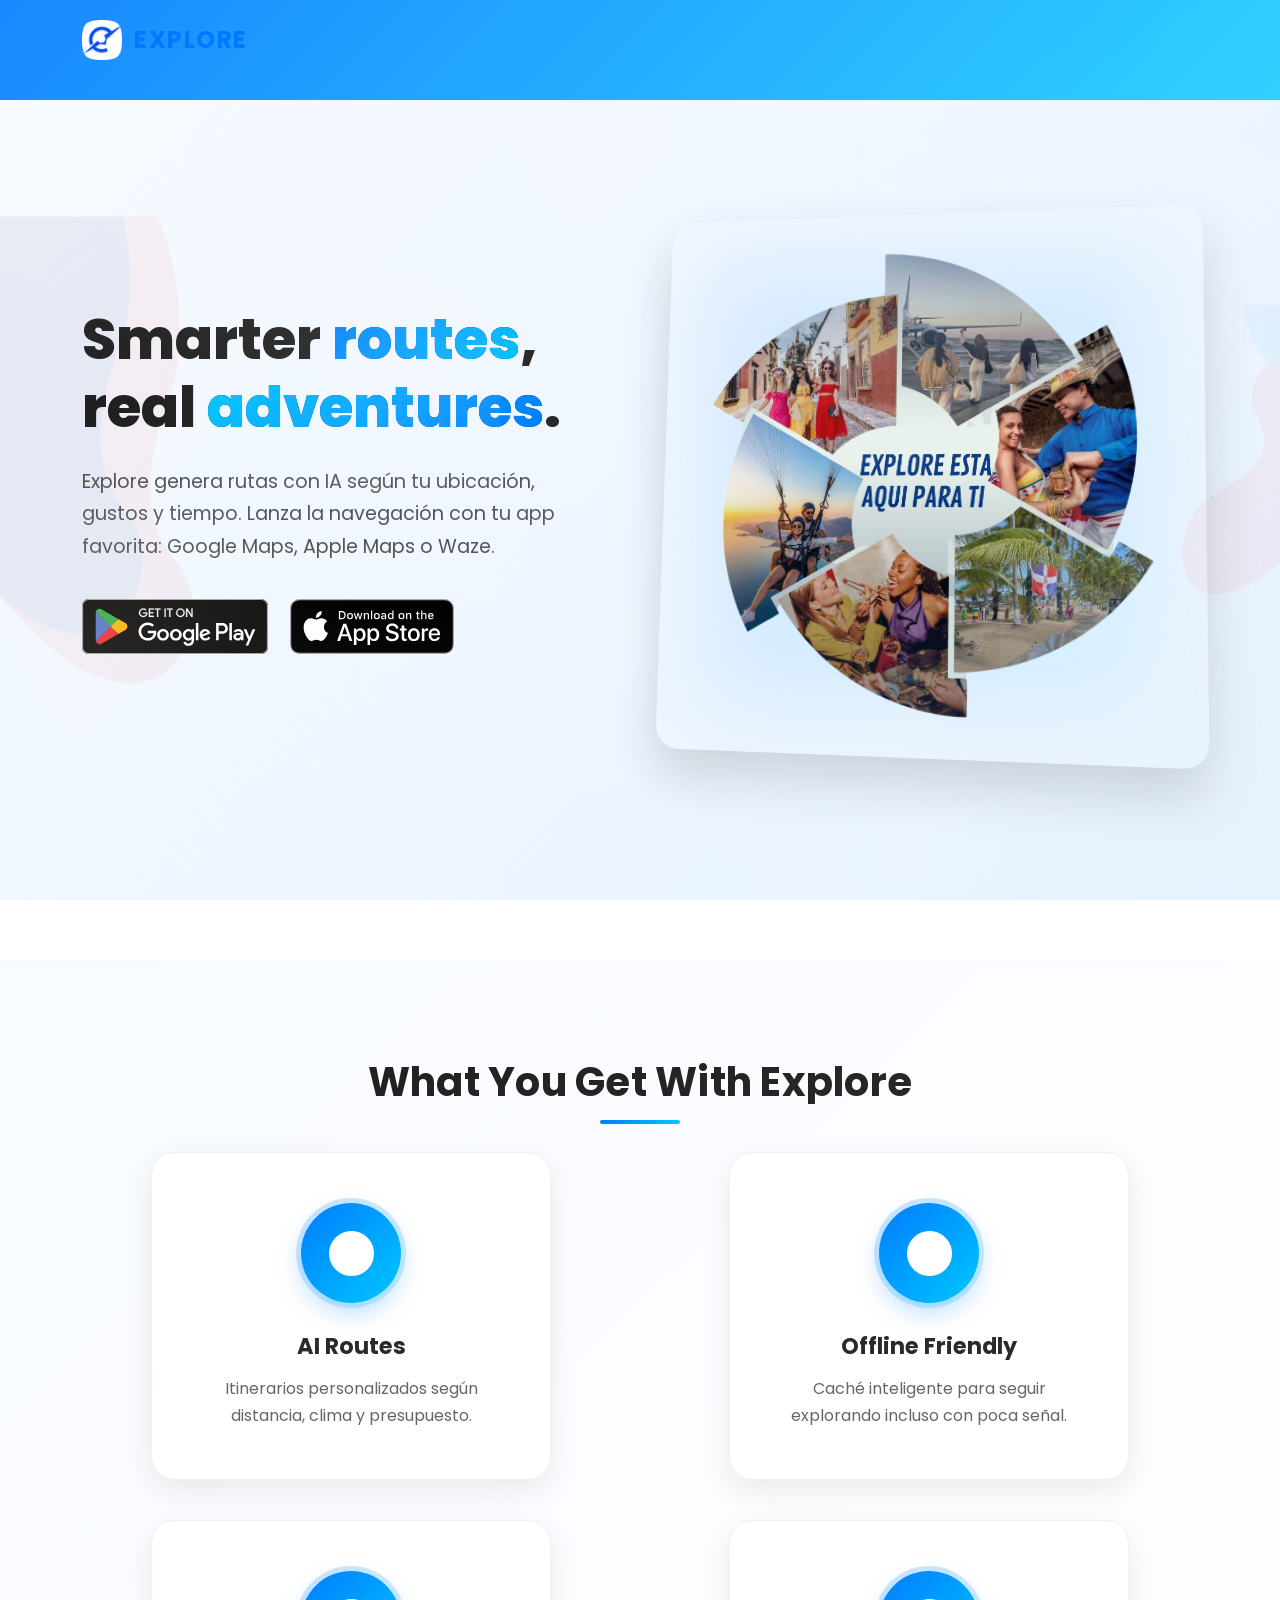
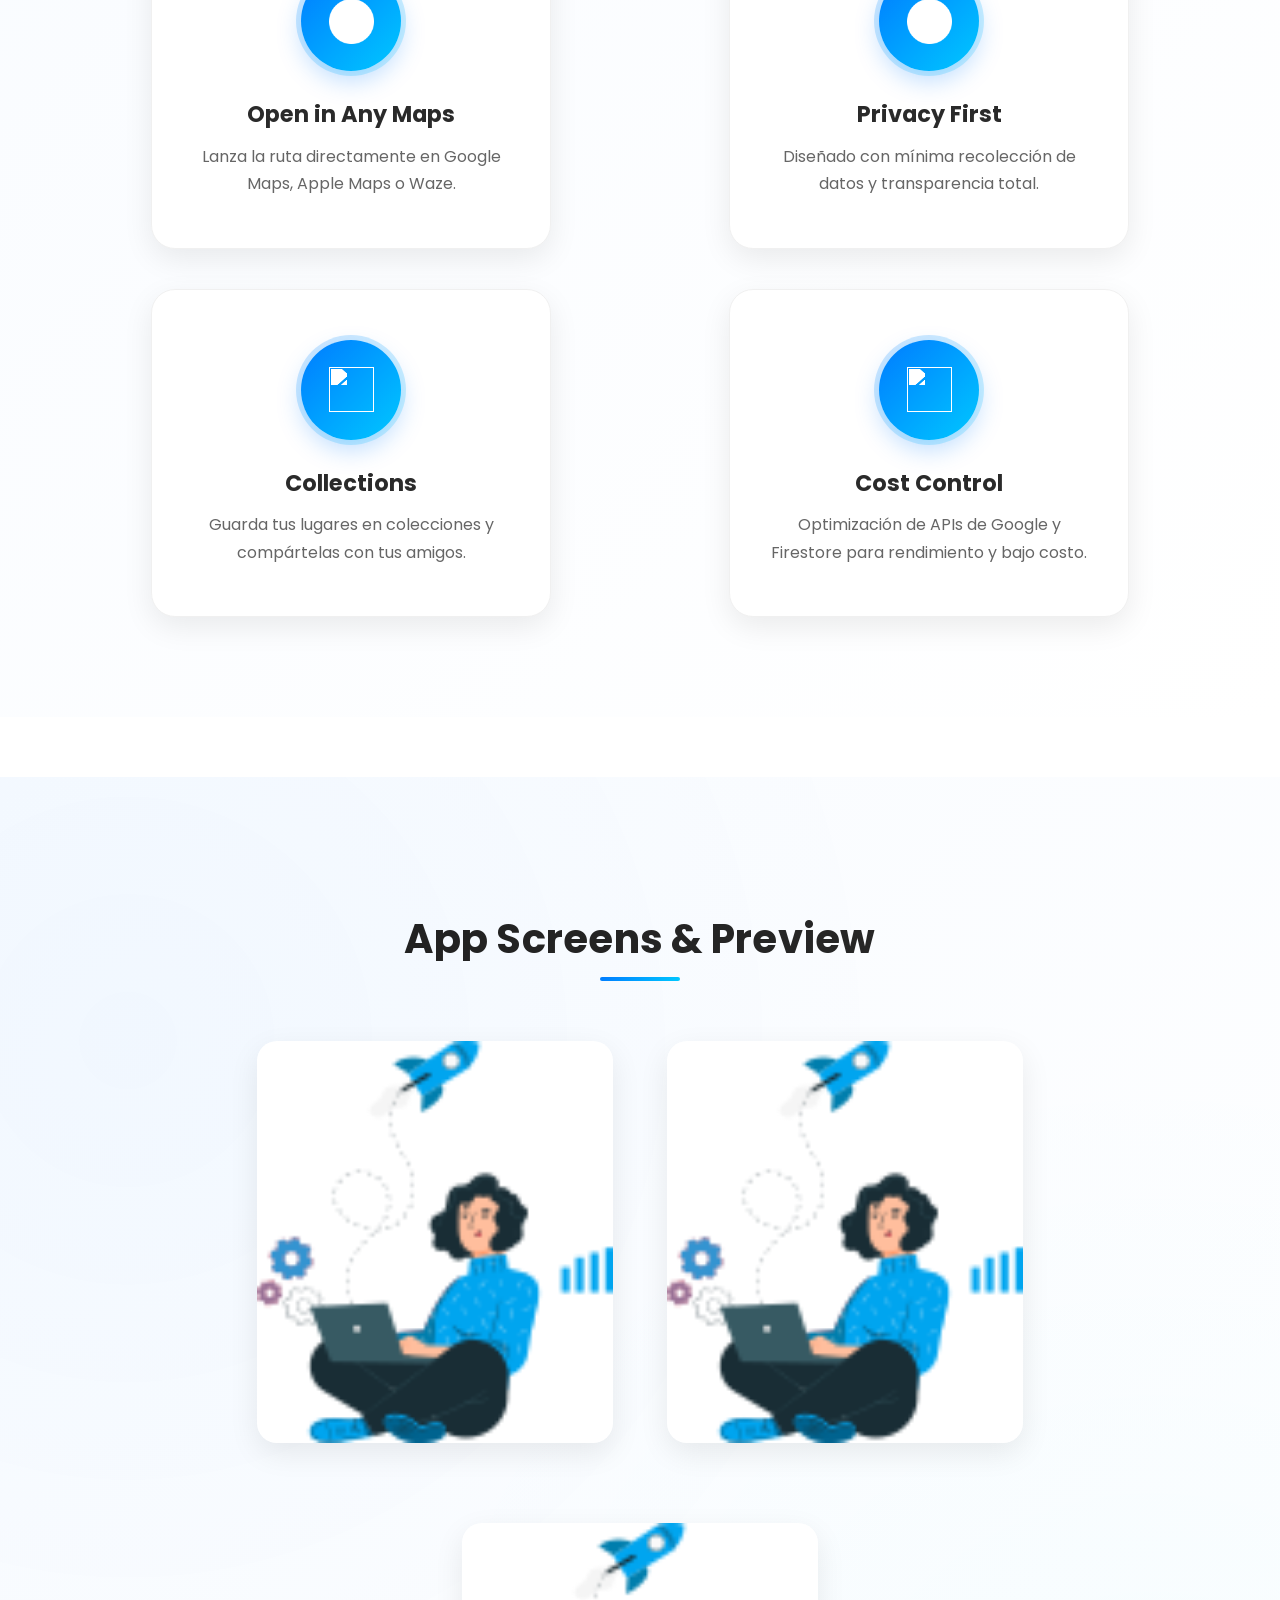
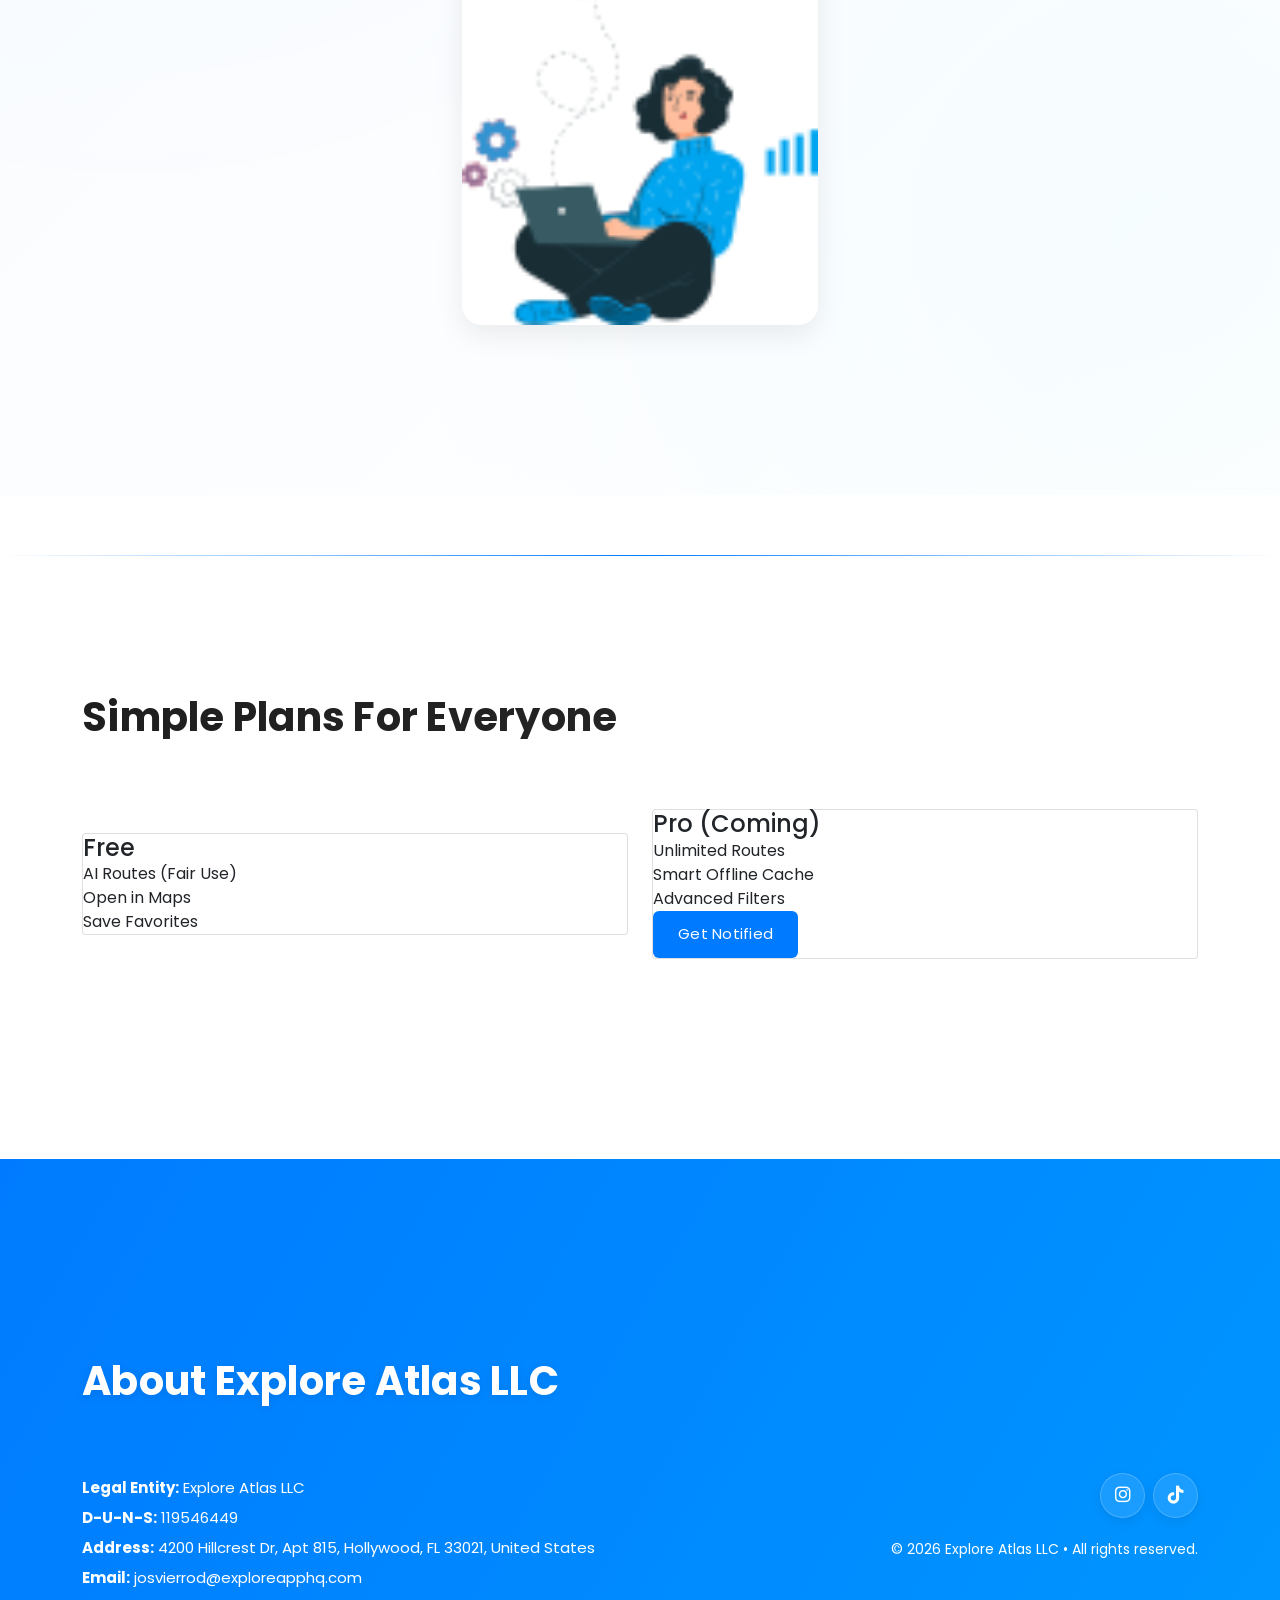
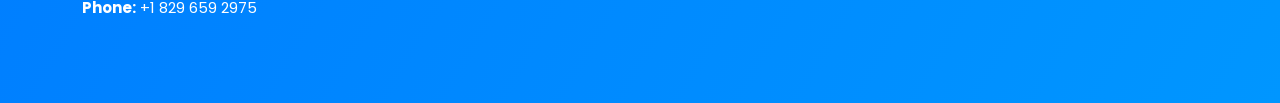
==== commit a7e0299e: "Mejoras en la visualizacion de la estructura + Iconos de IG y TikTok" ====
--- a/index.html
+++ b/index.html
@@ -1,42 +1,60 @@
 <!DOCTYPE html>
 <html lang="en">
 <head>
-  <meta charset="UTF-8">
-  <meta name="viewport" content="width=device-width, initial-scale=1, shrink-to-fit=no">
-  <meta name="description" content="Explore Atlas – AI-assisted routes, offline-friendly and multi-map launch (Google, Apple, Waze). Public Beta in the Dominican Republic." />
-  <meta name="theme-color" content="#ff7a33" />
-  <title>Explore Atlas – Smarter Routes, Real Adventures</title>
-
-  <!-- Bootstrap core CSS -->
-  <link href="vendor/bootstrap/css/bootstrap.min.css" rel="stylesheet">
-
-  <!-- Additional CSS Files -->
-  <link rel="stylesheet" href="assets/css/fontawesome.css">
-  <link rel="stylesheet" href="assets/css/templatemo-space-dynamic.css">
-  <link rel="stylesheet" href="assets/css/animated.css">
-  <link rel="stylesheet" href="assets/css/owl.css">
-  <link rel="icon" href="assets/images/logo.svg" type="image/svg+xml">
+    <meta charset="UTF-8">
+    <meta name="viewport" content="width=device-width, initial-scale=1, shrink-to-fit=no">
+    <meta name="description" content="Explore Atlas – AI-assisted routes, offline-friendly and multi-map launch (Google, Apple, Waze). Public Beta in the Dominican Republic." />
+    <meta name="theme-color" content="#ff7a33" />
+    <title>Explore Atlas – Smarter Routes, Real Adventures</title>
+
+    <!-- Font Awesome (Brands) para íconos monocromos -->
+    <link rel="stylesheet" href="https://cdnjs.cloudflare.com/ajax/libs/font-awesome/6.5.2/css/all.min.css">
+
+    <!-- Bootstrap core CSS -->
+    <link href="vendor/bootstrap/css/bootstrap.min.css" rel="stylesheet">
+
+    <!-- Additional CSS Files -->
+    <link rel="stylesheet" href="assets/css/fontawesome.css">
+    <link rel="stylesheet" href="assets/css/templatemo-space-dynamic.css">
+    <link rel="stylesheet" href="assets/css/animated.css">
+    <link rel="stylesheet" href="assets/css/owl.css">
+    <link rel="icon" href="assets/images/logo.svg" type="image/svg+xml">
+
+    <!-- Social buttons (monocromos, no cambian tu paleta) -->
+    <style>
+        .social-links{display:flex; gap:.5rem; flex-wrap:wrap}
+        .social-btn{
+          display:inline-flex; align-items:center; justify-content:center;
+          width:44px; height:44px; border-radius:9999px;
+          border:1px solid rgba(0,0,0,.08);
+          background:#fff; color:#111; /* neutro; no altera tu paleta */
+          box-shadow:0 4px 12px rgba(0,0,0,.08);
+          transition:transform .15s ease, box-shadow .15s ease;
+        }
+        .social-btn:hover{ transform:translateY(-2px); box-shadow:0 8px 18px rgba(0,0,0,.12) }
+        .social-btn i{ font-size:18px; line-height:1 }
+    </style>
 </head>
 
 <body>
 
 <!-- ***** Preloader ***** -->
 <div id="js-preloader" class="js-preloader">
-  <div class="preloader-inner">
-    <span class="dot"></span>
-    <div class="dots"><span></span><span></span><span></span></div>
-  </div>
+    <div class="preloader-inner">
+        <span class="dot"></span>
+        <div class="dots"><span></span><span></span><span></span></div>
+    </div>
 </div>
 
 <!-- ***** Header ***** -->
 <header class="header-area header-sticky wow slideInDown" data-wow-duration="0.75s" data-wow-delay="0s">
-  <div class="container">
-    <nav class="main-nav">
-      <a href="#top" class="logo"><img src="assets/images/icon-192.png" alt="Explore Logo"> <h4>Explore</h4></a>
-
-      <a class='menu-trigger'><span>Menu</span></a>
-    </nav>
-  </div>
+    <div class="container">
+        <nav class="main-nav">
+            <a href="#top" class="logo"><img src="assets/images/icon-192.png" alt="Explore Logo"> <h4>Explore</h4></a>
+
+            <a class='menu-trigger'><span>Menu</span></a>
+        </nav>
+    </div>
 </header>
 
 <!-- ***** Hero ***** -->
@@ -71,138 +89,140 @@
 
 <!-- ***** Features ***** -->
 <div id="features" class="our-services section">
-  <div class="container">
-    <div class="section-heading text-center mb-5">
-      <h2>What you Get with <span>Explore</span></h2>
-    </div>
-
-    <div class="features-grid">
-      <div class="service-item wow fadeInUp" data-wow-delay="0.2s">
-        <div class="icon"><img src="assets/images/service-icon-01.png" alt=""></div>
-        <h4>AI Routes</h4>
-        <p>Itinerarios personalizados según distancia, clima y presupuesto.</p>
-      </div>
-
-      <div class="service-item wow fadeInUp" data-wow-delay="0.3s">
-        <div class="icon"><img src="assets/images/service-icon-02.png" alt=""></div>
-        <h4>Offline Friendly</h4>
-        <p>Caché inteligente para seguir explorando incluso con poca señal.</p>
-      </div>
-
-      <div class="service-item wow fadeInUp" data-wow-delay="0.4s">
-        <div class="icon"><img src="assets/images/service-icon-03.png" alt=""></div>
-        <h4>Open in Any Maps</h4>
-        <p>Lanza la ruta directamente en Google Maps, Apple Maps o Waze.</p>
-      </div>
-
-      <div class="service-item wow fadeInUp" data-wow-delay="0.5s">
-        <div class="icon"><img src="assets/images/service-icon-04.png" alt=""></div>
-        <h4>Privacy First</h4>
-        <p>Diseñado con mínima recolección de datos y transparencia total.</p>
-      </div>
-
-      <div class="service-item wow fadeInUp" data-wow-delay="0.6s">
-        <div class="icon"><img src="assets/images/service-icon-05.png" alt=""></div>
-        <h4>Collections</h4>
-        <p>Guarda tus lugares en colecciones y compártelas con tus amigos.</p>
-      </div>
-
-      <div class="service-item wow fadeInUp" data-wow-delay="0.7s">
-        <div class="icon"><img src="assets/images/service-icon-06.png" alt=""></div>
-        <h4>Cost Control</h4>
-        <p>Optimización de APIs de Google y Firestore para rendimiento y bajo costo.</p>
-      </div>
-    </div>
-  </div>
+    <div class="container">
+        <div class="section-heading text-center mb-5">
+            <h2>What you Get with <span>Explore</span></h2>
+        </div>
+
+        <div class="features-grid">
+            <div class="service-item wow fadeInUp" data-wow-delay="0.2s">
+                <div class="icon"><img src="assets/images/service-icon-01.png" alt=""></div>
+                <h4>AI Routes</h4>
+                <p>Itinerarios personalizados según distancia, clima y presupuesto.</p>
+            </div>
+
+            <div class="service-item wow fadeInUp" data-wow-delay="0.3s">
+                <div class="icon"><img src="assets/images/service-icon-02.png" alt=""></div>
+                <h4>Offline Friendly</h4>
+                <p>Caché inteligente para seguir explorando incluso con poca señal.</p>
+            </div>
+
+            <div class="service-item wow fadeInUp" data-wow-delay="0.4s">
+                <div class="icon"><img src="assets/images/service-icon-03.png" alt=""></div>
+                <h4>Open in Any Maps</h4>
+                <p>Lanza la ruta directamente en Google Maps, Apple Maps o Waze.</p>
+            </div>
+
+            <div class="service-item wow fadeInUp" data-wow-delay="0.5s">
+                <div class="icon"><img src="assets/images/service-icon-04.png" alt=""></div>
+                <h4>Privacy First</h4>
+                <p>Diseñado con mínima recolección de datos y transparencia total.</p>
+            </div>
+
+            <div class="service-item wow fadeInUp" data-wow-delay="0.6s">
+                <div class="icon"><img src="assets/images/service-icon-05.png" alt=""></div>
+                <h4>Collections</h4>
+                <p>Guarda tus lugares en colecciones y compártelas con tus amigos.</p>
+            </div>
+
+            <div class="service-item wow fadeInUp" data-wow-delay="0.7s">
+                <div class="icon"><img src="assets/images/service-icon-06.png" alt=""></div>
+                <h4>Cost Control</h4>
+                <p>Optimización de APIs de Google y Firestore para rendimiento y bajo costo.</p>
+            </div>
+        </div>
+    </div>
 </div>
 
 <!-- ***** Screens / Portfolio ***** -->
 <div id="screens" class="our-portfolio section">
-  <div class="container">
-    <div class="section-heading">
-      <h2>App <em>Screens</em> & <span>Preview</span></h2>
-    </div>
-    <div class="row">
-      <div class="col-lg-4 col-md-6">
-        <div class="item wow bounceInUp"><img src="assets/images/portfolio-image.png" alt="Screen 1"></div>
-      </div>
-      <div class="col-lg-4 col-md-6">
-        <div class="item wow bounceInUp"><img src="assets/images/portfolio-image.png" alt="Screen 2"></div>
-      </div>
-      <div class="col-lg-4 col-md-6">
-        <div class="item wow bounceInUp"><img src="assets/images/portfolio-image.png" alt="Screen 3"></div>
-      </div>
-    </div>
-  </div>
+    <div class="container">
+        <div class="section-heading">
+            <h2>App <em>Screens</em> & <span>Preview</span></h2>
+        </div>
+        <div class="row">
+            <div class="col-lg-4 col-md-6">
+                <div class="item wow bounceInUp"><img src="assets/images/portfolio-image.png" alt="Screen 1"></div>
+            </div>
+            <div class="col-lg-4 col-md-6">
+                <div class="item wow bounceInUp"><img src="assets/images/portfolio-image.png" alt="Screen 2"></div>
+            </div>
+            <div class="col-lg-4 col-md-6">
+                <div class="item wow bounceInUp"><img src="assets/images/portfolio-image.png" alt="Screen 3"></div>
+            </div>
+        </div>
+    </div>
 </div>
 
 <!-- ***** Pricing ***** -->
 <div id="pricing" class="section our-services">
-  <div class="container">
-    <div class="section-heading">
-      <h2>Simple <em>Plans</em> for <span>Everyone</span></h2>
-    </div>
-    <div class="row">
-      <div class="col-lg-6">
-        <div class="pricing-item card wow fadeInLeft" data-wow-delay="0.3s">
-          <h4>Free</h4>
-          <ul>
-            <li>AI Routes (Fair Use)</li>
-            <li>Open in Maps</li>
-            <li>Save Favorites</li>
-          </ul>
-
-        </div>
-      </div>
-      <div class="col-lg-6">
-        <div class="pricing-item card wow fadeInRight" data-wow-delay="0.3s">
-          <h4>Pro (Coming)</h4>
-          <ul>
-            <li>Unlimited Routes</li>
-            <li>Smart Offline Cache</li>
-            <li>Advanced Filters</li>
-          </ul>
-          <div class="main-red-button"><a href="#contact">Get Notified</a></div>
-        </div>
-      </div>
-    </div>
-  </div>
-</div>
-
-<!-- ***** About ***** -->
-
-  <div id="contact" class="contact-us section">
-    <div class="container">
-      <div class="section-heading">
-        <h2>About <em>Explore Atlas LLC</em></h2>
-      </div>
-      <div class="row">
-        <div class="col-lg-6">
-          <p><strong>Legal Entity:</strong> Explore Atlas LLC</p>
-          <p><strong>D-U-N-S:</strong> 119546449</p>
-          <p><strong>Address:</strong> 4200 Hillcrest Dr, Apt 815, Hollywood, FL 33021, United States</p>
-          <p><strong>Email:</strong> <a href="mailto:josvierrod@exploreapphq.com">josvierrod@exploreapphq.com</a></p>
-          <p><strong>Phone:</strong> +1 829 659 2975</p>
-        </div>
-        <div class="col-lg-6">
-          <div class="container">
-            <p>© <span id="year"></span> Explore Atlas LLC • All rights reserved. </p>
-          </div>
-        </div>
-      </div>
-
-    </div>
-
-  </div>
-
-<!-- ***** Contact ***** -->
-
+    <div class="container">
+        <div class="section-heading">
+            <h2>Simple <em>Plans</em> for <span>Everyone</span></h2>
+        </div>
+        <div class="row">
+            <div class="col-lg-6">
+                <div class="pricing-item card wow fadeInLeft" data-wow-delay="0.3s">
+                    <h4>Free</h4>
+                    <ul>
+                        <li>AI Routes (Fair Use)</li>
+                        <li>Open in Maps</li>
+                        <li>Save Favorites</li>
+                    </ul>
+                </div>
+            </div>
+            <div class="col-lg-6">
+                <div class="pricing-item card wow fadeInRight" data-wow-delay="0.3s">
+                    <h4>Pro (Coming)</h4>
+                    <ul>
+                        <li>Unlimited Routes</li>
+                        <li>Smart Offline Cache</li>
+                        <li>Advanced Filters</li>
+                    </ul>
+                    <div class="main-red-button"><a href="#contact">Get Notified</a></div>
+                </div>
+            </div>
+        </div>
+    </div>
+</div>
+
+<!-- ***** About / Contact (con redes) ***** -->
+<div id="contact" class="contact-us section">
+    <div class="container">
+        <div class="section-heading">
+            <h2>About <em>Explore Atlas LLC</em></h2>
+        </div>
+        <div class="row">
+            <div class="col-lg-6">
+                <p><strong>Legal Entity:</strong> Explore Atlas LLC</p>
+                <p><strong>D-U-N-S:</strong> 119546449</p>
+                <p><strong>Address:</strong> 4200 Hillcrest Dr, Apt 815, Hollywood, FL 33021, United States</p>
+                <p><strong>Email:</strong> <a href="mailto:josvierrod@exploreapphq.com">josvierrod@exploreapphq.com</a></p>
+                <p><strong>Phone:</strong> +1 829 659 2975</p>
+            </div>
+
+            <!-- Social buttons (monocromos) + copyright -->
+            <div class="col-lg-6 d-flex flex-column align-items-lg-end align-items-start">
+                <div class="social-links mb-3">
+                    <a class="social-btn" href="https://instagram.com/exploreatlasapp" target="_blank" rel="noopener noreferrer" aria-label="Instagram">
+                        <i class="fa-brands fa-instagram" aria-hidden="true"></i>
+                        <span class="visually-hidden">Instagram</span>
+                    </a>
+                    <a class="social-btn" href="https://www.tiktok.com/@exploreatlasapp" target="_blank" rel="noopener noreferrer" aria-label="TikTok">
+                        <i class="fa-brands fa-tiktok" aria-hidden="true"></i>
+                        <span class="visually-hidden">TikTok</span>
+                    </a>
+                </div>
+                <p class="mb-0 small">© <span id="year"></span> Explore Atlas LLC • All rights reserved.</p>
+            </div>
+        </div>
+    </div>
+</div>
 
 <!-- ***** Footer ***** -->
 
-
 <script>
-  document.getElementById('year').textContent = new Date().getFullYear();
+    document.getElementById('year').textContent = new Date().getFullYear();
 </script>
 <script src="vendor/jquery/jquery.min.js"></script>
 <script src="vendor/bootstrap/js/bootstrap.bundle.min.js"></script>
--- a/assets/css/templatemo-space-dynamic.css
+++ b/assets/css/templatemo-space-dynamic.css
@@ -1142,7 +1142,7 @@
   }
 }
 
-/* === FIX DEFINITIVO: Botones App Store & Google Play en línea === */
+
 .main-banner .store-buttons {
   display: flex !important;
   align-items: center;
@@ -2454,253 +2454,980 @@
 Blog
 ---------------------------------------------
 */
+/* Lista de Posts (Right List) - CONTINUACIÓN */
+/*
+---------------------------------------------
+Blog
+---------------------------------------------
+*/
 
 .our-blog {
   position: relative;
   margin-top: 80px;
-  padding-top: 120px;
+  padding: 100px 0;
+  background: linear-gradient(135deg, #ffffff 0%, #f8fbff 100%);
+}
+
+.our-blog::before {
+  content: '';
+  position: absolute;
+  top: 0;
+  left: 0;
+  right: 0;
+  bottom: 0;
+  background:
+    radial-gradient(circle at 90% 10%, rgba(0, 123, 255, 0.03) 0%, transparent 50%),
+    radial-gradient(circle at 10% 90%, rgba(0, 200, 255, 0.03) 0%, transparent 50%);
+  z-index: 1;
+}
+
+.our-blog .container {
+  position: relative;
+  z-index: 2;
 }
 
 .our-blog .section-heading h2 {
-  margin-right: 180px;
+  margin-right: 0;
+  text-align: center;
+  font-size: 2.5rem;
+  background: linear-gradient(135deg, #1e1e1e, #2a2a2a);
+  -webkit-background-clip: text;
+  -webkit-text-fill-color: transparent;
+  margin-bottom: 20px;
+}
+
+.our-blog .section-heading h2::after {
+  content: '';
+  position: absolute;
+  bottom: -20px;
+  left: 50%;
+  transform: translateX(-50%);
+  width: 80px;
+  height: 4px;
+  background: linear-gradient(135deg, var(--primary-color), var(--accent-color));
+  border-radius: 2px;
 }
 
 .our-blog .top-dec {
   text-align: right;
-  margin-top: -80px;
+  margin-top: -60px;
+  margin-bottom: 60px;
 }
 
 .our-blog .top-dec img {
-  max-width: 270px;
-}
-
+  max-width: 200px;
+  opacity: 0.7;
+}
+
+/* Post Destacado */
 .our-blog .left-image {
   position: relative;
+  border-radius: 20px;
+  overflow: hidden;
+  box-shadow: 0 15px 40px rgba(0, 0, 0, 0.1);
+  transition: all 0.3s ease;
+  height: 100%;
+}
+
+.our-blog .left-image:hover {
+  transform: translateY(-10px);
+  box-shadow: 0 25px 60px rgba(0, 0, 0, 0.15);
 }
 
 .our-blog .left-image img {
   border-radius: 20px;
-  box-shadow: 0px 0px 15px rgba(0,0,0,0.1);
+  box-shadow: none;
+  width: 100%;
+  height: 300px;
+  object-fit: cover;
+  transition: transform 0.5s ease;
+}
+
+.our-blog .left-image:hover img {
+  transform: scale(1.05);
 }
 
 .our-blog .left-image .info {
   position: relative;
+  padding: 0;
 }
 
 .our-blog .left-image .info .inner-content {
   background-color: #fff;
-  box-shadow: 0px 0px 15px rgba(0,0,0,0.1);
+  box-shadow: 0 10px 30px rgba(0, 0, 0, 0.08);
   border-radius: 20px;
-  margin-right: 75px;
-  position: absolute;
-  margin-top: -100px;
+  margin: -80px 30px 30px;
   padding: 30px;
-}
-
-.our-blog .left-image ul li {
-  display: inline-block;
-  font-size: 15px;
-  color: #afafaf;
-  font-weight: 300;
-  margin-right: 20px;
-}
-
-.our-blog .left-image ul li:last-child {
-  margin-right: 0px;
-}
-
-.our-blog .left-image ul li i {
-  color: #ff4d61;
-  font-size: 16px;
+  position: relative;
+  border: 1px solid #f0f0f0;
+}
+
+.our-blog .blog-meta {
+  display: flex;
+  align-items: center;
+  gap: 20px;
+  margin-bottom: 15px;
+  flex-wrap: wrap;
+}
+
+.our-blog .blog-meta ul {
+  margin: 0;
+  padding: 0;
+  list-style: none;
+  display: flex;
+  gap: 20px;
+}
+
+.our-blog .blog-meta ul li {
+  display: flex;
+  align-items: center;
+  font-size: 14px;
+  color: #666;
+  font-weight: 500;
+}
+
+.our-blog .blog-meta ul li i {
+  color: var(--primary-color);
+  font-size: 14px;
   margin-right: 8px;
 }
 
 .our-blog .left-image h4 {
-  font-size: 20px;
+  font-size: 1.4rem;
   font-weight: 700;
   color: #2a2a2a;
-  margin: 20px 0px 15px 0px;
+  margin: 0 0 15px 0;
+  line-height: 1.4;
+}
+
+.our-blog .blog-excerpt {
+  color: #666;
+  line-height: 1.6;
+  margin-bottom: 20px;
+  font-size: 1rem;
 }
 
 .our-blog .left-image .info .main-blue-button {
-  position: absolute;
-  bottom: -80px;
-  left: 0;
-}
-
+  position: static;
+  margin-top: 10px;
+}
+
+.our-blog .left-image .info .main-blue-button a {
+  background: linear-gradient(135deg, var(--primary-color), var(--accent-color));
+  padding: 12px 30px;
+  border-radius: 25px;
+  font-weight: 600;
+  transition: all 0.3s ease;
+  box-shadow: 0 5px 15px rgba(0, 123, 255, 0.3);
+}
+
+.our-blog .left-image .info .main-blue-button a:hover {
+  transform: translateY(-3px);
+  box-shadow: 0 8px 25px rgba(0, 123, 255, 0.4);
+}
+
+/* Lista de Posts */
 .our-blog .right-list {
-  margin-left: 30px;
+  margin-left: 0;
+  padding-left: 40px;
+}
+
+.our-blog .right-list ul {
+  list-style: none;
+  padding: 0;
+  margin: 0;
 }
 
 .our-blog .right-list ul li {
-  display: inline-flex;
+  display: flex;
   width: 100%;
   margin-bottom: 30px;
+  background: #fff;
+  border-radius: 16px;
+  box-shadow: 0 10px 30px rgba(0, 0, 0, 0.08);
+  transition: all 0.3s ease;
+  border: 1px solid #f0f0f0;
+  overflow: hidden;
+}
+
+.our-blog .right-list ul li:hover {
+  transform: translateY(-5px);
+  box-shadow: 0 20px 40px rgba(0, 0, 0, 0.12);
+  border-color: var(--primary-color);
+}
+
+.our-blog .right-list .blog-item-content {
+  display: flex;
+  width: 100%;
+  align-items: center;
 }
 
 .our-blog .right-list .left-content {
-  margin-right: 45px;
-}
-
-.our-blog .right-list .left-content span {
-  font-size: 15px;
-  color: #afafaf;
-  font-weight: 300;
-}
-
-.our-blog .right-list .left-content span i {
-  color: #ff4d61;
-  font-size: 16px;
-  margin-right: 8px;
+  margin-right: 0;
+  padding: 25px;
+  flex: 1;
+}
+
+.our-blog .right-list .blog-meta {
+  gap: 15px;
+  margin-bottom: 10px;
+}
+
+.our-blog .right-list .blog-meta span {
+  font-size: 13px;
+  color: #666;
+  font-weight: 500;
+  display: flex;
+  align-items: center;
+  gap: 5px;
+}
+
+.our-blog .right-list .blog-meta span i {
+  color: var(--primary-color);
+  font-size: 14px;
 }
 
 .our-blog .right-list .left-content h4 {
-  font-size: 20px;
+  font-size: 1.1rem;
+  font-weight: 600;
+  color: #2a2a2a;
+  margin: 0 0 10px 0;
+  line-height: 1.4;
+}
+
+.our-blog .right-list .blog-excerpt {
+  font-size: 0.9rem;
+  margin: 0;
+}
+
+.our-blog .right-list .right-image {
+  flex-shrink: 0;
+}
+
+.our-blog .right-list .right-image img {
+  width: 120px;
+  height: 120px;
+  border-radius: 0;
+  object-fit: cover;
+  transition: transform 0.3s ease;
+}
+
+.our-blog .right-list ul li:hover .right-image img {
+  transform: scale(1.1);
+}
+
+/* CTA Section para Blog */
+.blog-cta {
+  background: linear-gradient(135deg, var(--primary-color), var(--accent-color));
+  padding: 60px 0;
+  margin-top: 80px;
+  border-radius: 20px;
+  text-align: center;
+  color: #fff;
+  position: relative;
+  overflow: hidden;
+}
+
+.blog-cta::before {
+  content: '';
+  position: absolute;
+  top: 0;
+  left: 0;
+  right: 0;
+  bottom: 0;
+  background: url('data:image/svg+xml,<svg xmlns="http://www.w3.org/2000/svg" viewBox="0 0 1000 1000"><polygon fill="rgba(255,255,255,0.05)" points="500,0 1000,500 500,1000 0,500"/></svg>');
+  background-size: 300px 300px;
+  opacity: 0.5;
+}
+
+.blog-cta .container {
+  position: relative;
+  z-index: 2;
+}
+
+.blog-cta h3 {
+  font-size: 2rem;
   font-weight: 700;
-  color: #2a2a2a;
-  margin: 20px 0px 15px 0px;
-}
-
-
-.our-blog .right-list .right-image img {
-  width: 250px;
-  border-radius: 20px;
-}
-
-
-/*
+  margin-bottom: 15px;
+}
+
+.blog-cta p {
+  font-size: 1.1rem;
+  margin-bottom: 25px;
+  opacity: 0.9;
+  max-width: 600px;
+  margin-left: auto;
+  margin-right: auto;
+}
+
+.blog-cta .main-white-button a {
+  background: #fff;
+  color: var(--primary-color);
+  border: 2px solid #fff;
+  padding: 12px 35px;
+  font-weight: 600;
+  border-radius: 25px;
+  transition: all 0.3s ease;
+  box-shadow: 0 5px 15px rgba(0, 0, 0, 0.2);
+}
+
+.blog-cta .main-white-button a:hover {
+  background: transparent;
+  color: #fff;
+  transform: translateY(-3px);
+  box-shadow: 0 8px 25px rgba(0, 0, 0, 0.3);
+}
+
+/* Responsive improvements */
+@media (max-width: 1200px) {
+  .our-blog .right-list {
+    padding-left: 30px;
+  }
+}
+
+@media (max-width: 992px) {
+  .our-blog {
+    padding: 80px 0;
+    margin-top: 60px;
+  }
+
+  .our-blog .section-heading h2 {
+    font-size: 2.2rem;
+  }
+
+  .our-blog .top-dec {
+    display: none;
+  }
+
+  .our-blog .right-list {
+    padding-left: 0;
+    margin-top: 60px;
+  }
+
+  .our-blog .right-list .blog-item-content {
+    flex-direction: column;
+  }
+
+  .our-blog .right-list .right-image {
+    width: 100%;
+  }
+
+  .our-blog .right-list .right-image img {
+    width: 100%;
+    height: 200px;
+  }
+
+  .blog-cta {
+    margin-top: 60px;
+    padding: 50px 0;
+  }
+
+  .blog-cta h3 {
+    font-size: 1.8rem;
+  }
+}
+
+@media (max-width: 768px) {
+  .our-blog {
+    padding: 60px 0;
+  }
+
+  .our-blog .section-heading h2 {
+    font-size: 2rem;
+  }
+
+  .our-blog .left-image .info .inner-content {
+    margin: -60px 20px 20px;
+    padding: 25px;
+  }
+
+  .our-blog .left-image h4 {
+    font-size: 1.2rem;
+  }
+
+  .our-blog .blog-meta {
+    gap: 15px;
+  }
+
+  .our-blog .right-list ul li {
+    margin-bottom: 25px;
+  }
+
+  .our-blog .right-list .left-content {
+    padding: 20px;
+  }
+
+  .our-blog .right-list .left-content h4 {
+    font-size: 1rem;
+  }
+
+  .blog-cta {
+    margin-top: 50px;
+    padding: 40px 0;
+  }
+
+  .blog-cta h3 {
+    font-size: 1.6rem;
+  }
+
+  .blog-cta p {
+    font-size: 1rem;
+  }
+}
+
+@media (max-width: 576px) {
+  .our-blog .section-heading h2 {
+    font-size: 1.8rem;
+  }
+
+  .our-blog .left-image .info .inner-content {
+    margin: -50px 15px 15px;
+    padding: 20px;
+  }
+
+  .our-blog .left-image h4 {
+    font-size: 1.1rem;
+  }
+
+  .our-blog .blog-meta ul li {
+    font-size: 12px;
+  }
+
+  .our-blog .right-list .blog-meta {
+    gap: 10px;
+  }
+
+  .our-blog .right-list .blog-meta span {
+    font-size: 12px;
+  }
+
+  .blog-cta h3 {
+    font-size: 1.4rem;
+  }
+
+  .blog-cta .main-white-button a {
+    padding: 10px 25px;
+  }
+}
 ---------------------------------------------
 contact
 ---------------------------------------------
-*/
+
 
 .contact-us {
-  padding: 160px 0px;
-  background-image: url(../images/contact-bg.png);
-  background-repeat: no-repeat;
-  background-position: center center;
-  background-size: cover;
+  padding: 120px 0;
+  background: linear-gradient(135deg, var(--primary-color) 0%, var(--accent-color) 100%);
+  position: relative;
+  overflow: hidden;
+}
+
+.contact-us::before {
+  content: '';
+  position: absolute;
+  top: 0;
+  left: 0;
+  right: 0;
+  bottom: 0;
+  background:
+    url('data:image/svg+xml,<svg xmlns="http://www.w3.org/2000/svg" viewBox="0 0 1000 1000"><circle cx="200" cy="200" r="2" fill="rgba(255,255,255,0.1)"/><circle cx="600" cy="600" r="2" fill="rgba(255,255,255,0.1)"/><circle cx="800" cy="300" r="2" fill="rgba(255,255,255,0.1)"/></svg>'),
+    radial-gradient(circle at 20% 30%, rgba(255, 255, 255, 0.1) 0%, transparent 50%),
+    radial-gradient(circle at 80% 70%, rgba(255, 255, 255, 0.1) 0%, transparent 50%);
+  background-size: 1000px 1000px, 500px 500px, 500px 500px;
+  z-index: 1;
+}
+
+.contact-us .container {
+  position: relative;
+  z-index: 2;
 }
 
 .contact-us .section-heading h2,
 .contact-us .section-heading h2 em,
 .contact-us .section-heading h2 span {
   color: #fff;
+  text-shadow: 0 2px 10px rgba(0, 0, 0, 0.1);
+}
+
+.contact-us .section-heading h2 {
+  font-size: 2.5rem;
+  margin-bottom: 20px;
 }
 
 .contact-us .section-heading p {
+  color: rgba(255, 255, 255, 0.9);
+  margin-top: 20px;
+  font-size: 1.1rem;
+  line-height: 1.7;
+  max-width: 600px;
+}
+
+/* Información de contacto mejorada */
+.contact-info {
+  margin-top: 40px;
+}
+
+.phone-info {
+  margin-top: 0;
+  margin-bottom: 30px;
+}
+
+.phone-info:last-child {
+  margin-bottom: 0;
+}
+
+.phone-info h4 {
+  font-size: 1.2rem;
+  font-weight: 600;
   color: #fff;
-  margin-top: 30px;
-}
-
-.phone-info {
-  margin-top: 40px;
-}
-
-.phone-info h4 {
+  margin-bottom: 15px;
+  display: flex;
+  align-items: center;
+  gap: 15px;
+}
+
+.phone-info .contact-item {
+  display: flex;
+  align-items: center;
+  gap: 15px;
+  padding: 15px 0;
+  border-bottom: 1px solid rgba(255, 255, 255, 0.1);
+  transition: all 0.3s ease;
+}
+
+.phone-info .contact-item:hover {
+  transform: translateX(10px);
+  border-bottom-color: rgba(255, 255, 255, 0.3);
+}
+
+.phone-info .contact-item:last-child {
+  border-bottom: none;
+}
+
+.phone-info .contact-icon {
+  width: 50px;
+  height: 50px;
+  background: rgba(255, 255, 255, 0.2);
+  border-radius: 50%;
+  display: flex;
+  align-items: center;
+  justify-content: center;
+  flex-shrink: 0;
+  transition: all 0.3s ease;
+  backdrop-filter: blur(10px);
+  border: 1px solid rgba(255, 255, 255, 0.3);
+}
+
+.phone-info .contact-item:hover .contact-icon {
+  background: rgba(255, 255, 255, 0.3);
+  transform: scale(1.1);
+}
+
+.phone-info .contact-icon i {
+  color: #fff;
   font-size: 20px;
-  font-weight: 700;
+}
+
+.phone-info .contact-details {
+  flex: 1;
+}
+
+.phone-info .contact-details .contact-label {
+  display: block;
+  font-size: 0.9rem;
+  color: rgba(255, 255, 255, 0.7);
+  margin-bottom: 5px;
+  font-weight: 500;
+}
+
+.phone-info .contact-details .contact-value {
+  display: block;
+  font-size: 1.1rem;
   color: #fff;
-}
-
-.phone-info h4 span i {
-  width: 46px;
-  height: 46px;
-  display: inline-block;
-  text-align: center;
-  line-height: 46px;
+  font-weight: 600;
+  text-decoration: none;
+  transition: all 0.3s ease;
+}
+
+.phone-info .contact-details .contact-value:hover {
+  color: rgba(255, 255, 255, 0.9);
+  text-decoration: none;
+}
+
+/* Formulario mejorado */
+form#contact {
+  margin-left: 0;
+  position: relative;
   background-color: #fff;
-  border-radius: 50%;
-  color: #ff3b2c;
-  font-size: 22px;
-  margin-left: 30px;
-  margin-right: 15px;
-}
-
-.phone-info h4 span a {
-  color: #fff;
-  font-size: 15px;
-  font-weight: 400;
+  padding: 50px 40px;
+  border-radius: 24px;
+  box-shadow: 0 25px 60px rgba(0, 0, 0, 0.15);
+  border: 1px solid #f0f0f0;
+  transition: all 0.3s ease;
+}
+
+form#contact:hover {
+  transform: translateY(-5px);
+  box-shadow: 0 35px 80px rgba(0, 0, 0, 0.2);
 }
 
 form#contact .contact-dec {
   position: absolute;
-  right: -166px;
-  bottom: 0;
+  right: -100px;
+  bottom: -50px;
+  opacity: 0.8;
 }
 
 form#contact .contact-dec img {
-  max-width: 178px;
-}
-
-form#contact {
-  margin-left: 30px;
-  position: relative;
+  max-width: 200px;
+  filter: grayscale(1) opacity(0.3);
+}
+
+form#contact .form-group {
+  margin-bottom: 25px;
+  position: relative;
+}
+
+form#contact input,
+form#contact textarea {
+  width: 100%;
+  border-radius: 16px;
+  background-color: #f8fbff;
+  border: 2px solid #f0f0f0;
+  outline: none;
+  font-size: 16px;
+  font-weight: 400;
+  color: #2a2a2a;
+  padding: 15px 20px;
+  transition: all 0.3s ease;
+  font-family: 'Poppins', sans-serif;
+}
+
+form#contact input {
+  height: 55px;
+}
+
+form#contact textarea {
+  min-height: 140px;
+  max-height: 200px;
+  resize: vertical;
+}
+
+form#contact input:focus,
+form#contact textarea:focus {
   background-color: #fff;
-  padding: 60px 30px;
-  border-radius: 20px;
-}
-
-form#contact input {
-  width: 100%;
-  height: 46px;
-  border-radius: 33px;
-  background-color: #d1f3ff;
+  border-color: var(--primary-color);
+  box-shadow: 0 5px 15px rgba(0, 123, 255, 0.1);
+  transform: translateY(-2px);
+}
+
+form#contact input::placeholder,
+form#contact textarea::placeholder {
+  color: #999;
+  font-weight: 400;
+}
+
+form#contact .input-icon {
+  position: absolute;
+  right: 20px;
+  top: 50%;
+  transform: translateY(-50%);
+  color: #999;
+  font-size: 18px;
+  transition: all 0.3s ease;
+}
+
+form#contact input:focus + .input-icon,
+form#contact textarea:focus + .input-icon {
+  color: var(--primary-color);
+}
+
+form#contact button {
+  display: inline-block;
+  background: linear-gradient(135deg, var(--primary-color), var(--accent-color));
+  font-size: 16px;
+  font-weight: 600;
+  color: #fff;
+  text-transform: capitalize;
+  padding: 16px 40px;
+  border-radius: 50px;
+  letter-spacing: 0.5px;
   border: none;
   outline: none;
-  font-size: 15px;
-  font-weight: 300;
-  color: #2a2a2a;
-  padding: 0px 20px;
+  transition: all 0.3s ease;
+  cursor: pointer;
+  box-shadow: 0 8px 25px rgba(0, 123, 255, 0.3);
+  width: 100%;
+  position: relative;
+  overflow: hidden;
+}
+
+form#contact button::before {
+  content: '';
+  position: absolute;
+  top: 0;
+  left: -100%;
+  width: 100%;
+  height: 100%;
+  background: linear-gradient(90deg, transparent, rgba(255, 255, 255, 0.2), transparent);
+  transition: left 0.5s;
+}
+
+form#contact button:hover::before {
+  left: 100%;
+}
+
+form#contact button:hover {
+  transform: translateY(-3px);
+  box-shadow: 0 12px 35px rgba(0, 123, 255, 0.4);
+  background: linear-gradient(135deg, var(--hover-color), var(--accent-color));
+}
+
+form#contact button:active {
+  transform: translateY(-1px);
+}
+
+/* Social Links en Contact */
+.contact-social {
+  margin-top: 40px;
+  text-align: center;
+}
+
+.contact-social h5 {
+  color: #fff;
+  font-size: 1.1rem;
   margin-bottom: 20px;
-}
-
-form#contact input::placeholder {
-  color: #2a2a2a;
-}
-
-form#contact textarea {
+  font-weight: 600;
+}
+
+.social-links {
+  display: flex;
+  justify-content: center;
+  gap: 15px;
+}
+
+.social-links a {
+  width: 45px;
+  height: 45px;
+  background: rgba(255, 255, 255, 0.1);
+  border-radius: 50%;
+  display: flex;
+  align-items: center;
+  justify-content: center;
+  color: #fff;
+  text-decoration: none;
+  transition: all 0.3s ease;
+  backdrop-filter: blur(10px);
+  border: 1px solid rgba(255, 255, 255, 0.2);
+}
+
+.social-links a:hover {
+  background: rgba(255, 255, 255, 0.2);
+  transform: translateY(-3px);
+  box-shadow: 0 5px 15px rgba(0, 0, 0, 0.2);
+}
+
+.social-links a i {
+  font-size: 18px;
+}
+
+/* Map Section opcional */
+.contact-map {
+  margin-top: 80px;
+  border-radius: 20px;
+  overflow: hidden;
+  box-shadow: 0 20px 40px rgba(0, 0, 0, 0.15);
+  border: 1px solid #f0f0f0;
+}
+
+.contact-map iframe {
   width: 100%;
-  min-width: 100%;
-  max-width: 100%;
-  max-height: 180px;
-  min-height: 140px;
-  height: 140px;
-  border-radius: 20px;
-  background-color: #d1f3ff;
+  height: 400px;
   border: none;
-  outline: none;
-  font-size: 15px;
-  font-weight: 300;
-  color: #2a2a2a;
-  padding: 15px 20px;
-  margin-bottom: 20px;
-}
-
-form#contact textarea::placeholder {
-  color: #2a2a2a;
-}
-
-form#contact button {
-  display: inline-block;
-  background-color: #03a4ed;
-  font-size: 15px;
-  font-weight: 400;
-  color: #fff;
-  text-transform: capitalize;
-  padding: 12px 25px;
-  border-radius: 23px;
-  letter-spacing: 0.25px;
-  border: none;
-  outline: none;
-  transition: all .3s;
-}
-
-form#contact button:hover {
-  background-color: #fe3f40;
-}
-
-
+  display: block;
+}
+
+/* Responsive improvements */
+@media (max-width: 1645px) {
+  form#contact .contact-dec {
+    right: -80px;
+    bottom: -40px;
+  }
+}
+
+@media (max-width: 1400px) {
+  form#contact .contact-dec {
+    display: none;
+  }
+}
+
+@media (max-width: 1200px) {
+  .contact-us .row {
+    gap: 50px;
+  }
+
+  .contact-info {
+    text-align: center;
+  }
+
+  .phone-info .contact-item {
+    justify-content: center;
+  }
+}
+
+@media (max-width: 992px) {
+  .contact-us {
+    padding: 100px 0;
+  }
+
+  .contact-us .section-heading h2 {
+    font-size: 2.2rem;
+  }
+
+  form#contact {
+    margin-left: 0;
+    margin-top: 50px;
+    padding: 40px 30px;
+  }
+
+  .contact-map {
+    margin-top: 60px;
+  }
+
+  .contact-map iframe {
+    height: 350px;
+  }
+}
+
+@media (max-width: 768px) {
+  .contact-us {
+    padding: 80px 0;
+  }
+
+  .contact-us .section-heading h2 {
+    font-size: 2rem;
+  }
+
+  .contact-us .section-heading p {
+    font-size: 1rem;
+  }
+
+  form#contact {
+    padding: 35px 25px;
+  }
+
+  form#contact input,
+  form#contact textarea {
+    font-size: 15px;
+    padding: 12px 18px;
+  }
+
+  form#contact input {
+    height: 50px;
+  }
+
+  form#contact button {
+    padding: 14px 35px;
+    font-size: 15px;
+  }
+
+  .phone-info h4 {
+    font-size: 1.1rem;
+  }
+
+  .phone-info .contact-item {
+    padding: 12px 0;
+  }
+
+  .phone-info .contact-icon {
+    width: 45px;
+    height: 45px;
+  }
+
+  .phone-info .contact-icon i {
+    font-size: 18px;
+  }
+
+  .contact-map {
+    margin-top: 50px;
+  }
+
+  .contact-map iframe {
+    height: 300px;
+  }
+}
+
+@media (max-width: 576px) {
+  .contact-us {
+    padding: 60px 0;
+  }
+
+  .contact-us .section-heading h2 {
+    font-size: 1.8rem;
+  }
+
+  form#contact {
+    padding: 30px 20px;
+    border-radius: 20px;
+  }
+
+  form#contact input,
+  form#contact textarea {
+    border-radius: 12px;
+  }
+
+  .phone-info .contact-item {
+    flex-direction: column;
+    text-align: center;
+    gap: 10px;
+  }
+
+  .phone-info .contact-details .contact-value {
+    font-size: 1rem;
+  }
+
+  .social-links {
+    gap: 10px;
+  }
+
+  .social-links a {
+    width: 40px;
+    height: 40px;
+  }
+
+  .social-links a i {
+    font-size: 16px;
+  }
+
+  .contact-map iframe {
+    height: 250px;
+  }
+}
+
+/* Animaciones para elementos del formulario */
+@keyframes slideInUp {
+  from {
+    opacity: 0;
+    transform: translateY(30px);
+  }
+  to {
+    opacity: 1;
+    transform: translateY(0);
+  }
+}
+
+.contact-info .contact-item,
+form#contact .form-group {
+  animation: slideInUp 0.6s ease forwards;
+}
+
+.contact-info .contact-item:nth-child(1) { animation-delay: 0.1s; }
+.contact-info .contact-item:nth-child(2) { animation-delay: 0.2s; }
+.contact-info .contact-item:nth-child(3) { animation-delay: 0.3s; }
+form#contact .form-group:nth-child(1) { animation-delay: 0.1s; }
+form#contact .form-group:nth-child(2) { animation-delay: 0.2s; }
+form#contact .form-group:nth-child(3) { animation-delay: 0.3s; }
+form#contact .form-group:nth-child(4) { animation-delay: 0.4s; }
+form#contact button { animation-delay: 0.5s; }
 /*
 ---------------------------------------------
 Footer Style
@@ -2978,10 +3705,35 @@
 .main-banner h2 em {
   transition: color 0.3s ease;
 }
-/* === Sección “What you Get with Explore” === */
+/*
+---------------------------------------------
+Features - MEJORAS MODERNAS
+---------------------------------------------
+*/
+
 #features {
-  background: #f8fbff;
-  padding: 120px 0;
+  background: linear-gradient(135deg, #f8fbff 0%, #ffffff 100%);
+  padding: 100px 0;
+  position: relative;
+  overflow: hidden;
+}
+
+#features::before {
+  content: '';
+  position: absolute;
+  top: 0;
+  left: 0;
+  right: 0;
+  bottom: 0;
+  background:
+    radial-gradient(circle at 10% 20%, rgba(0, 123, 255, 0.03) 0%, transparent 50%),
+    radial-gradient(circle at 90% 80%, rgba(0, 200, 255, 0.03) 0%, transparent 50%);
+  z-index: 1;
+}
+
+#features .container {
+  position: relative;
+  z-index: 2;
 }
 
 #features .section-heading {
@@ -2989,91 +3741,403 @@
   margin-bottom: 80px;
 }
 
-/* GRID 3x2 */
+#features .section-heading h2 {
+  font-size: 2.5rem;
+  background: linear-gradient(135deg, #1e1e1e, #2a2a2a);
+  -webkit-background-clip: text;
+  -webkit-text-fill-color: transparent;
+  margin-bottom: 20px;
+}
+
+#features .section-heading h2::after {
+  content: '';
+  position: absolute;
+  bottom: -20px;
+  left: 50%;
+  transform: translateX(-50%);
+  width: 80px;
+  height: 4px;
+  background: linear-gradient(135deg, var(--primary-color), var(--accent-color));
+  border-radius: 2px;
+}
+
+#features .section-heading p {
+  font-size: 1.1rem;
+  color: #666;
+  line-height: 1.7;
+  max-width: 600px;
+  margin: 30px auto 0;
+}
+
+/* Grid mejorado */
 #features .features-grid {
   display: grid;
-  grid-template-columns: repeat(auto-fit, minmax(320px, 1fr));
-  gap: 60px;
+  grid-template-columns: repeat(auto-fit, minmax(350px, 1fr));
+  gap: 40px;
   justify-items: center;
 }
 
-/* Tarjetas */
+/* Tarjetas mejoradas */
 #features .service-item {
   background: #fff;
   border-radius: 24px;
-  box-shadow: 0 10px 25px rgba(0, 0, 0, 0.05);
+  box-shadow: 0 10px 30px rgba(0, 0, 0, 0.08);
   text-align: center;
-  padding: 60px 50px 50px;
+  padding: 50px 40px;
   width: 100%;
-  max-width: 380px;
-  min-height: 360px;
-  transition: all 0.35s ease;
+  max-width: 400px;
+  min-height: 320px;
+  transition: all 0.4s cubic-bezier(0.25, 0.46, 0.45, 0.94);
   display: flex;
   flex-direction: column;
   align-items: center;
   justify-content: flex-start;
+  position: relative;
+  overflow: hidden;
+  border: 1px solid #f0f0f0;
+}
+
+#features .service-item::before {
+  content: '';
+  position: absolute;
+  top: 0;
+  left: 0;
+  right: 0;
+  height: 4px;
+  background: linear-gradient(135deg, var(--primary-color), var(--accent-color));
+  transform: scaleX(0);
+  transition: transform 0.4s ease;
+}
+
+#features .service-item:hover::before {
+  transform: scaleX(1);
 }
 
 #features .service-item:hover {
-  transform: translateY(-8px);
-  box-shadow: 0 15px 35px rgba(0, 123, 255, 0.25);
-}
-
-/* Íconos circulares con gradiente */
+  transform: translateY(-12px);
+  box-shadow: 0 25px 50px rgba(0, 123, 255, 0.15);
+  border-color: var(--primary-color);
+}
+
+#features .service-item::after {
+  content: '';
+  position: absolute;
+  top: 0;
+  left: 0;
+  right: 0;
+  bottom: 0;
+  background: linear-gradient(135deg, rgba(0, 123, 255, 0.02), rgba(0, 200, 255, 0.02));
+  opacity: 0;
+  transition: opacity 0.4s ease;
+  border-radius: 24px;
+}
+
+#features .service-item:hover::after {
+  opacity: 1;
+}
+
+/* Íconos mejorados */
 #features .service-item .icon {
   background: linear-gradient(135deg, var(--primary-color), var(--accent-color));
   border-radius: 50%;
-  width: 90px;
-  height: 90px;
+  width: 100px;
+  height: 100px;
   display: flex;
   align-items: center;
   justify-content: center;
-  margin-bottom: 25px;
-  box-shadow: 0 6px 18px rgba(0, 123, 255, 0.25);
+  margin-bottom: 30px;
+  box-shadow: 0 10px 25px rgba(0, 123, 255, 0.25);
+  transition: all 0.4s ease;
+  position: relative;
+  z-index: 2;
+}
+
+#features .service-item:hover .icon {
+  transform: scale(1.1) rotate(5deg);
+  box-shadow: 0 15px 35px rgba(0, 123, 255, 0.35);
+}
+
+#features .service-item .icon::before {
+  content: '';
+  position: absolute;
+  top: -5px;
+  left: -5px;
+  right: -5px;
+  bottom: -5px;
+  background: linear-gradient(135deg, var(--primary-color), var(--accent-color));
+  border-radius: 50%;
+  opacity: 0.2;
+  z-index: -1;
+  animation: pulse 2s infinite;
+}
+
+@keyframes pulse {
+  0%, 100% { transform: scale(1); opacity: 0.2; }
+  50% { transform: scale(1.1); opacity: 0.1; }
 }
 
 #features .service-item .icon img {
-  width: 50px;
-  height: 50px;
-  filter: brightness(100);
-}
-
-/* Título */
+  width: 45px;
+  height: 45px;
+  filter: brightness(0) invert(1);
+  transition: transform 0.3s ease;
+}
+
+#features .service-item:hover .icon img {
+  transform: scale(1.1);
+}
+
+/* Contenido de texto mejorado */
 #features .service-item h4 {
+  color: #2a2a2a;
+  font-weight: 700;
+  font-size: 1.4rem;
+  margin-bottom: 15px;
+  position: relative;
+  z-index: 2;
+  transition: color 0.3s ease;
+}
+
+#features .service-item:hover h4 {
   color: var(--primary-color);
-  font-weight: 700;
-  font-size: 20px;
-  margin-bottom: 15px;
-}
-
-/* Descripción */
+}
+
 #features .service-item p {
-  color: #4a4a4a;
-  font-size: 16px;
+  color: #666;
+  font-size: 1rem;
   line-height: 1.7;
   margin: 0;
-  max-width: 280px;
-}
-
-/* Responsive */
+  position: relative;
+  z-index: 2;
+}
+
+/* Badge opcional para características premium */
+#features .service-item .feature-badge {
+  position: absolute;
+  top: 20px;
+  right: 20px;
+  background: linear-gradient(135deg, #ff6b6b, #ffa726);
+  color: #fff;
+  font-size: 0.7rem;
+  font-weight: 600;
+  padding: 4px 12px;
+  border-radius: 12px;
+  text-transform: uppercase;
+  letter-spacing: 0.5px;
+}
+
+/* Sección de estadísticas opcional */
+.features-stats {
+  background: #fff;
+  padding: 60px 0;
+  margin-top: 80px;
+  border-radius: 20px;
+  box-shadow: 0 10px 30px rgba(0, 0, 0, 0.08);
+  border: 1px solid #f0f0f0;
+}
+
+.features-stats .stats-grid {
+  display: grid;
+  grid-template-columns: repeat(auto-fit, minmax(200px, 1fr));
+  gap: 40px;
+  text-align: center;
+}
+
+.features-stats .stat-item .stat-number {
+  font-size: 3rem;
+  font-weight: 800;
+  color: var(--primary-color);
+  display: block;
+  margin-bottom: 10px;
+  background: linear-gradient(135deg, var(--primary-color), var(--accent-color));
+  -webkit-background-clip: text;
+  -webkit-text-fill-color: transparent;
+}
+
+.features-stats .stat-item .stat-label {
+  font-size: 1rem;
+  color: #666;
+  font-weight: 600;
+  text-transform: uppercase;
+  letter-spacing: 1px;
+}
+
+/* Animaciones de entrada */
+#features .service-item {
+  opacity: 0;
+  transform: translateY(30px);
+  animation: fadeInUp 0.6s ease forwards;
+}
+
+#features .service-item:nth-child(1) { animation-delay: 0.1s; }
+#features .service-item:nth-child(2) { animation-delay: 0.2s; }
+#features .service-item:nth-child(3) { animation-delay: 0.3s; }
+#features .service-item:nth-child(4) { animation-delay: 0.4s; }
+#features .service-item:nth-child(5) { animation-delay: 0.5s; }
+#features .service-item:nth-child(6) { animation-delay: 0.6s; }
+
+@keyframes fadeInUp {
+  to {
+    opacity: 1;
+    transform: translateY(0);
+  }
+}
+
+/* Responsive improvements */
+@media (max-width: 1200px) {
+  #features .features-grid {
+    grid-template-columns: repeat(auto-fit, minmax(320px, 1fr));
+    gap: 35px;
+  }
+}
+
 @media (max-width: 992px) {
   #features {
     padding: 80px 0;
   }
 
+  #features .section-heading {
+    margin-bottom: 60px;
+  }
+
+  #features .section-heading h2 {
+    font-size: 2.2rem;
+  }
+
   #features .features-grid {
-    gap: 40px;
+    gap: 30px;
   }
 
   #features .service-item {
-    padding: 50px 35px;
-    min-height: 320px;
-  }
-}
-
-@media (max-width: 576px) {
+    padding: 45px 35px;
+    min-height: 300px;
+    max-width: 350px;
+  }
+
+  #features .service-item .icon {
+    width: 90px;
+    height: 90px;
+    margin-bottom: 25px;
+  }
+
+  #features .service-item .icon img {
+    width: 40px;
+    height: 40px;
+  }
+
+  .features-stats {
+    margin-top: 60px;
+    padding: 50px 0;
+  }
+
+  .features-stats .stat-item .stat-number {
+    font-size: 2.5rem;
+  }
+}
+
+@media (max-width: 768px) {
+  #features {
+    padding: 60px 0;
+  }
+
+  #features .section-heading {
+    margin-bottom: 50px;
+  }
+
+  #features .section-heading h2 {
+    font-size: 2rem;
+  }
+
+  #features .section-heading p {
+    font-size: 1rem;
+  }
+
+  #features .features-grid {
+    grid-template-columns: 1fr;
+    gap: 25px;
+  }
+
   #features .service-item {
     padding: 40px 30px;
     min-height: 280px;
-  }
+    max-width: 100%;
+  }
+
+  #features .service-item .icon {
+    width: 80px;
+    height: 80px;
+    margin-bottom: 20px;
+  }
+
+  #features .service-item .icon img {
+    width: 35px;
+    height: 35px;
+  }
+
+  #features .service-item h4 {
+    font-size: 1.2rem;
+  }
+
+  .features-stats {
+    margin-top: 50px;
+    padding: 40px 0;
+  }
+
+  .features-stats .stats-grid {
+    gap: 30px;
+  }
+
+  .features-stats .stat-item .stat-number {
+    font-size: 2.2rem;
+  }
+}
+
+@media (max-width: 576px) {
+  #features .section-heading h2 {
+    font-size: 1.8rem;
+  }
+
+  #features .service-item {
+    padding: 35px 25px;
+    min-height: 250px;
+    border-radius: 20px;
+  }
+
+  #features .service-item .icon {
+    width: 70px;
+    height: 70px;
+  }
+
+  #features .service-item .icon img {
+    width: 30px;
+    height: 30px;
+  }
+
+  #features .service-item h4 {
+    font-size: 1.1rem;
+  }
+
+  #features .service-item p {
+    font-size: 0.9rem;
+  }
+
+  .features-stats .stat-item .stat-number {
+    font-size: 2rem;
+  }
+
+  .features-stats .stat-item .stat-label {
+    font-size: 0.9rem;
+  }
+}
+
+/* Efecto de aparición en scroll */
+#features .service-item {
+  opacity: 0;
+  transform: translateY(30px);
+  transition: all 0.6s ease;
+}
+
+#features .service-item.in-view {
+  opacity: 1;
+  transform: translateY(0);
 }
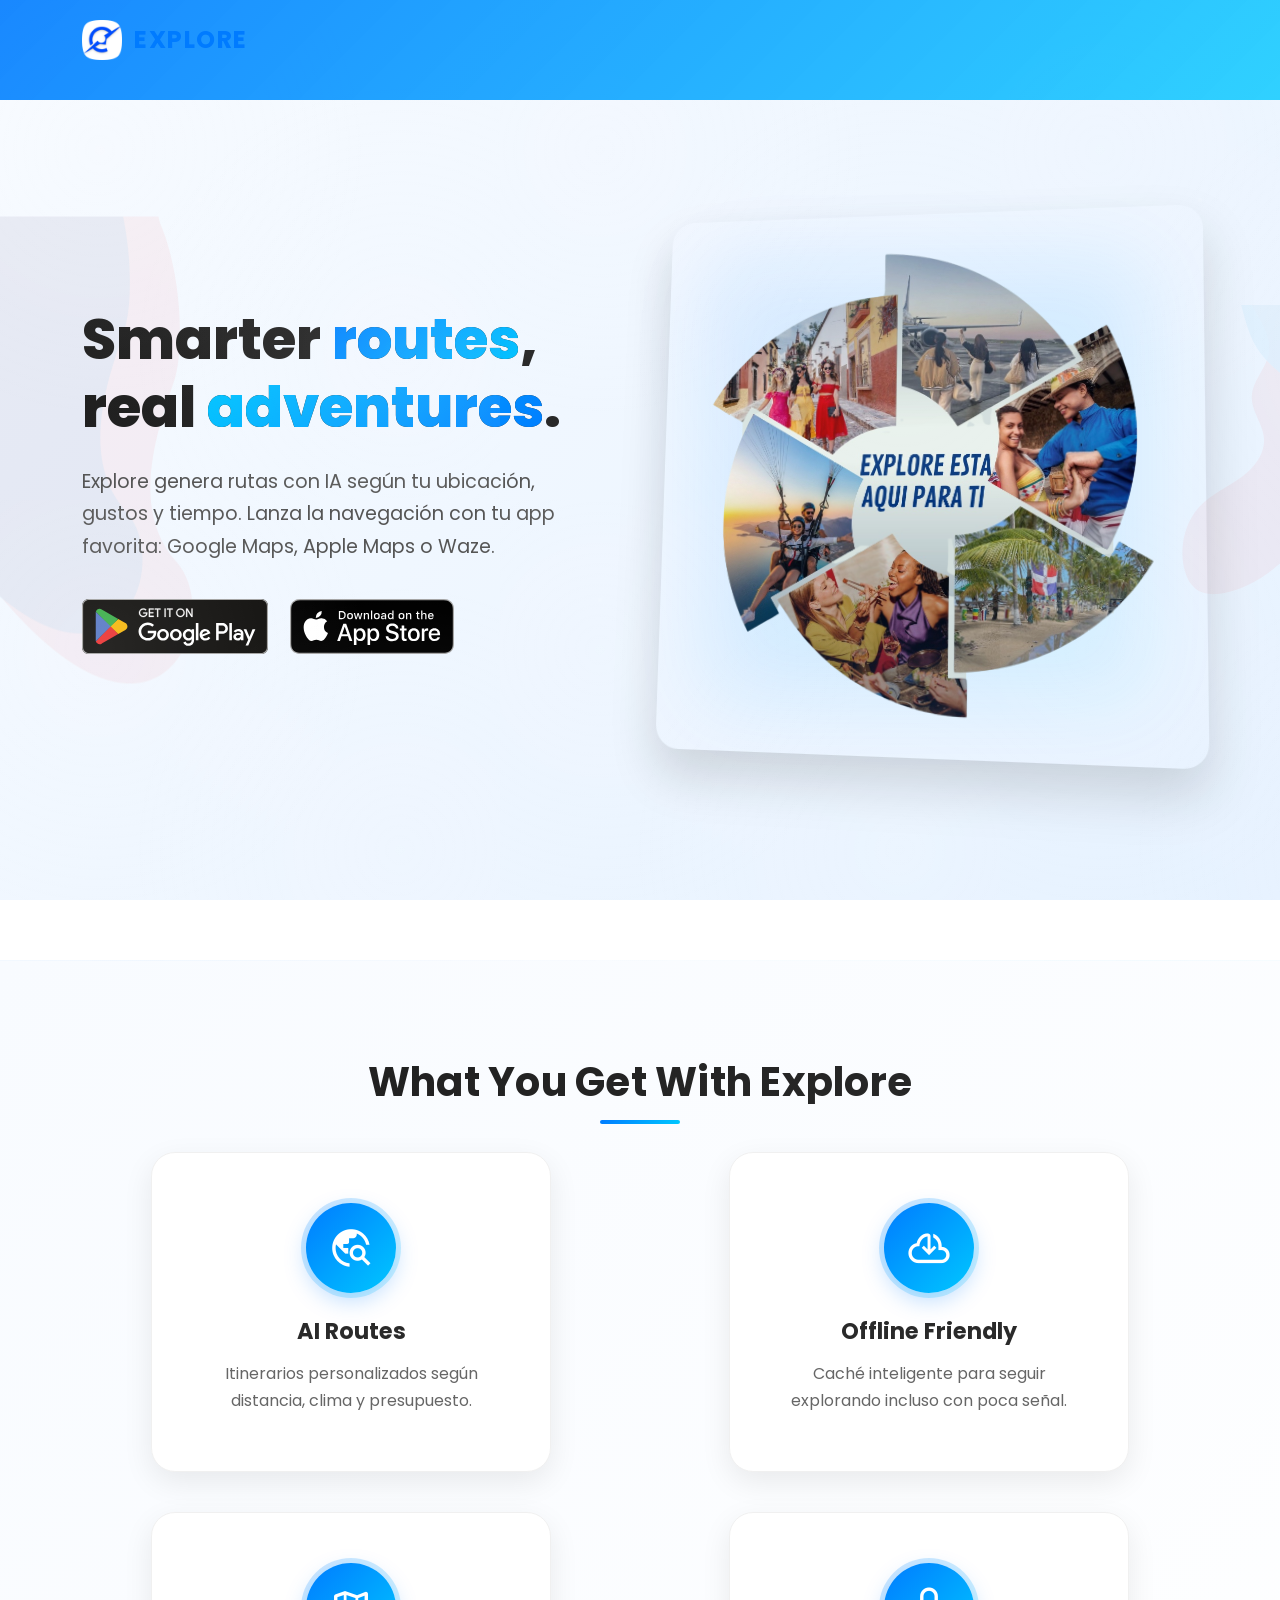
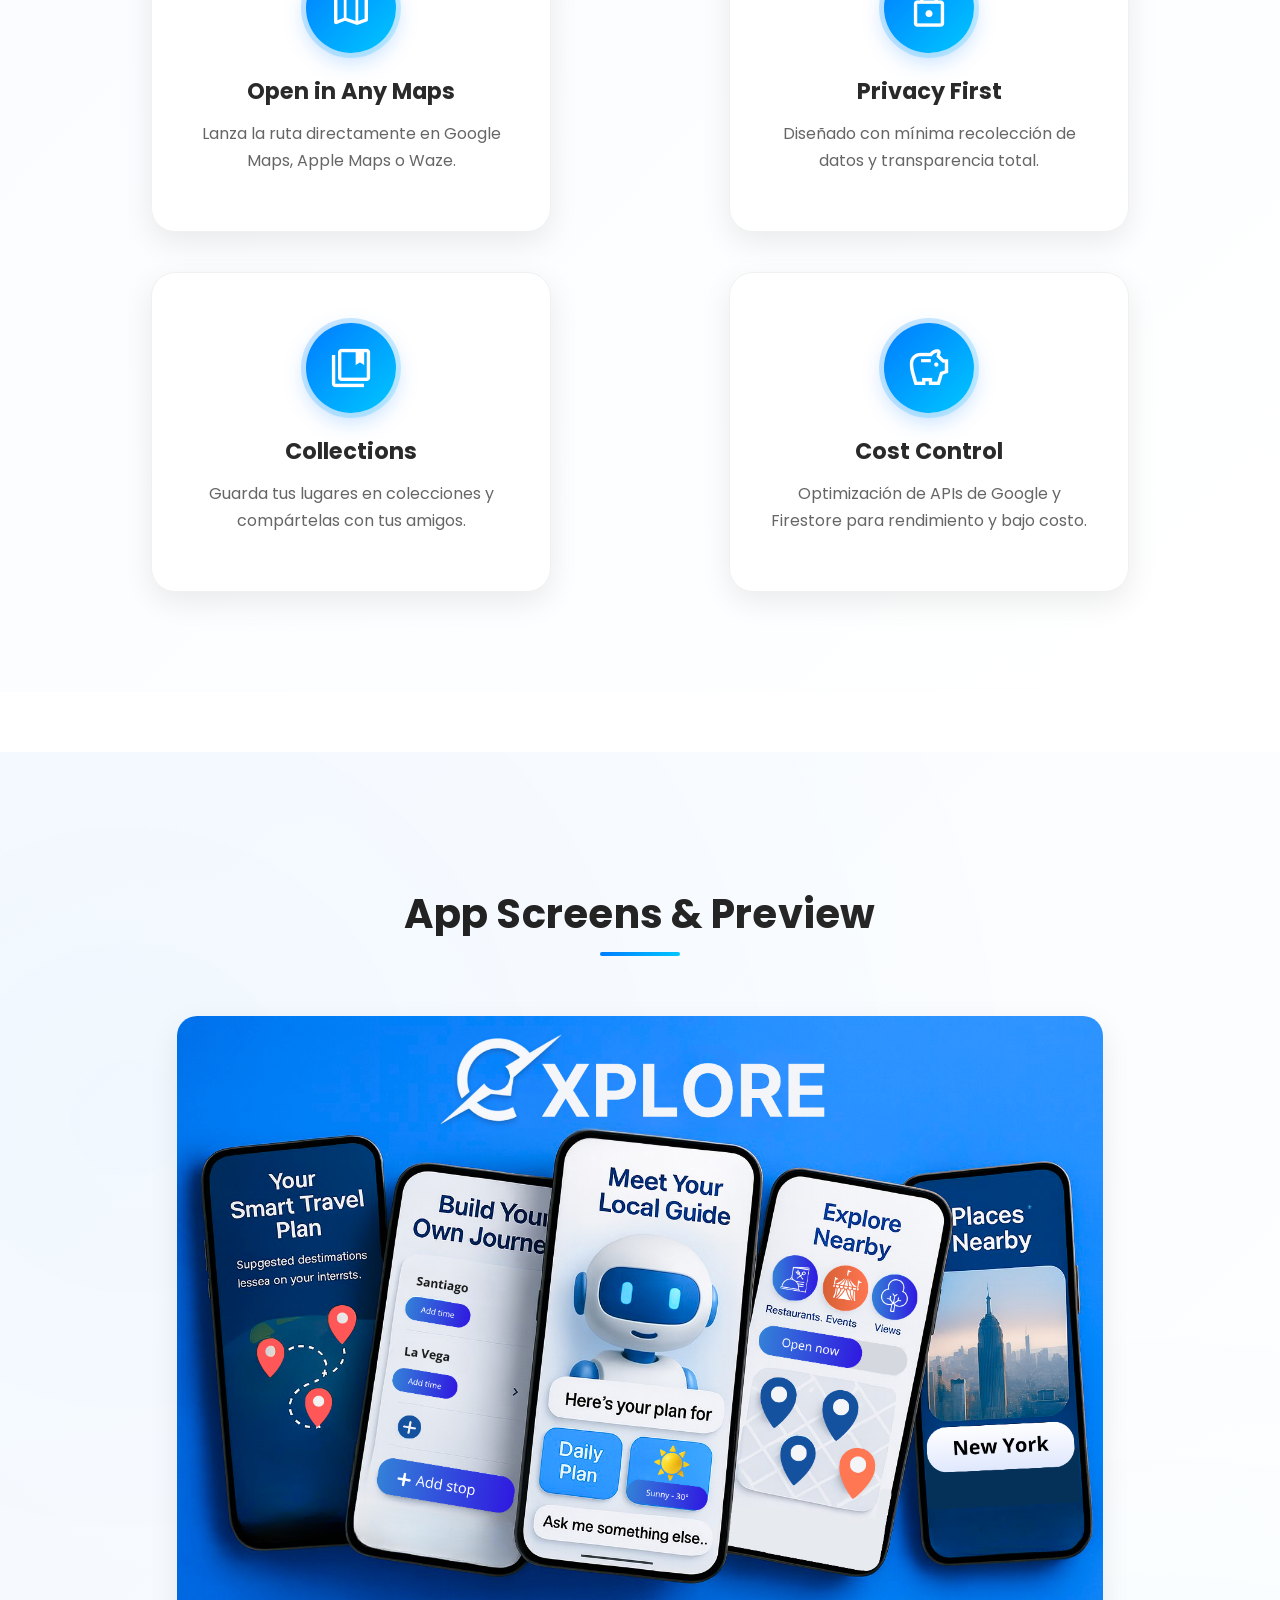
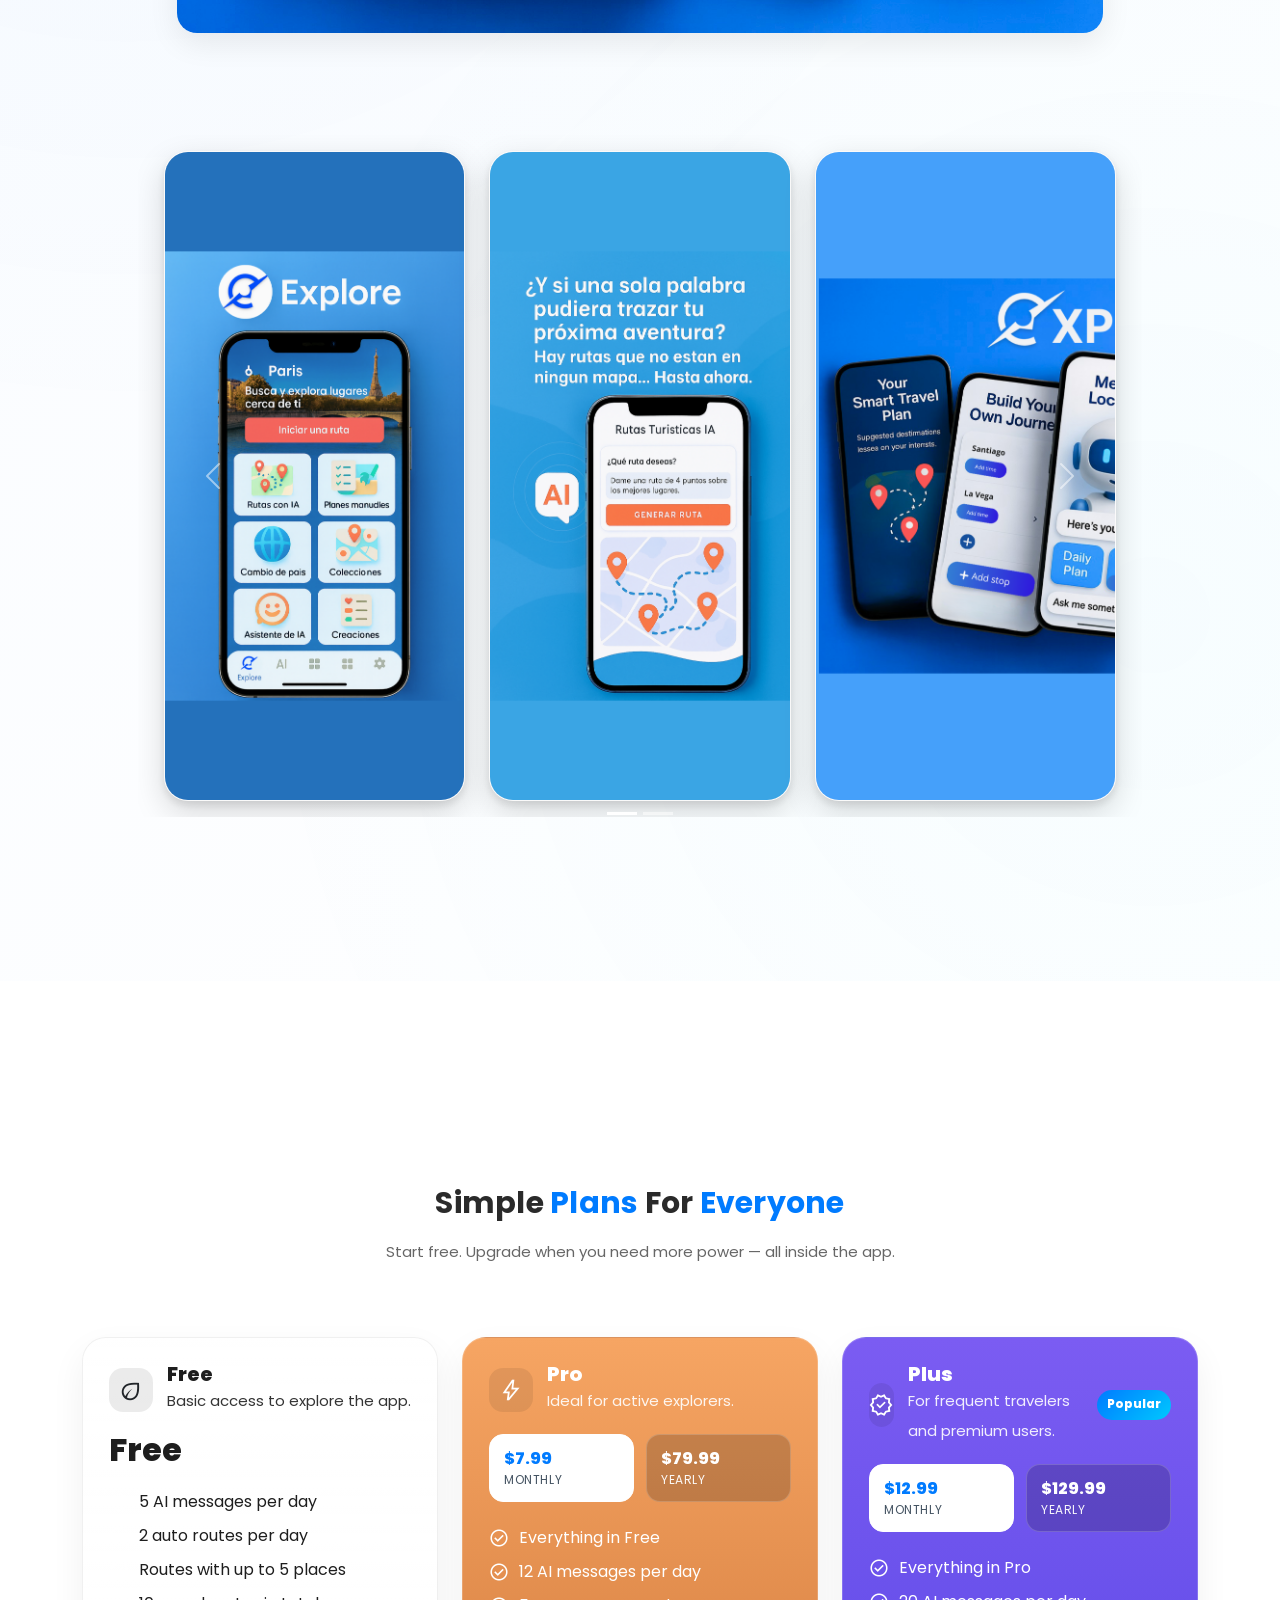
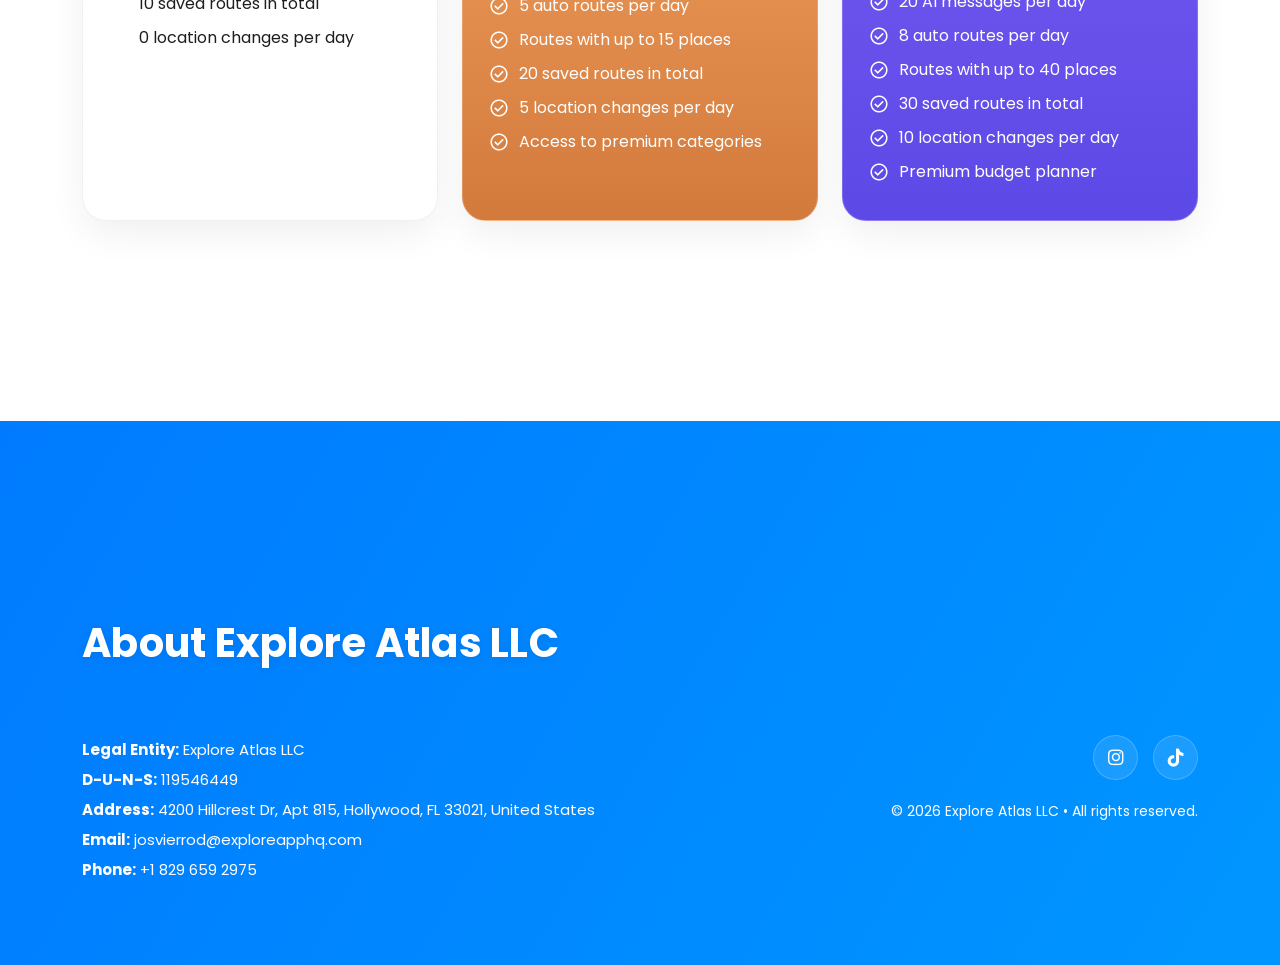
==== commit 7f857006: "Almost Done" ====
--- a/index.html
+++ b/index.html
@@ -1,43 +1,30 @@
 <!DOCTYPE html>
 <html lang="en">
 <head>
-    <meta charset="UTF-8">
-    <meta name="viewport" content="width=device-width, initial-scale=1, shrink-to-fit=no">
+    <meta charset="UTF-8" />
+    <meta name="viewport" content="width=device-width, initial-scale=1, shrink-to-fit=no" />
     <meta name="description" content="Explore Atlas – AI-assisted routes, offline-friendly and multi-map launch (Google, Apple, Waze). Public Beta in the Dominican Republic." />
     <meta name="theme-color" content="#ff7a33" />
     <title>Explore Atlas – Smarter Routes, Real Adventures</title>
 
-    <!-- Font Awesome (Brands) para íconos monocromos -->
+    <!-- Font Awesome (Brands) -->
     <link rel="stylesheet" href="https://cdnjs.cloudflare.com/ajax/libs/font-awesome/6.5.2/css/all.min.css">
 
+    <!-- Material Symbols (Outlined) -->
+    <link rel="stylesheet" href="https://fonts.googleapis.com/css2?family=Material+Symbols+Outlined:opsz,wght,FILL,GRAD@24,400,0,0" />
+
     <!-- Bootstrap core CSS -->
-    <link href="vendor/bootstrap/css/bootstrap.min.css" rel="stylesheet">
+    <link href="vendor/bootstrap/css/bootstrap.min.css" rel="stylesheet" />
 
     <!-- Additional CSS Files -->
-    <link rel="stylesheet" href="assets/css/fontawesome.css">
-    <link rel="stylesheet" href="assets/css/templatemo-space-dynamic.css">
-    <link rel="stylesheet" href="assets/css/animated.css">
-    <link rel="stylesheet" href="assets/css/owl.css">
-    <link rel="icon" href="assets/images/logo.svg" type="image/svg+xml">
-
-    <!-- Social buttons (monocromos, no cambian tu paleta) -->
-    <style>
-        .social-links{display:flex; gap:.5rem; flex-wrap:wrap}
-        .social-btn{
-          display:inline-flex; align-items:center; justify-content:center;
-          width:44px; height:44px; border-radius:9999px;
-          border:1px solid rgba(0,0,0,.08);
-          background:#fff; color:#111; /* neutro; no altera tu paleta */
-          box-shadow:0 4px 12px rgba(0,0,0,.08);
-          transition:transform .15s ease, box-shadow .15s ease;
-        }
-        .social-btn:hover{ transform:translateY(-2px); box-shadow:0 8px 18px rgba(0,0,0,.12) }
-        .social-btn i{ font-size:18px; line-height:1 }
-    </style>
+    <link rel="stylesheet" href="assets/css/fontawesome.css" />
+    <link rel="stylesheet" href="assets/css/templatemo-space-dynamic.css" />
+    <link rel="stylesheet" href="assets/css/animated.css" />
+    <link rel="stylesheet" href="assets/css/owl.css" />
+    <link rel="icon" href="assets/images/logo.svg" type="image/svg+xml" />
 </head>
 
 <body>
-
 <!-- ***** Preloader ***** -->
 <div id="js-preloader" class="js-preloader">
     <div class="preloader-inner">
@@ -50,9 +37,11 @@
 <header class="header-area header-sticky wow slideInDown" data-wow-duration="0.75s" data-wow-delay="0s">
     <div class="container">
         <nav class="main-nav">
-            <a href="#top" class="logo"><img src="assets/images/icon-192.png" alt="Explore Logo"> <h4>Explore</h4></a>
-
-            <a class='menu-trigger'><span>Menu</span></a>
+            <a href="#top" class="logo">
+                <img src="assets/images/icon-192.png" alt="Explore Logo" />
+                <h4>Explore</h4>
+            </a>
+            <a class="menu-trigger"><span>Menu</span></a>
         </nav>
     </div>
 </header>
@@ -64,9 +53,11 @@
             <div class="col-lg-6 align-self-center">
                 <div class="left-content header-text wow fadeInLeft" data-wow-duration="1s" data-wow-delay="1s">
                     <h2>Smarter <em>routes</em>, real <span>adventures</span>.</h2>
-                    <p>Explore genera rutas con IA según tu ubicación, gustos y tiempo. Lanza la navegación con tu app favorita: Google Maps, Apple Maps o Waze.</p>
-
-                    <!-- Store Buttons -->
+                    <p>
+                        Explore genera rutas con IA según tu ubicación, gustos y tiempo. Lanza la
+                        navegación con tu app favorita: Google Maps, Apple Maps o Waze.
+                    </p>
+
                     <div class="store-buttons mt-4">
                         <a href="https://play.google.com/store/apps/details?id=com.exploreatlas.app" target="_blank" class="me-2">
                             <img src="assets/images/googleplay-badge.svg" alt="Get it on Google Play" style="height:55px;">
@@ -80,14 +71,14 @@
 
             <div class="col-lg-6 text-center">
                 <div class="right-image wow fadeInRight" data-wow-duration="1s" data-wow-delay="0.5s">
-                    <img src="assets/images/ExplorePromo1.png" alt="Explore app preview">
-                </div>
-            </div>
-        </div>
-    </div>
-</div>
-
-<!-- ***** Features ***** -->
+                    <img src="assets/images/ExplorePromo1.png" alt="Explore app preview" />
+                </div>
+            </div>
+        </div>
+    </div>
+</div>
+
+<!-- ***** Features (Material Symbols) ***** -->
 <div id="features" class="our-services section">
     <div class="container">
         <div class="section-heading text-center mb-5">
@@ -96,37 +87,37 @@
 
         <div class="features-grid">
             <div class="service-item wow fadeInUp" data-wow-delay="0.2s">
-                <div class="icon"><img src="assets/images/service-icon-01.png" alt=""></div>
+                <div class="icon"><span class="material-symbols-outlined">travel_explore</span></div>
                 <h4>AI Routes</h4>
                 <p>Itinerarios personalizados según distancia, clima y presupuesto.</p>
             </div>
 
             <div class="service-item wow fadeInUp" data-wow-delay="0.3s">
-                <div class="icon"><img src="assets/images/service-icon-02.png" alt=""></div>
+                <div class="icon"><span class="material-symbols-outlined">cloud_download</span></div>
                 <h4>Offline Friendly</h4>
                 <p>Caché inteligente para seguir explorando incluso con poca señal.</p>
             </div>
 
             <div class="service-item wow fadeInUp" data-wow-delay="0.4s">
-                <div class="icon"><img src="assets/images/service-icon-03.png" alt=""></div>
+                <div class="icon"><span class="material-symbols-outlined">map</span></div>
                 <h4>Open in Any Maps</h4>
                 <p>Lanza la ruta directamente en Google Maps, Apple Maps o Waze.</p>
             </div>
 
             <div class="service-item wow fadeInUp" data-wow-delay="0.5s">
-                <div class="icon"><img src="assets/images/service-icon-04.png" alt=""></div>
+                <div class="icon"><span class="material-symbols-outlined">lock</span></div>
                 <h4>Privacy First</h4>
                 <p>Diseñado con mínima recolección de datos y transparencia total.</p>
             </div>
 
             <div class="service-item wow fadeInUp" data-wow-delay="0.6s">
-                <div class="icon"><img src="assets/images/service-icon-05.png" alt=""></div>
+                <div class="icon"><span class="material-symbols-outlined">collections_bookmark</span></div>
                 <h4>Collections</h4>
                 <p>Guarda tus lugares en colecciones y compártelas con tus amigos.</p>
             </div>
 
             <div class="service-item wow fadeInUp" data-wow-delay="0.7s">
-                <div class="icon"><img src="assets/images/service-icon-06.png" alt=""></div>
+                <div class="icon"><span class="material-symbols-outlined">savings</span></div>
                 <h4>Cost Control</h4>
                 <p>Optimización de APIs de Google y Firestore para rendimiento y bajo costo.</p>
             </div>
@@ -137,56 +128,166 @@
 <!-- ***** Screens / Portfolio ***** -->
 <div id="screens" class="our-portfolio section">
     <div class="container">
-        <div class="section-heading">
+        <div class="section-heading text-center mb-5">
             <h2>App <em>Screens</em> & <span>Preview</span></h2>
         </div>
-        <div class="row">
+
+        <!-- Imagen horizontal principal -->
+        <div class="row justify-content-center mb-5">
+            <div class="col-lg-10 text-center">
+                <div class="item wow fadeInUp" data-wow-delay="0.2s" style="border-radius:16px; overflow:hidden;">
+                    <img src="assets/images/P1.png" alt="Explore Web Preview" class="img-fluid shadow-lg" style="border-radius:16px;">
+                </div>
+            </div>
+        </div>
+
+        <!-- Carrusel múltiple -->
+        <div id="appScreensCarousel" class="carousel slide wow fadeInUp" data-bs-ride="carousel" data-bs-interval="4000" data-wow-delay="0.4s">
+            <div class="carousel-inner">
+                <!-- Slide 1 -->
+                <div class="carousel-item active">
+                    <div class="d-flex justify-content-center gap-4 flex-wrap">
+                        <img src="assets/images/P2.png" class="phone-img" alt="App Screen 1">
+                        <img src="assets/images/P3.png" class="phone-img" alt="App Screen 2">
+                        <img src="assets/images/P4.png" class="phone-img" alt="App Screen 3">
+                    </div>
+                </div>
+                <!-- Slide 2 -->
+                <div class="carousel-item">
+                    <div class="d-flex justify-content-center gap-4 flex-wrap">
+                        <img src="assets/images/P5.png" class="phone-img" alt="App Screen 4">
+                        <img src="assets/images/P6.png" class="phone-img" alt="App Screen 5">
+                        <img src="assets/images/P7.png" class="phone-img" alt="App Screen 6">
+                    </div>
+                </div>
+            </div>
+
+            <!-- Controles -->
+            <button class="carousel-control-prev" type="button" data-bs-target="#appScreensCarousel" data-bs-slide="prev">
+                <span class="carousel-control-prev-icon" aria-hidden="true"></span>
+                <span class="visually-hidden">Anterior</span>
+            </button>
+            <button class="carousel-control-next" type="button" data-bs-target="#appScreensCarousel" data-bs-slide="next">
+                <span class="carousel-control-next-icon" aria-hidden="true"></span>
+                <span class="visually-hidden">Siguiente</span>
+            </button>
+
+            <!-- Indicadores -->
+            <div class="carousel-indicators mt-3">
+                <button type="button" data-bs-target="#appScreensCarousel" data-bs-slide-to="0" class="active"></button>
+                <button type="button" data-bs-target="#appScreensCarousel" data-bs-slide-to="1"></button>
+            </div>
+        </div>
+    </div>
+</div>
+
+<!-- ***** Pricing (Actualizado a 3 tarjetas) ***** -->
+<!-- ***** Pricing (Landing Version – sin botones ni “Current Plan”) ***** -->
+<section id="pricing" class="pricing section">
+    <div class="container">
+        <div class="section-heading text-center">
+            <h2>Simple <em>Plans</em> for <span>Everyone</span></h2>
+            <p class="pricing-sub">Start free. Upgrade when you need more power — all inside the app.</p>
+        </div>
+
+        <div class="row g-4 justify-content-center">
+            <!-- FREE -->
             <div class="col-lg-4 col-md-6">
-                <div class="item wow bounceInUp"><img src="assets/images/portfolio-image.png" alt="Screen 1"></div>
-            </div>
+                <article class="plan-card plan-free wow fadeInUp" data-wow-delay="0.1s">
+                    <div class="plan-top">
+                        <div class="plan-icon"><span class="material-symbols-outlined">eco</span></div>
+                        <div>
+                            <h3 class="plan-title">Free</h3>
+                            <p class="plan-sub">Basic access to explore the app.</p>
+                        </div>
+                    </div>
+
+                    <div class="plan-price-big">Free</div>
+
+                    <ul class="plan-features">
+                        <li class="ok"><span class="material-symbols-outlined">check_circle</span> 5 AI messages per day</li>
+                        <li class="ok"><span class="material-symbols-outlined">check_circle</span> 2 auto routes per day</li>
+                        <li class="ok"><span class="material-symbols-outlined">check_circle</span> Routes with up to 5 places</li>
+                        <li class="ok"><span class="material-symbols-outlined">check_circle</span> 10 saved routes in total</li>
+                        <li class="ok"><span class="material-symbols-outlined">check_circle</span> 0 location changes per day</li>
+                    </ul>
+                </article>
+            </div>
+
+            <!-- PRO -->
             <div class="col-lg-4 col-md-6">
-                <div class="item wow bounceInUp"><img src="assets/images/portfolio-image.png" alt="Screen 2"></div>
-            </div>
+                <article class="plan-card plan-pro wow fadeInUp" data-wow-delay="0.2s">
+                    <div class="plan-top">
+                        <div class="plan-icon"><span class="material-symbols-outlined">bolt</span></div>
+                        <div>
+                            <h3 class="plan-title">Pro</h3>
+                            <p class="plan-sub">Ideal for active explorers.</p>
+                        </div>
+                    </div>
+
+                    <div class="price-toggle">
+                        <div class="pill active">
+                            <div class="pill-price">$7.99</div>
+                            <div class="pill-tag">MONTHLY</div>
+                        </div>
+                        <div class="pill">
+                            <div class="pill-price">$79.99</div>
+                            <div class="pill-tag">YEARLY</div>
+                        </div>
+                    </div>
+
+                    <ul class="plan-features">
+                        <li class="ok"><span class="material-symbols-outlined">check_circle</span> Everything in Free</li>
+                        <li class="ok"><span class="material-symbols-outlined">check_circle</span> 12 AI messages per day</li>
+                        <li class="ok"><span class="material-symbols-outlined">check_circle</span> 5 auto routes per day</li>
+                        <li class="ok"><span class="material-symbols-outlined">check_circle</span> Routes with up to 15 places</li>
+                        <li class="ok"><span class="material-symbols-outlined">check_circle</span> 20 saved routes in total</li>
+                        <li class="ok"><span class="material-symbols-outlined">check_circle</span> 5 location changes per day</li>
+                        <li class="ok"><span class="material-symbols-outlined">check_circle</span> Access to premium categories</li>
+                    </ul>
+                </article>
+            </div>
+
+            <!-- PLUS -->
             <div class="col-lg-4 col-md-6">
-                <div class="item wow bounceInUp"><img src="assets/images/portfolio-image.png" alt="Screen 3"></div>
-            </div>
-        </div>
-    </div>
-</div>
-
-<!-- ***** Pricing ***** -->
-<div id="pricing" class="section our-services">
-    <div class="container">
-        <div class="section-heading">
-            <h2>Simple <em>Plans</em> for <span>Everyone</span></h2>
-        </div>
-        <div class="row">
-            <div class="col-lg-6">
-                <div class="pricing-item card wow fadeInLeft" data-wow-delay="0.3s">
-                    <h4>Free</h4>
-                    <ul>
-                        <li>AI Routes (Fair Use)</li>
-                        <li>Open in Maps</li>
-                        <li>Save Favorites</li>
+                <article class="plan-card plan-plus wow fadeInUp" data-wow-delay="0.3s">
+                    <div class="plan-top">
+                        <div class="plan-icon"><span class="material-symbols-outlined">verified</span></div>
+                        <div>
+                            <h3 class="plan-title">Plus</h3>
+                            <p class="plan-sub">For frequent travelers and premium users.</p>
+                        </div>
+                        <span class="plan-badge">Popular</span>
+                    </div>
+
+                    <div class="price-toggle">
+                        <div class="pill active">
+                            <div class="pill-price">$12.99</div>
+                            <div class="pill-tag">MONTHLY</div>
+                        </div>
+                        <div class="pill">
+                            <div class="pill-price">$129.99</div>
+                            <div class="pill-tag">YEARLY</div>
+                        </div>
+                    </div>
+
+                    <ul class="plan-features">
+                        <li class="ok"><span class="material-symbols-outlined">check_circle</span> Everything in Pro</li>
+                        <li class="ok"><span class="material-symbols-outlined">check_circle</span> 20 AI messages per day</li>
+                        <li class="ok"><span class="material-symbols-outlined">check_circle</span> 8 auto routes per day</li>
+                        <li class="ok"><span class="material-symbols-outlined">check_circle</span> Routes with up to 40 places</li>
+                        <li class="ok"><span class="material-symbols-outlined">check_circle</span> 30 saved routes in total</li>
+                        <li class="ok"><span class="material-symbols-outlined">check_circle</span> 10 location changes per day</li>
+                        <li class="ok"><span class="material-symbols-outlined">check_circle</span> Premium budget planner</li>
                     </ul>
-                </div>
-            </div>
-            <div class="col-lg-6">
-                <div class="pricing-item card wow fadeInRight" data-wow-delay="0.3s">
-                    <h4>Pro (Coming)</h4>
-                    <ul>
-                        <li>Unlimited Routes</li>
-                        <li>Smart Offline Cache</li>
-                        <li>Advanced Filters</li>
-                    </ul>
-                    <div class="main-red-button"><a href="#contact">Get Notified</a></div>
-                </div>
-            </div>
-        </div>
-    </div>
-</div>
-
-<!-- ***** About / Contact (con redes) ***** -->
+                </article>
+            </div>
+        </div>
+    </div>
+</section>
+
+
+<!-- ***** About / Contact ***** -->
 <div id="contact" class="contact-us section">
     <div class="container">
         <div class="section-heading">
@@ -201,16 +302,13 @@
                 <p><strong>Phone:</strong> +1 829 659 2975</p>
             </div>
 
-            <!-- Social buttons (monocromos) + copyright -->
             <div class="col-lg-6 d-flex flex-column align-items-lg-end align-items-start">
                 <div class="social-links mb-3">
-                    <a class="social-btn" href="https://instagram.com/exploreatlasapp" target="_blank" rel="noopener noreferrer" aria-label="Instagram">
-                        <i class="fa-brands fa-instagram" aria-hidden="true"></i>
-                        <span class="visually-hidden">Instagram</span>
+                    <a class="social-btn" href="https://www.instagram.com/explore.app.latam?utm_source=ig_web_button_share_sheet&amp;igsh=ZDNlZDc0MzIxNw==" target="_blank" rel="noopener noreferrer" aria-label="Instagram">
+                        <i class="fa-brands fa-instagram"></i>
                     </a>
-                    <a class="social-btn" href="https://www.tiktok.com/@exploreatlasapp" target="_blank" rel="noopener noreferrer" aria-label="TikTok">
-                        <i class="fa-brands fa-tiktok" aria-hidden="true"></i>
-                        <span class="visually-hidden">TikTok</span>
+                    <a class="social-btn" href="https://www.tiktok.com/@explore.app?lang=es-419" target="_blank" rel="noopener noreferrer" aria-label="TikTok">
+                        <i class="fa-brands fa-tiktok"></i>
                     </a>
                 </div>
                 <p class="mb-0 small">© <span id="year"></span> Explore Atlas LLC • All rights reserved.</p>
@@ -219,8 +317,7 @@
     </div>
 </div>
 
-<!-- ***** Footer ***** -->
-
+<!-- ***** Scripts ***** -->
 <script>
     document.getElementById('year').textContent = new Date().getFullYear();
 </script>
--- a/assets/css/templatemo-space-dynamic.css
+++ b/assets/css/templatemo-space-dynamic.css
@@ -4140,4 +4140,243 @@
 #features .service-item.in-view {
   opacity: 1;
   transform: translateY(0);
-}+}
+/* === Carrusel Moderno Conservando Tamaño Original === */
+#appScreensCarousel {
+  position: relative;
+  max-width: 100%;
+  width: 90%;
+  margin: 0 auto;
+  padding: 1.5rem 0;
+}
+
+#appScreensCarousel .carousel-item .d-flex {
+  justify-content: center;
+  align-items: center;
+  gap: 2rem;
+  flex-wrap: nowrap;
+  padding: 1rem 0;
+}
+
+#appScreensCarousel .phone-img {
+  flex: 1 1 auto;
+  max-width: 30%;
+  height: auto;
+  border-radius: 24px;
+  object-fit: contain; /* Mantiene toda la imagen visible */
+  box-shadow:
+    0 12px 32px rgba(0, 0, 0, 0.15),
+    0 4px 8px rgba(0, 0, 0, 0.1);
+  transition: all 0.4s cubic-bezier(0.175, 0.885, 0.32, 1.275);
+  cursor: pointer;
+  border: 1px solid rgba(255, 255, 255, 0.2);
+  background: #fff;
+}
+
+#appScreensCarousel .phone-img:hover {
+  transform: translateY(-6px) scale(1.03);
+  box-shadow:
+    0 20px 40px rgba(0, 0, 0, 0.25),
+    0 8px 16px rgba(0, 0, 0, 0.15);
+  z-index: 10;
+}
+
+/* Efecto sutil en elementos no hover */
+#appScreensCarousel .phone-img:not(:hover) {
+  filter: brightness(0.98);
+}
+
+/* Responsivo Manteniendo Proporciones */
+@media (max-width: 1200px) {
+  #appScreensCarousel {
+    width: 92%;
+  }
+
+  #appScreensCarousel .phone-img {
+    max-width: 30%;
+  }
+}
+
+@media (max-width: 992px) {
+  #appScreensCarousel {
+    width: 95%;
+  }
+
+  #appScreensCarousel .phone-img {
+    max-width: 45%;
+  }
+
+  #appScreensCarousel .d-flex {
+    gap: 1.5rem;
+  }
+}
+
+@media (max-width: 768px) {
+  #appScreensCarousel {
+    width: 98%;
+    padding: 1rem 0;
+  }
+
+  #appScreensCarousel .phone-img {
+    max-width: 70%;
+  }
+}
+
+@media (max-width: 576px) {
+  #appScreensCarousel {
+    width: 100%;
+  }
+
+  #appScreensCarousel .phone-img {
+    max-width: 80%;
+    border-radius: 20px;
+  }
+
+  #appScreensCarousel .phone-img:hover {
+    transform: translateY(-4px) scale(1.02);
+  }
+}
+
+/* Animación suave al cambiar slides */
+#appScreensCarousel .carousel-item {
+  transition: transform 0.6s ease-in-out;
+}
+
+#appScreensCarousel .carousel-item.active {
+  animation: smoothAppear 0.5s ease-out;
+}
+
+@keyframes smoothAppear {
+  from {
+    opacity: 0.8;
+    transform: translateX(10px);
+  }
+  to {
+    opacity: 1;
+    transform: translateX(0);
+  }
+}
+/* ===== Material Symbols – Ajustes globales ===== */
+.material-symbols-outlined {
+  font-variation-settings: 'FILL' 0, 'wght' 550, 'GRAD' 0, 'opsz' 48;
+  display: inline-block;
+  line-height: 1;
+  vertical-align: middle;
+  user-select: none;
+}
+
+/* ===== Features: icono circular con degradado ===== */
+#features .service-item .icon {
+  width: 90px;
+  height: 90px;
+  border-radius: 50%;
+  background: linear-gradient(135deg, var(--primary-color), var(--accent-color));
+  display: flex;
+  align-items: center;
+  justify-content: center;
+  margin: 0 auto 25px auto;
+  box-shadow: 0 8px 22px rgba(0, 123, 255, 0.25);
+  transition: transform 0.25s ease, box-shadow 0.25s ease;
+}
+
+#features .service-item .icon .material-symbols-outlined {
+  font-size: 44px;   /* tamaño del glifo */
+  color: #fff;       /* glifo blanco sobre degradado */
+}
+
+#features .service-item:hover .icon {
+  transform: scale(1.08);
+  box-shadow: 0 12px 30px rgba(0, 123, 255, 0.35);
+}
+
+#features .service-item .icon img { display: none !important; }
+
+/* ===== Pricing (3 cards con pills de precio) ===== */
+.pricing .pricing-sub{max-width:560px;margin:12px auto 0;color:#666}
+
+.plan-card{
+  position:relative;background:#fff;border:1px solid #f0f0f0;border-radius:24px;
+  padding:26px;box-shadow:0 14px 35px rgba(0,0,0,.06);
+  transition:transform .25s ease, box-shadow .25s ease, border-color .25s ease;
+  height:100%;display:flex;flex-direction:column;gap:18px
+}
+.plan-card:hover{transform:translateY(-6px);box-shadow:0 22px 55px rgba(0,0,0,.10);border-color:var(--primary-color)}
+
+.plan-top{display:flex;align-items:center;gap:14px}
+.plan-icon{
+  width:44px;height:44px;border-radius:14px;display:flex;align-items:center;justify-content:center;
+  background:rgba(0,0,0,.08)
+}
+.plan-icon .material-symbols-outlined{font-size:24px}
+
+.plan-title{font-size:1.25rem;font-weight:800;line-height:1;color:#fff}
+.plan-sub{margin:2px 0 0;color:#fff;opacity:.9}
+.plan-chip{
+  margin-left:auto;display:inline-flex;align-items:center;gap:6px;font-size:.8rem;font-weight:700;
+  background:rgba(255,255,255,.25);color:#fff;padding:6px 10px;border-radius:999px
+}
+.plan-chip .material-symbols-outlined{font-size:18px}
+
+.plan-price-big{font-size:2rem;font-weight:800;color:#fff;line-height:1}
+
+.price-toggle{display:flex;gap:12px}
+.pill{
+  flex:1;border-radius:14px;padding:12px 14px;text-align:left;background:rgba(0,0,0,.18);
+  color:#fff;border:1px solid rgba(255,255,255,.18)
+}
+.pill .pill-price{font-weight:800}
+.pill .pill-tag{font-size:.75rem;opacity:.95;letter-spacing:.6px}
+.pill.active{background:#fff;color:var(--primary-color);border-color:#fff}
+.pill.active .pill-tag{color:#3b4b5a}
+
+/* Lista de beneficios */
+.plan-features{list-style:none;padding:0;margin:6px 0 10px;display:grid;gap:10px}
+.plan-features li{display:flex;align-items:center;gap:10px;color:#fff}
+.plan-features li .material-symbols-outlined{font-size:20px}
+.plan-features li.ok .material-symbols-outlined{color:#fff}
+
+/* Botones */
+.btn-plan{
+  margin-top:auto;display:inline-flex;align-items:center;justify-content:center;gap:8px;
+  padding:14px 18px;border-radius:16px;font-weight:800;text-decoration:none;
+  border:0;background:linear-gradient(135deg, var(--primary-color), var(--accent-color));
+  color:#fff;box-shadow:0 12px 28px rgba(0,123,255,.28);transition:transform .2s ease, filter .2s ease
+}
+.btn-plan:hover{transform:translateY(-2px);filter:brightness(1.05)}
+.btn-disabled{background:rgba(255,255,255,.35);color:#fff;box-shadow:none;cursor:not-allowed}
+
+/* Badge Popular para Plus */
+.plan-badge{
+  margin-left:auto;background:linear-gradient(135deg, var(--primary-color), var(--accent-color));
+  color:#fff;font-weight:800;font-size:.72rem;padding:6px 10px;border-radius:999px
+}
+
+/* Temas/gradientes por plan (como en tus screenshots) */
+.plan-free{
+  background:linear-gradient(180deg, rgba(255,255,255,.65), rgba(255,255,255,.55));
+  border-color:rgba(0,0,0,.06);backdrop-filter:blur(8px)
+}
+.plan-free .plan-title,.plan-free .plan-sub,.plan-free .plan-price-big,
+.plan-free .plan-features li{color:#1e1e1e}
+.plan-free .pill{background:#f0f2f6;color:#1e1e1e;border-color:#e5e7eb}
+.plan-free .pill.active{background:linear-gradient(135deg, var(--primary-color), var(--accent-color));color:#fff}
+.plan-free .btn-disabled{background:#e6e9ef;color:#8b96a6}
+.plan-free .plan-chip{background:#e6e9ef;color:#3b4b5a}
+
+/* PRO (naranja) */
+.plan-pro{
+  color:#fff;background:linear-gradient(180deg,#F6A563 0%,#D27A3C 100%);
+  border:1px solid rgba(255,255,255,.18)
+}
+
+/* PLUS (morado) */
+.plan-plus{
+  color:#fff;background:linear-gradient(180deg,#7B5CF2 0%,#5C49E6 100%);
+  border:1px solid rgba(255,255,255,.18)
+}
+
+/* Responsive */
+@media (max-width:768px){
+  .plan-card{padding:22px}
+  .plan-price-big{font-size:1.7rem}
+}
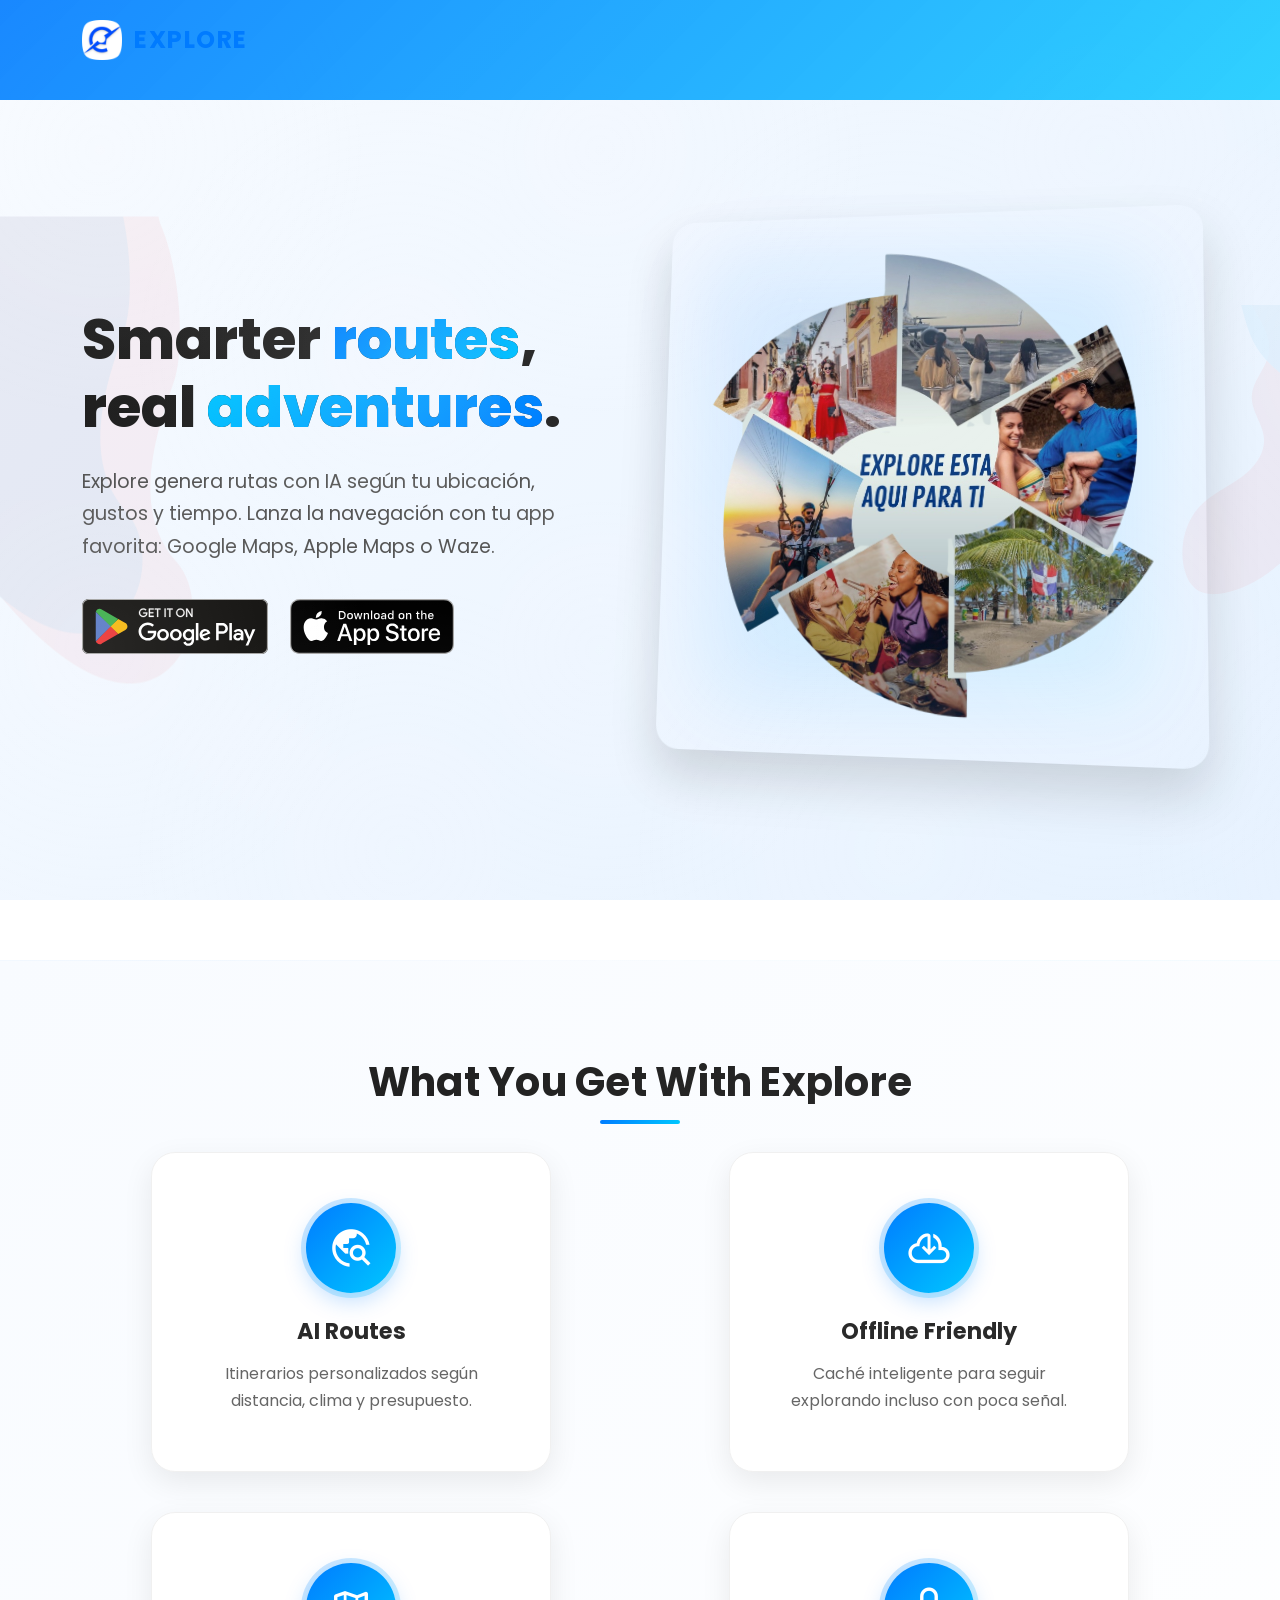
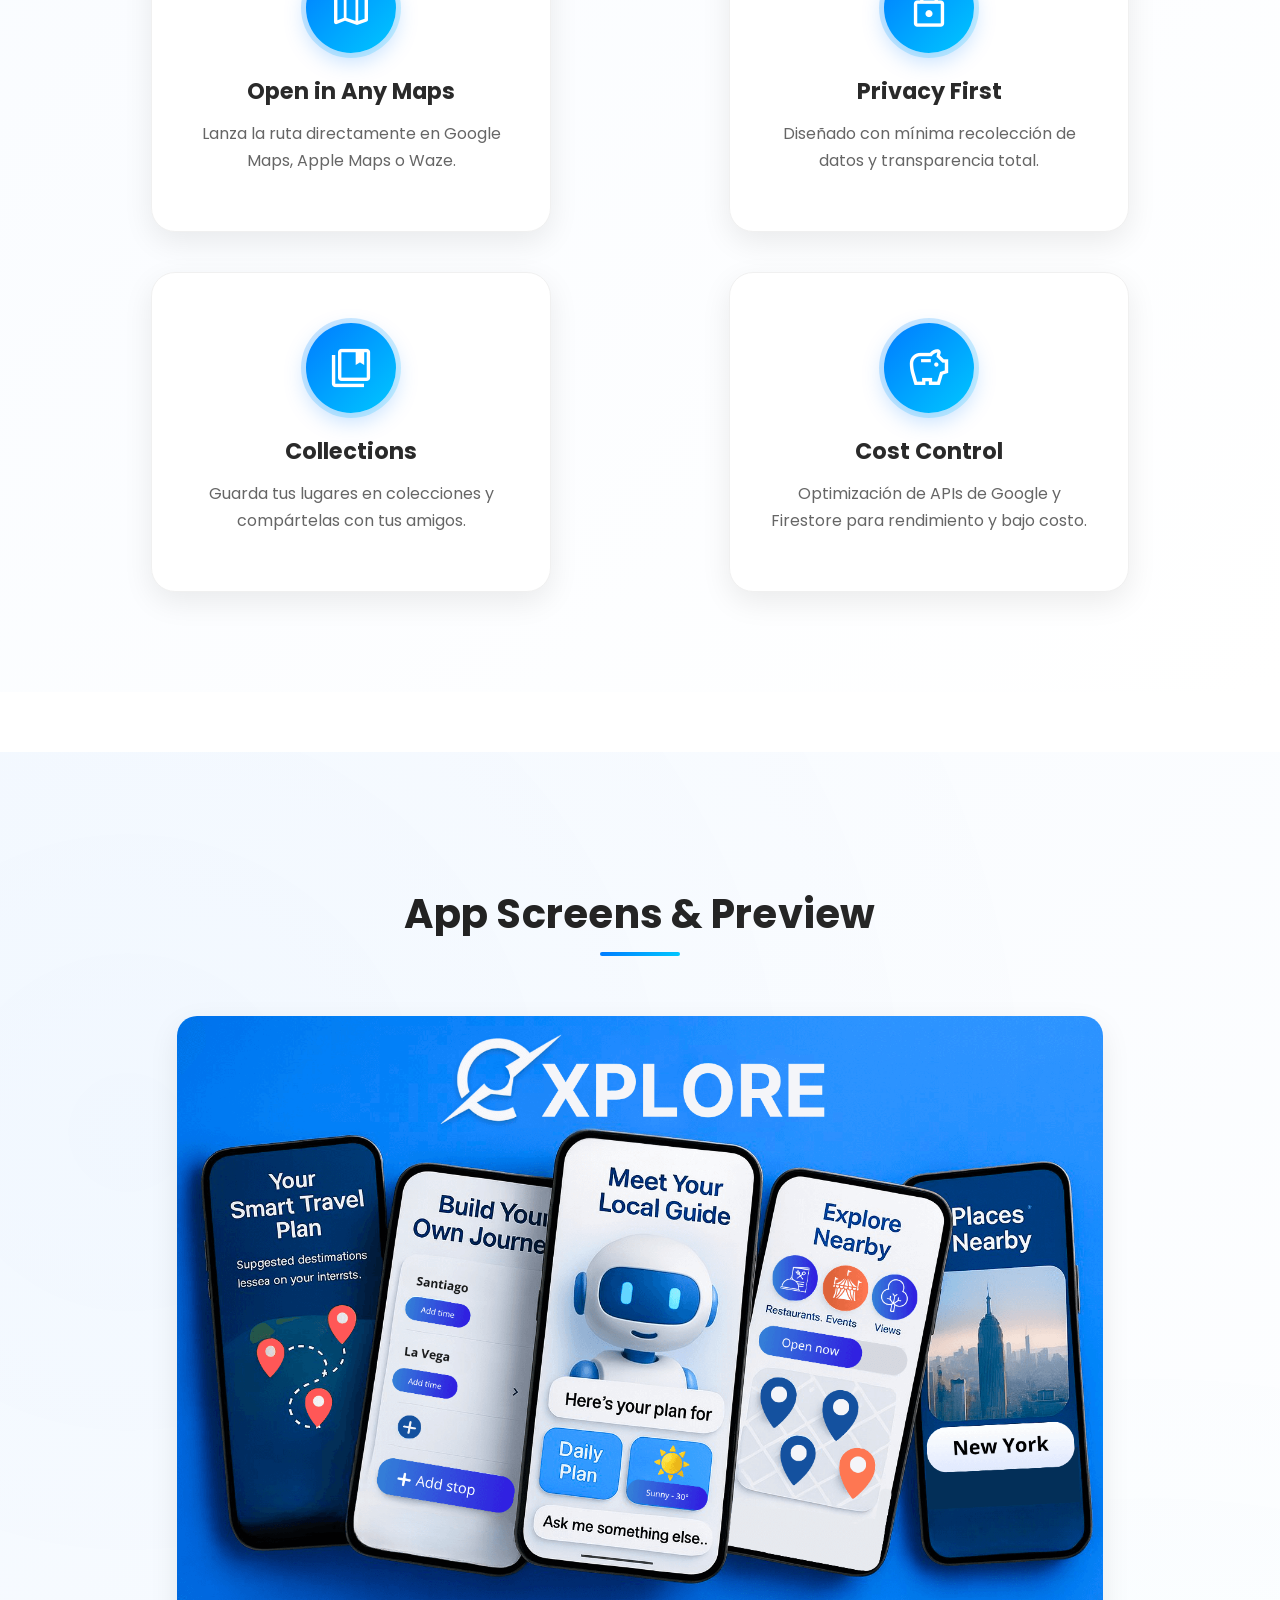
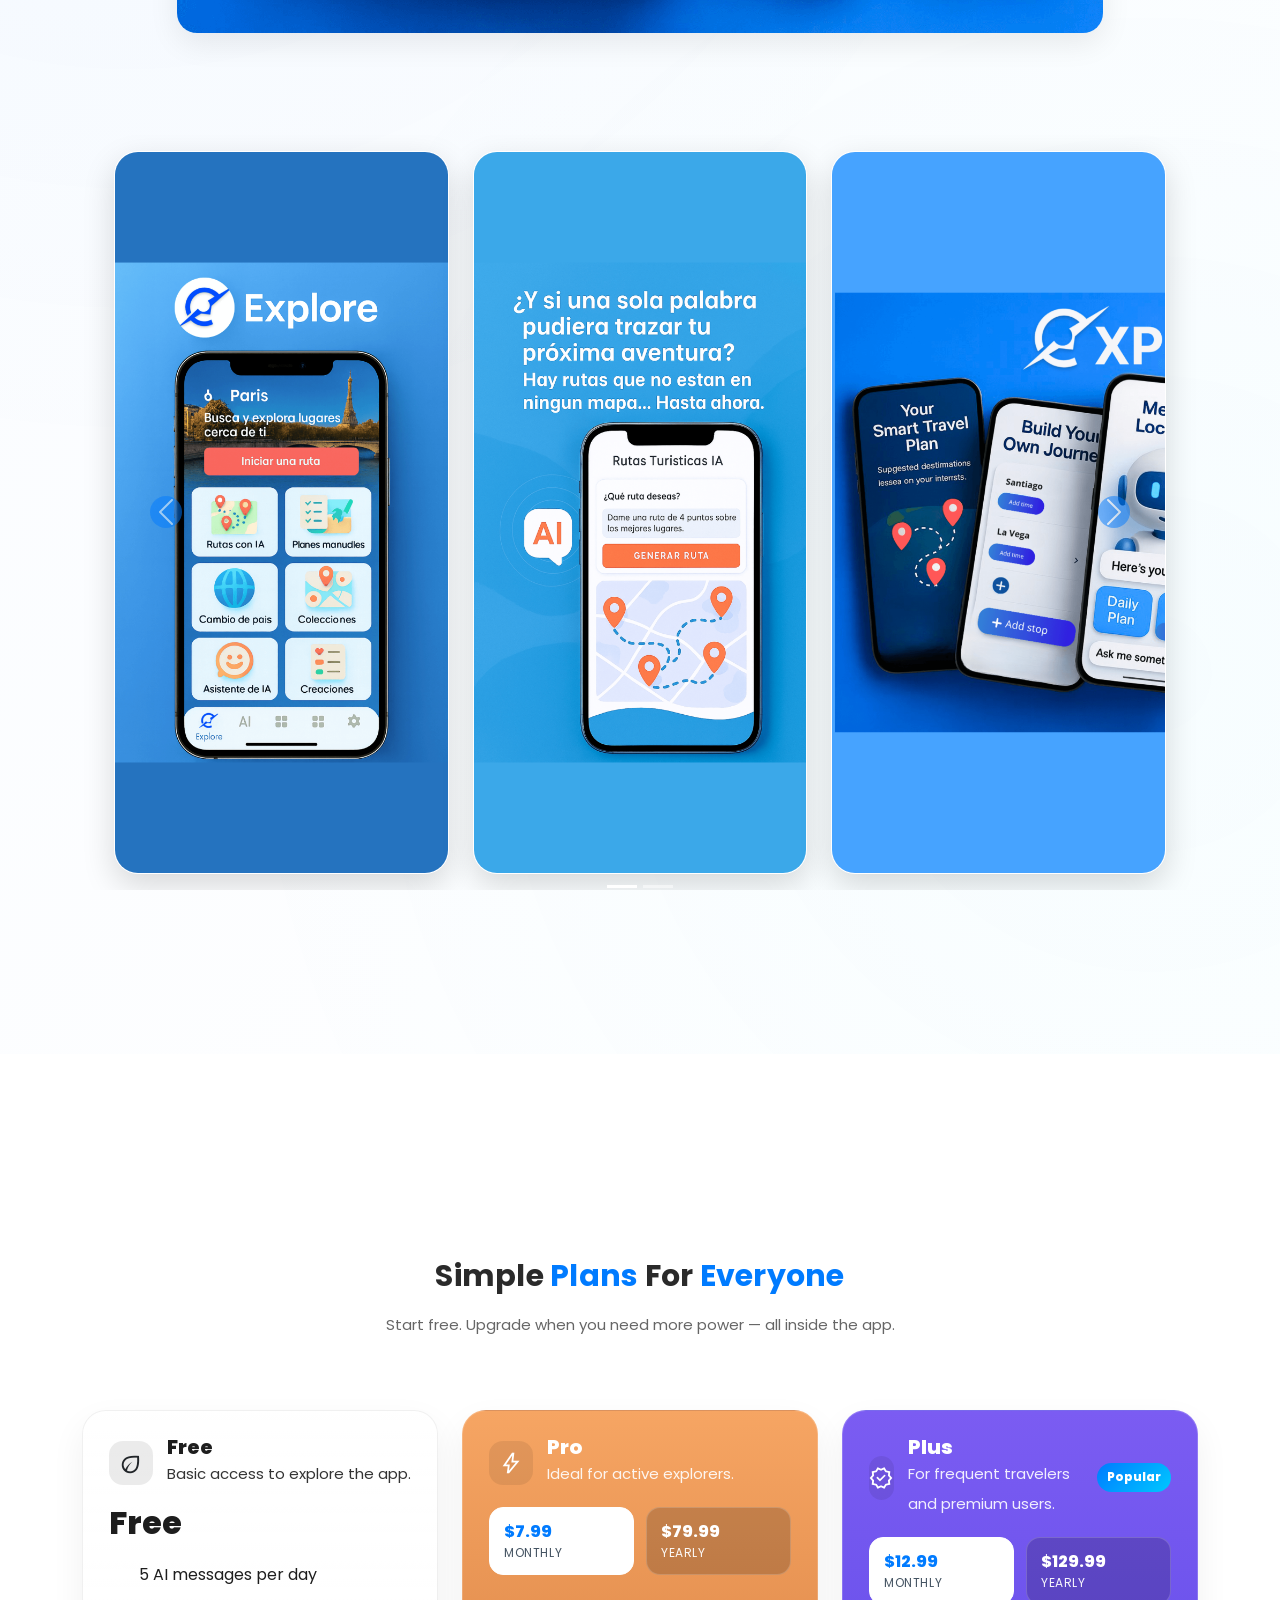
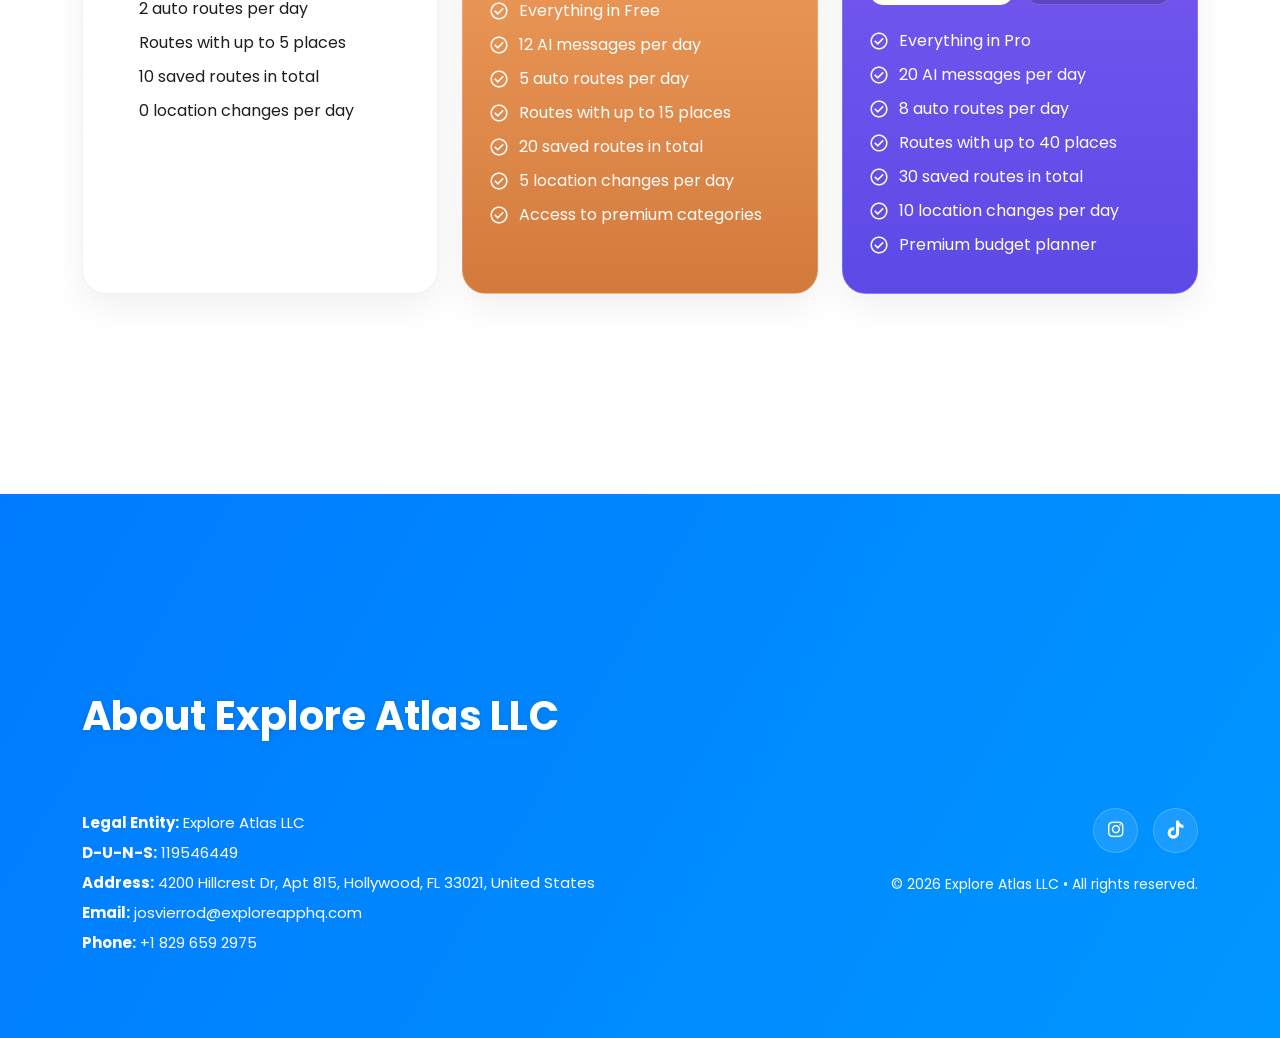
==== commit 1faa2e0b: "Proba 2" ====
--- a/index.html
+++ b/index.html
@@ -141,20 +141,20 @@
             </div>
         </div>
 
-        <!-- Carrusel múltiple -->
-        <div id="appScreensCarousel" class="carousel slide wow fadeInUp" data-bs-ride="carousel" data-bs-interval="4000" data-wow-delay="0.4s">
+        <!-- Carrusel TRIPLE solo para PC (md y arriba) -->
+        <div id="appScreensCarouselDesktop" class="carousel slide d-none d-md-block wow fadeInUp" data-bs-ride="carousel" data-bs-interval="4000" data-wow-delay="0.4s">
             <div class="carousel-inner">
-                <!-- Slide 1 -->
+                <!-- Slide 1 - Tres imágenes -->
                 <div class="carousel-item active">
-                    <div class="d-flex justify-content-center gap-4 flex-wrap">
+                    <div class="d-flex justify-content-center gap-4">
                         <img src="assets/images/P2.png" class="phone-img" alt="App Screen 1">
                         <img src="assets/images/P3.png" class="phone-img" alt="App Screen 2">
                         <img src="assets/images/P4.png" class="phone-img" alt="App Screen 3">
                     </div>
                 </div>
-                <!-- Slide 2 -->
-                <div class="carousel-item">
-                    <div class="d-flex justify-content-center gap-4 flex-wrap">
+                <!-- Slide 2 - Tres imágenes -->
+                <div class="carousel-item">
+                    <div class="d-flex justify-content-center gap-4">
                         <img src="assets/images/P5.png" class="phone-img" alt="App Screen 4">
                         <img src="assets/images/P6.png" class="phone-img" alt="App Screen 5">
                         <img src="assets/images/P7.png" class="phone-img" alt="App Screen 6">
@@ -162,27 +162,71 @@
                 </div>
             </div>
 
-            <!-- Controles -->
-            <button class="carousel-control-prev" type="button" data-bs-target="#appScreensCarousel" data-bs-slide="prev">
+            <!-- Controles Desktop -->
+            <button class="carousel-control-prev" type="button" data-bs-target="#appScreensCarouselDesktop" data-bs-slide="prev">
                 <span class="carousel-control-prev-icon" aria-hidden="true"></span>
                 <span class="visually-hidden">Anterior</span>
             </button>
-            <button class="carousel-control-next" type="button" data-bs-target="#appScreensCarousel" data-bs-slide="next">
+            <button class="carousel-control-next" type="button" data-bs-target="#appScreensCarouselDesktop" data-bs-slide="next">
                 <span class="carousel-control-next-icon" aria-hidden="true"></span>
                 <span class="visually-hidden">Siguiente</span>
             </button>
 
-            <!-- Indicadores -->
+            <!-- Indicadores Desktop -->
             <div class="carousel-indicators mt-3">
-                <button type="button" data-bs-target="#appScreensCarousel" data-bs-slide-to="0" class="active"></button>
-                <button type="button" data-bs-target="#appScreensCarousel" data-bs-slide-to="1"></button>
+                <button type="button" data-bs-target="#appScreensCarouselDesktop" data-bs-slide-to="0" class="active"></button>
+                <button type="button" data-bs-target="#appScreensCarouselDesktop" data-bs-slide-to="1"></button>
+            </div>
+        </div>
+
+        <!-- Carrusel SIMPLE solo para Móvil (sm y abajo) -->
+        <div id="appScreensCarouselMobile" class="carousel slide d-block d-md-none wow fadeInUp" data-bs-ride="carousel" data-bs-interval="3000" data-wow-delay="0.4s">
+            <div class="carousel-inner">
+                <div class="carousel-item active">
+                    <img src="assets/images/P2.png" class="phone-img-mobile" alt="App Screen 1">
+                </div>
+                <div class="carousel-item">
+                    <img src="assets/images/P3.png" class="phone-img-mobile" alt="App Screen 2">
+                </div>
+                <div class="carousel-item">
+                    <img src="assets/images/P4.png" class="phone-img-mobile" alt="App Screen 3">
+                </div>
+                <div class="carousel-item">
+                    <img src="assets/images/P5.png" class="phone-img-mobile" alt="App Screen 4">
+                </div>
+                <div class="carousel-item">
+                    <img src="assets/images/P6.png" class="phone-img-mobile" alt="App Screen 5">
+                </div>
+                <div class="carousel-item">
+                    <img src="assets/images/P7.png" class="phone-img-mobile" alt="App Screen 6">
+                </div>
+            </div>
+
+            <!-- Controles Mobile -->
+            <button class="carousel-control-prev" type="button" data-bs-target="#appScreensCarouselMobile" data-bs-slide="prev">
+                <span class="carousel-control-prev-icon" aria-hidden="true"></span>
+                <span class="visually-hidden">Anterior</span>
+            </button>
+            <button class="carousel-control-next" type="button" data-bs-target="#appScreensCarouselMobile" data-bs-slide="next">
+                <span class="carousel-control-next-icon" aria-hidden="true"></span>
+                <span class="visually-hidden">Siguiente</span>
+            </button>
+
+            <!-- Indicadores Mobile -->
+            <div class="carousel-indicators mt-3">
+                <button type="button" data-bs-target="#appScreensCarouselMobile" data-bs-slide-to="0" class="active"></button>
+                <button type="button" data-bs-target="#appScreensCarouselMobile" data-bs-slide-to="1"></button>
+                <button type="button" data-bs-target="#appScreensCarouselMobile" data-bs-slide-to="2"></button>
+                <button type="button" data-bs-target="#appScreensCarouselMobile" data-bs-slide-to="3"></button>
+                <button type="button" data-bs-target="#appScreensCarouselMobile" data-bs-slide-to="4"></button>
+                <button type="button" data-bs-target="#appScreensCarouselMobile" data-bs-slide-to="5"></button>
             </div>
         </div>
     </div>
 </div>
 
 <!-- ***** Pricing (Actualizado a 3 tarjetas) ***** -->
-<!-- ***** Pricing (Landing Version – sin botones ni “Current Plan”) ***** -->
+<!-- ***** Pricing (Landing Version – sin botones ni "Current Plan") ***** -->
 <section id="pricing" class="pricing section">
     <div class="container">
         <div class="section-heading text-center">
@@ -285,7 +329,6 @@
         </div>
     </div>
 </section>
-
 
 <!-- ***** About / Contact ***** -->
 <div id="contact" class="contact-us section">
@@ -328,4 +371,4 @@
 <script src="assets/js/imagesloaded.js"></script>
 <script src="assets/js/templatemo-custom.js"></script>
 </body>
-</html>
+</html>
--- a/assets/css/templatemo-space-dynamic.css
+++ b/assets/css/templatemo-space-dynamic.css
@@ -4141,120 +4141,449 @@
   opacity: 1;
   transform: translateY(0);
 }
-/* === Carrusel Moderno Conservando Tamaño Original === */
+/* ===== CARRUSEL DUAL: TRIPLE EN PC, SIMPLE EN MÓVIL ===== */
+
+/* Carrusel Desktop (Triple) - Visible solo en md y arriba */
+#appScreensCarouselDesktop {
+    position: relative;
+    max-width: 100%;
+    margin: 0 auto;
+    padding: 1.5rem 0;
+}
+
+#appScreensCarouselDesktop .carousel-item .d-flex {
+    justify-content: center;
+    align-items: center;
+    gap: 2rem;
+    padding: 1rem 0;
+}
+
+#appScreensCarouselDesktop .phone-img {
+    flex: 1 1 auto;
+    max-width: 30%;
+    height: auto;
+    border-radius: 24px;
+    object-fit: contain;
+    box-shadow: 0 12px 32px rgba(0, 0, 0, 0.15);
+    transition: all 0.4s ease;
+    border: 1px solid rgba(255, 255, 255, 0.2);
+    background: #fff;
+}
+
+#appScreensCarouselDesktop .phone-img:hover {
+    transform: translateY(-6px) scale(1.03);
+    box-shadow: 0 20px 40px rgba(0, 0, 0, 0.25);
+}
+
+/* Carrusel Mobile (Simple) - Visible solo en sm y abajo */
+#appScreensCarouselMobile {
+    position: relative;
+    max-width: 100%;
+    margin: 0 auto;
+    padding: 1rem 0;
+}
+
+#appScreensCarouselMobile .carousel-inner {
+    text-align: center;
+}
+
+#appScreensCarouselMobile .phone-img-mobile {
+    max-width: 280px;
+    width: 100%;
+    height: auto;
+    border-radius: 20px;
+    margin: 0 auto;
+    display: block;
+    box-shadow: 0 8px 24px rgba(0, 0, 0, 0.12);
+    border: 1px solid rgba(255, 255, 255, 0.2);
+    background: #fff;
+}
+
+/* Indicadores específicos para mobile */
+#appScreensCarouselMobile .carousel-indicators {
+    position: relative;
+    margin-top: 1.5rem;
+    bottom: 0;
+}
+
+#appScreensCarouselMobile .carousel-indicators button {
+    width: 8px;
+    height: 8px;
+    border-radius: 50%;
+    margin: 0 4px;
+    background-color: #007bff;
+    opacity: 0.5;
+}
+
+#appScreensCarouselMobile .carousel-indicators button.active {
+    opacity: 1;
+}
+
+/* Controles mejorados para mobile */
+#appScreensCarouselMobile .carousel-control-prev,
+#appScreensCarouselMobile .carousel-control-next {
+    width: 15%;
+}
+
+#appScreensCarouselMobile .carousel-control-prev-icon,
+#appScreensCarouselMobile .carousel-control-next-icon {
+    background-color: #007bff;
+    border-radius: 50%;
+    padding: 12px;
+    background-size: 60%;
+}
+
+/* Responsive adjustments */
+@media (max-width: 1200px) {
+    #appScreensCarouselDesktop .phone-img {
+        max-width: 28%;
+    }
+}
+
+@media (max-width: 992px) {
+    #appScreensCarouselDesktop .phone-img {
+        max-width: 45%;
+    }
+
+    #appScreensCarouselDesktop .carousel-item .d-flex {
+        gap: 1.5rem;
+    }
+}
+
+@media (max-width: 768px) {
+    /* Aquí el carrusel desktop se oculta automáticamente por d-none d-md-block */
+    #appScreensCarouselMobile .phone-img-mobile {
+        max-width: 250px;
+    }
+}
+
+@media (max-width: 576px) {
+    #appScreensCarouselMobile .phone-img-mobile {
+        max-width: 220px;
+    }
+
+    #appScreensCarouselMobile .carousel-control-prev-icon,
+    #appScreensCarouselMobile .carousel-control-next-icon {
+        padding: 10px;
+        background-size: 50%;
+    }
+}
+
+/* Animaciones suaves */
+#appScreensCarouselDesktop .carousel-item,
+#appScreensCarouselMobile .carousel-item {
+    transition: transform 0.6s ease-in-out;
+}
+
+#appScreensCarouselDesktop .carousel-item.active,
+#appScreensCarouselMobile .carousel-item.active {
+    animation: smoothAppear 0.5s ease-out;
+}
+
+@keyframes smoothAppear {
+    from {
+        opacity: 0.8;
+    }
+    to {
+        opacity: 1;
+    }
+}
+
+/* ===== CORRECCIONES RESPONSIVE PARA TARJETAS DE PLANES ===== */
+@media (max-width: 992px) {
+    .pricing .row {
+        flex-direction: column;
+        align-items: center;
+        gap: 2rem;
+    }
+
+    .pricing .col-lg-4 {
+        width: 100%;
+        max-width: 500px;
+        margin-bottom: 0;
+    }
+
+    .plan-card {
+        margin: 0 auto;
+    }
+}
+
+@media (max-width: 768px) {
+    .pricing .col-lg-4 {
+        max-width: 100%;
+    }
+
+    .plan-card {
+        padding: 2rem 1.5rem;
+    }
+
+    .price-toggle {
+        flex-direction: column;
+        gap: 0.75rem;
+    }
+
+    .price-toggle .pill {
+        width: 100%;
+        text-align: center;
+    }
+}
+
+@media (max-width: 576px) {
+    .plan-card {
+        padding: 1.5rem 1.25rem;
+        border-radius: 20px;
+    }
+
+    .plan-features {
+        gap: 0.75rem;
+    }
+
+    .plan-features li {
+        font-size: 0.9rem;
+    }
+
+    .plan-features li .material-symbols-outlined {
+        font-size: 18px;
+    }
+
+    .plan-price-big {
+        font-size: 2.5rem;
+    }
+
+    .pill-price {
+        font-size: 1.5rem;
+    }
+}
+
+/* ===== MEJORAS GENERALES RESPONSIVE ===== */
+@media (max-width: 768px) {
+    /* Ajustes generales de espaciado para móviles */
+    .section {
+        padding: 4rem 0;
+    }
+
+    .section-heading {
+        margin-bottom: 3rem;
+    }
+
+    .section-heading h2 {
+        font-size: 2rem;
+        line-height: 1.3;
+    }
+
+    /* Features grid en móviles */
+    .features-grid {
+        grid-template-columns: 1fr;
+        gap: 1.5rem;
+    }
+
+    /* Store buttons en móviles */
+    .store-buttons {
+        justify-content: center;
+        flex-wrap: wrap;
+        gap: 0.75rem;
+    }
+
+    .store-buttons img {
+        height: 45px !important;
+    }
+}
+/* Tarjetas de Planes - Responsive */
+@media (max-width: 1200px) {
+  .pricing .row {
+    gap: 2rem;
+  }
+}
+
+@media (max-width: 992px) {
+  .pricing .row {
+    flex-direction: column;
+    align-items: center;
+    gap: 2rem;
+  }
+
+  .pricing .col-lg-4 {
+    width: 100%;
+    max-width: 500px;
+    margin-bottom: 0;
+  }
+
+  .plan-card {
+    margin: 0 auto;
+  }
+}
+
+@media (max-width: 768px) {
+  .pricing .col-lg-4 {
+    max-width: 100%;
+  }
+
+  .plan-card {
+    padding: 2rem 1.5rem;
+  }
+
+  .price-toggle {
+    flex-direction: column;
+    gap: 0.75rem;
+  }
+
+  .price-toggle .pill {
+    width: 100%;
+    text-align: center;
+  }
+
+  .plan-top {
+    gap: 1rem;
+  }
+
+  .plan-icon {
+    width: 50px;
+    height: 50px;
+    flex-shrink: 0;
+  }
+
+  .plan-icon .material-symbols-outlined {
+    font-size: 28px;
+  }
+}
+
+@media (max-width: 576px) {
+  .plan-card {
+    padding: 1.5rem 1.25rem;
+    border-radius: 20px;
+  }
+
+  .plan-features {
+    gap: 0.75rem;
+  }
+
+  .plan-features li {
+    font-size: 0.9rem;
+  }
+
+  .plan-features li .material-symbols-outlined {
+    font-size: 18px;
+  }
+
+  .plan-price-big {
+    font-size: 2.5rem;
+  }
+
+  .pill-price {
+    font-size: 1.5rem;
+  }
+
+  .plan-title {
+    font-size: 1.4rem;
+  }
+}
+
+/* Mejoras generales de espaciado responsive */
+@media (max-width: 768px) {
+  /* Ajustes generales de espaciado para móviles */
+  .section {
+    padding: 4rem 0;
+  }
+
+  .section-heading {
+    margin-bottom: 3rem;
+  }
+
+  .section-heading h2 {
+    font-size: 2rem;
+    line-height: 1.3;
+  }
+
+  /* Features grid en móviles */
+  .features-grid {
+    grid-template-columns: 1fr;
+    gap: 1.5rem;
+  }
+
+  /* Store buttons en móviles */
+  .store-buttons {
+    justify-content: center;
+    flex-wrap: wrap;
+    gap: 0.75rem;
+  }
+
+  .store-buttons img {
+    height: 45px !important;
+  }
+}
+
+/* Asegurar que las imágenes sean responsivas */
+.phone-img {
+  max-width: 300px;
+  height: auto;
+  border-radius: 20px;
+  transition: transform 0.3s ease;
+}
+
+.phone-img:hover {
+  transform: scale(1.05);
+}
+
+/* Corrección para el carrusel existente */
+.carousel-item .d-flex {
+  flex-wrap: nowrap;
+  overflow-x: auto;
+}
+
+@media (max-width: 768px) {
+  .carousel-item .d-flex {
+    flex-wrap: wrap;
+    justify-content: center;
+    overflow-x: visible;
+  }
+}
+
+/* Mejora para las tarjetas de precios en hover */
+@media (min-width: 769px) {
+  .plan-card:hover {
+    transform: translateY(-8px);
+    box-shadow: 0 20px 40px rgba(0, 0, 0, 0.15);
+  }
+}
+
+/* Ajustes específicos para el texto en móviles */
+@media (max-width: 576px) {
+  .pricing-sub {
+    font-size: 0.95rem;
+    padding: 0 1rem;
+  }
+
+  .plan-sub {
+    font-size: 0.9rem;
+  }
+}
+
+/* Corrección para el contenedor del carrusel */
+#appScreensCarousel .carousel-inner {
+  padding: 1rem 0;
+}
+
+/* Asegurar que el carrusel se centre correctamente */
 #appScreensCarousel {
-  position: relative;
-  max-width: 100%;
-  width: 90%;
   margin: 0 auto;
-  padding: 1.5rem 0;
-}
-
-#appScreensCarousel .carousel-item .d-flex {
-  justify-content: center;
-  align-items: center;
-  gap: 2rem;
-  flex-wrap: nowrap;
-  padding: 1rem 0;
-}
-
-#appScreensCarousel .phone-img {
-  flex: 1 1 auto;
-  max-width: 30%;
-  height: auto;
-  border-radius: 24px;
-  object-fit: contain; /* Mantiene toda la imagen visible */
-  box-shadow:
-    0 12px 32px rgba(0, 0, 0, 0.15),
-    0 4px 8px rgba(0, 0, 0, 0.1);
-  transition: all 0.4s cubic-bezier(0.175, 0.885, 0.32, 1.275);
-  cursor: pointer;
-  border: 1px solid rgba(255, 255, 255, 0.2);
-  background: #fff;
-}
-
-#appScreensCarousel .phone-img:hover {
-  transform: translateY(-6px) scale(1.03);
-  box-shadow:
-    0 20px 40px rgba(0, 0, 0, 0.25),
-    0 8px 16px rgba(0, 0, 0, 0.15);
-  z-index: 10;
-}
-
-/* Efecto sutil en elementos no hover */
-#appScreensCarousel .phone-img:not(:hover) {
-  filter: brightness(0.98);
-}
-
-/* Responsivo Manteniendo Proporciones */
-@media (max-width: 1200px) {
-  #appScreensCarousel {
-    width: 92%;
-  }
-
-  #appScreensCarousel .phone-img {
-    max-width: 30%;
-  }
-}
-
-@media (max-width: 992px) {
-  #appScreensCarousel {
-    width: 95%;
-  }
-
-  #appScreensCarousel .phone-img {
-    max-width: 45%;
-  }
-
-  #appScreensCarousel .d-flex {
-    gap: 1.5rem;
-  }
-}
-
-@media (max-width: 768px) {
-  #appScreensCarousel {
-    width: 98%;
-    padding: 1rem 0;
-  }
-
-  #appScreensCarousel .phone-img {
-    max-width: 70%;
-  }
-}
-
-@media (max-width: 576px) {
-  #appScreensCarousel {
-    width: 100%;
-  }
-
-  #appScreensCarousel .phone-img {
-    max-width: 80%;
-    border-radius: 20px;
-  }
-
-  #appScreensCarousel .phone-img:hover {
-    transform: translateY(-4px) scale(1.02);
-  }
-}
-
-/* Animación suave al cambiar slides */
-#appScreensCarousel .carousel-item {
-  transition: transform 0.6s ease-in-out;
-}
-
-#appScreensCarousel .carousel-item.active {
-  animation: smoothAppear 0.5s ease-out;
-}
-
-@keyframes smoothAppear {
-  from {
-    opacity: 0.8;
-    transform: translateX(10px);
-  }
-  to {
-    opacity: 1;
-    transform: translateX(0);
-  }
+}
+
+/* Mejoras de accesibilidad para el carrusel */
+.carousel-indicators button {
+  background-color: #007bff;
+  opacity: 0.5;
+  transition: opacity 0.3s ease;
+}
+
+.carousel-indicators button.active {
+  opacity: 1;
+}
+
+.carousel-control-prev-icon,
+.carousel-control-next-icon {
+  background-color: #007bff;
+  border-radius: 50%;
+  padding: 10px;
 }
 /* ===== Material Symbols – Ajustes globales ===== */
 .material-symbols-outlined {
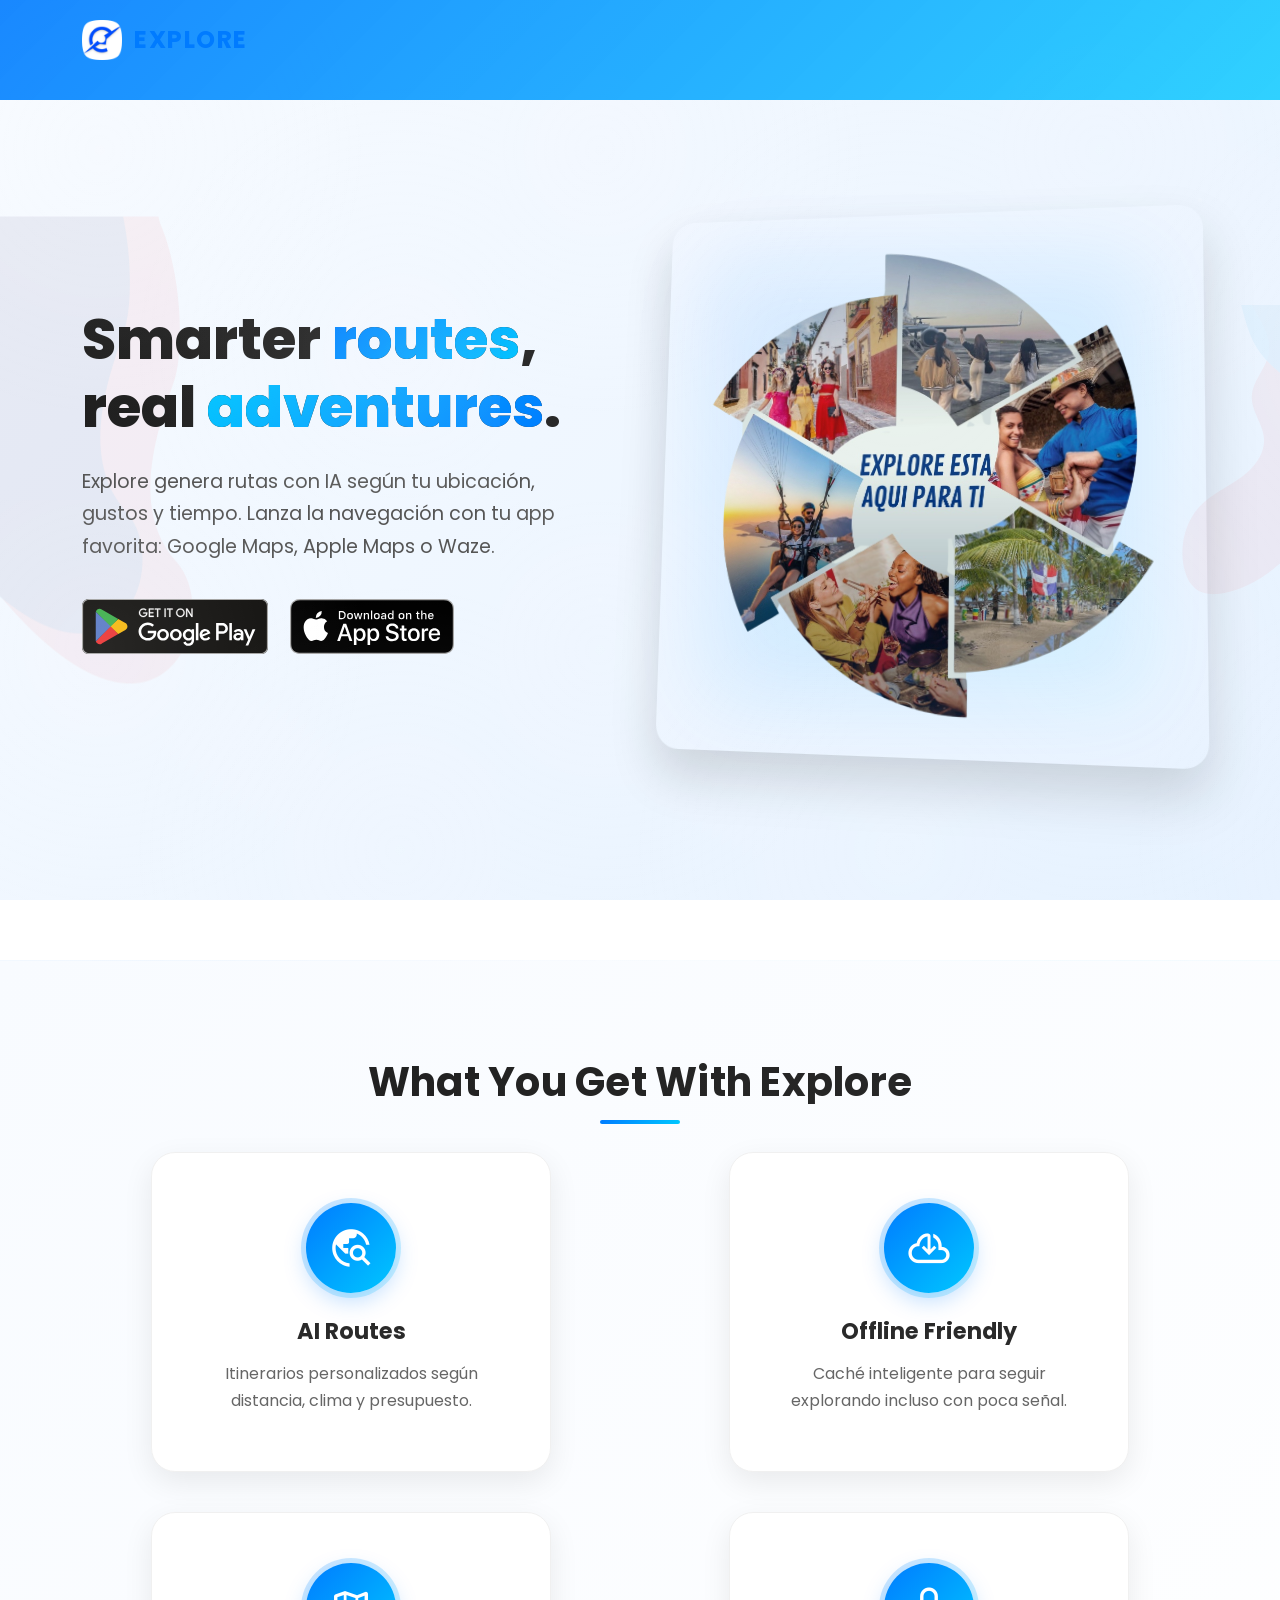
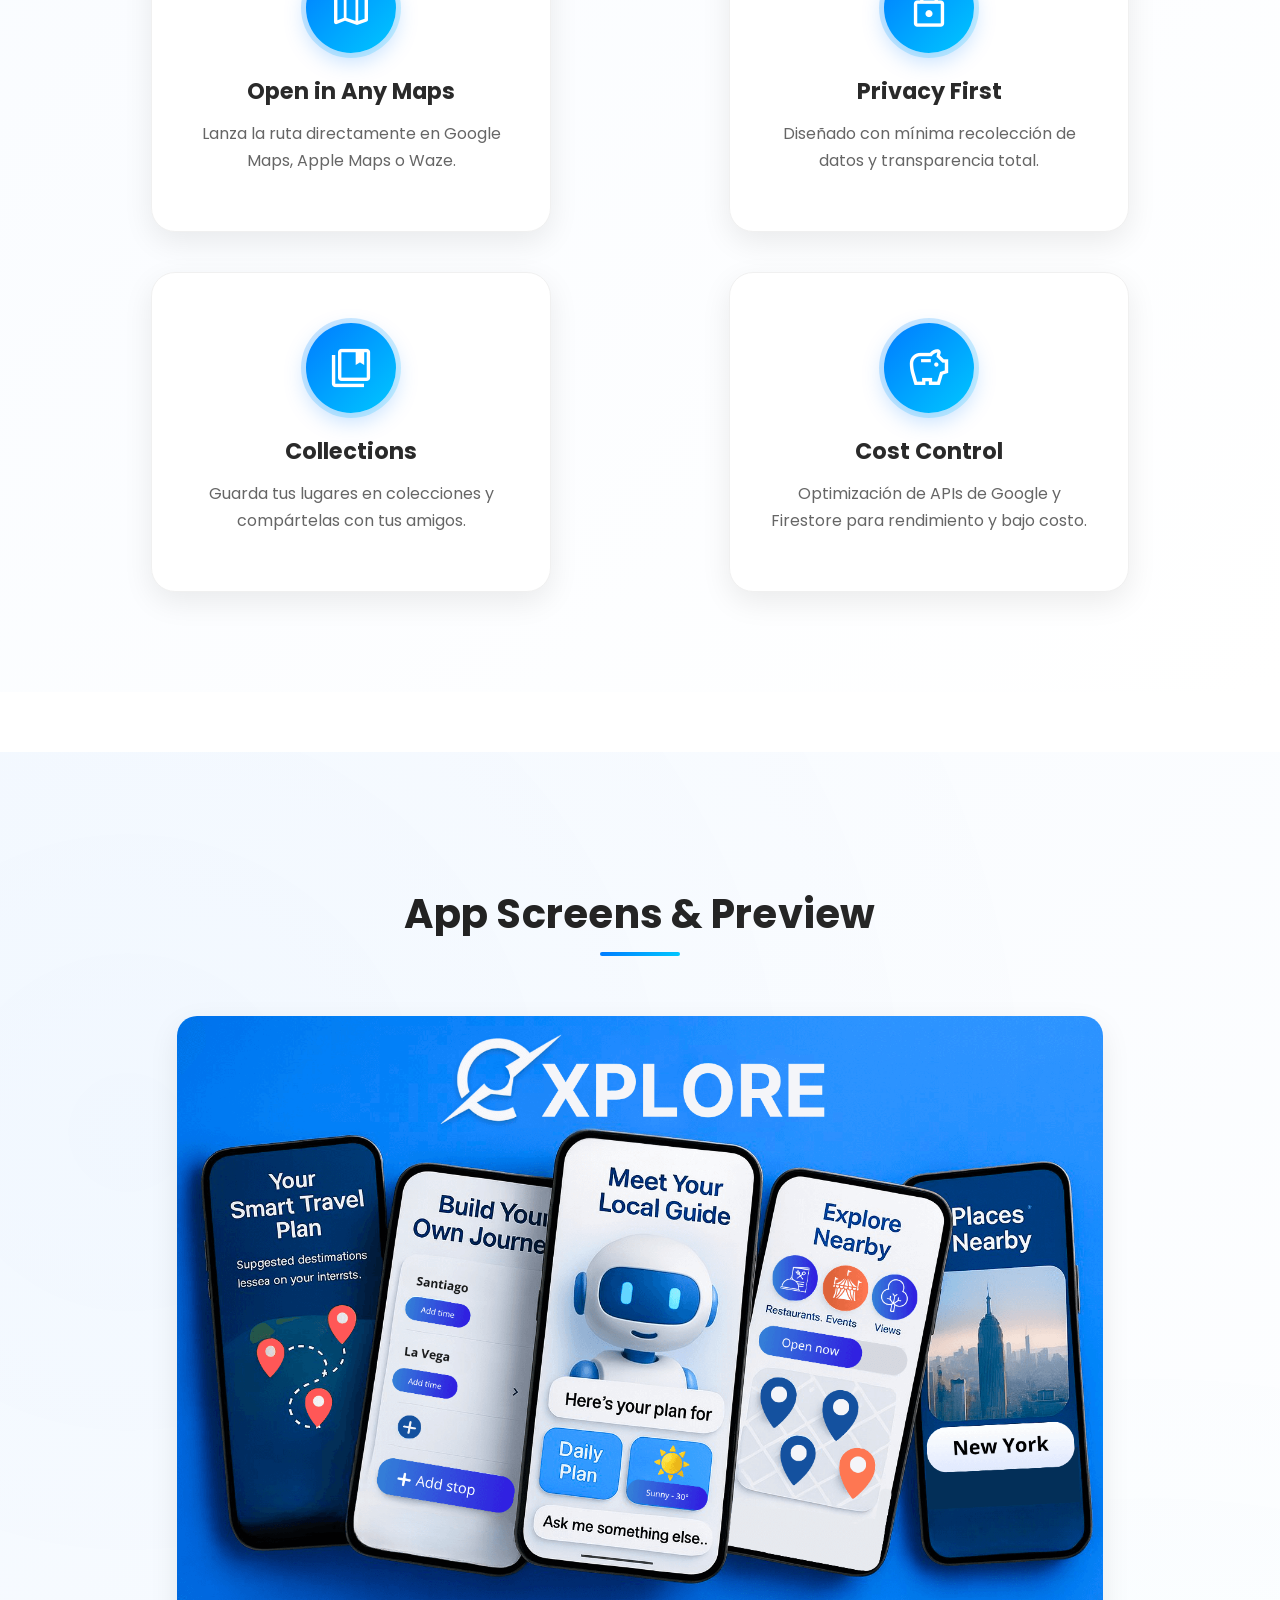
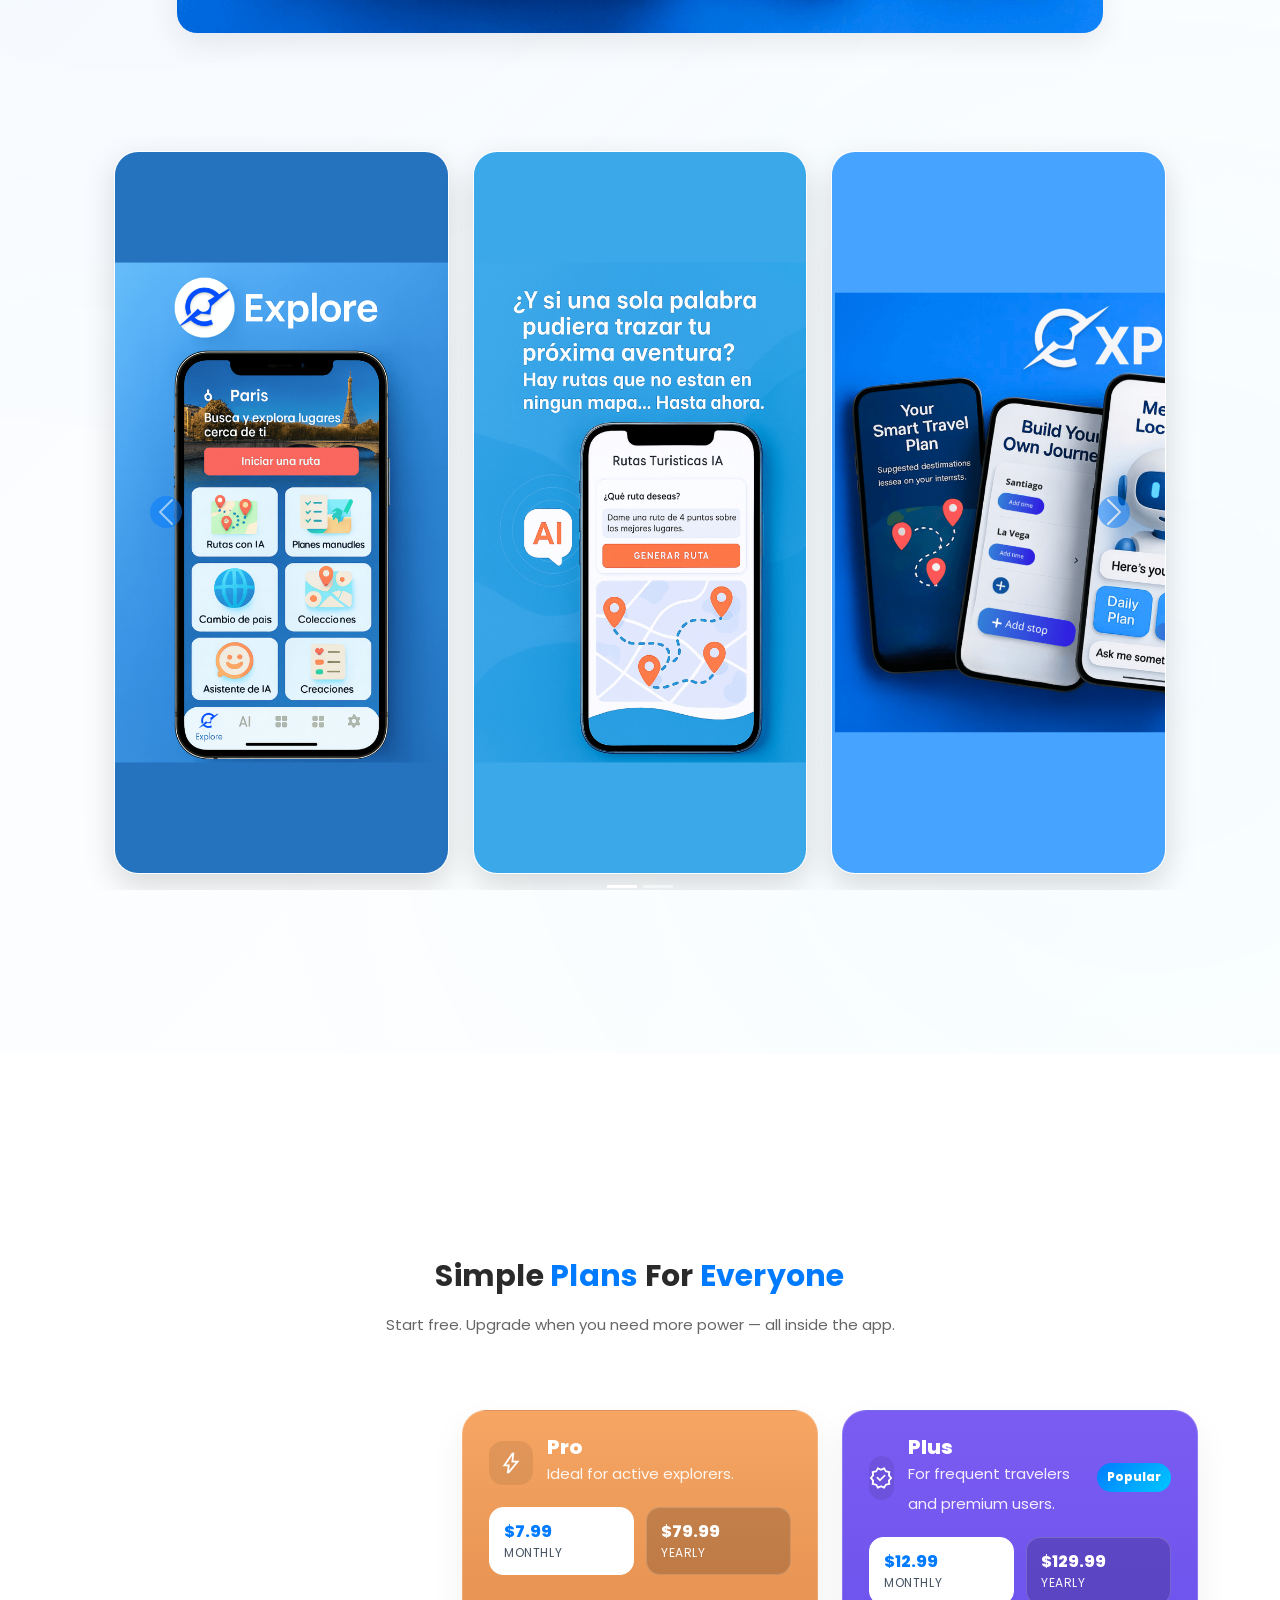
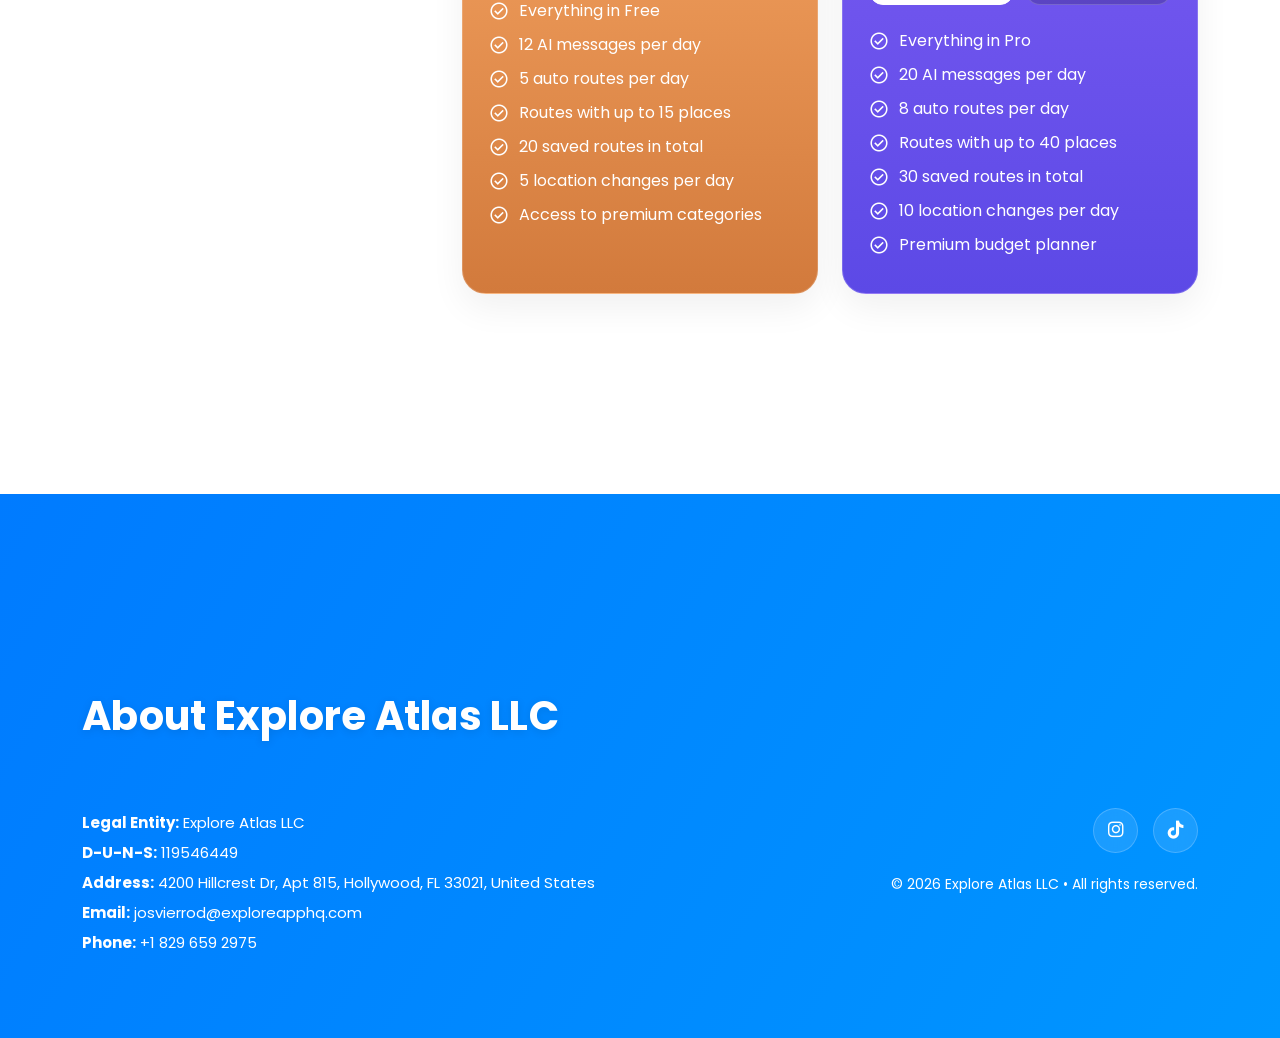
==== commit 95b71b76: "Page Done" ====
--- a/index.html
+++ b/index.html
@@ -225,7 +225,6 @@
     </div>
 </div>
 
-<!-- ***** Pricing (Actualizado a 3 tarjetas) ***** -->
 <!-- ***** Pricing (Landing Version – sin botones ni "Current Plan") ***** -->
 <section id="pricing" class="pricing section">
     <div class="container">
--- a/assets/css/templatemo-space-dynamic.css
+++ b/assets/css/templatemo-space-dynamic.css
@@ -3585,12 +3585,12 @@
 /* === Ajuste del bloque About (sin padding inferior) === */
 #contact.contact-us {
   padding-top: 160px;
-  padding-bottom: 80px; /* elimina el padding de abajo */
-  margin-bottom: 0; /* asegura que no haya doble espacio */
+  padding-bottom: 80px;
+  margin-bottom: 0;
 }
 
 #contact.contact-us .container:last-of-type {
-  margin-top: 40px; /* mantiene separación con el copyright */
+  margin-top: 40px;
 }
 /* Versión responsive: reduce el espacio en pantallas pequeñas */
 @media (max-width: 768px) {
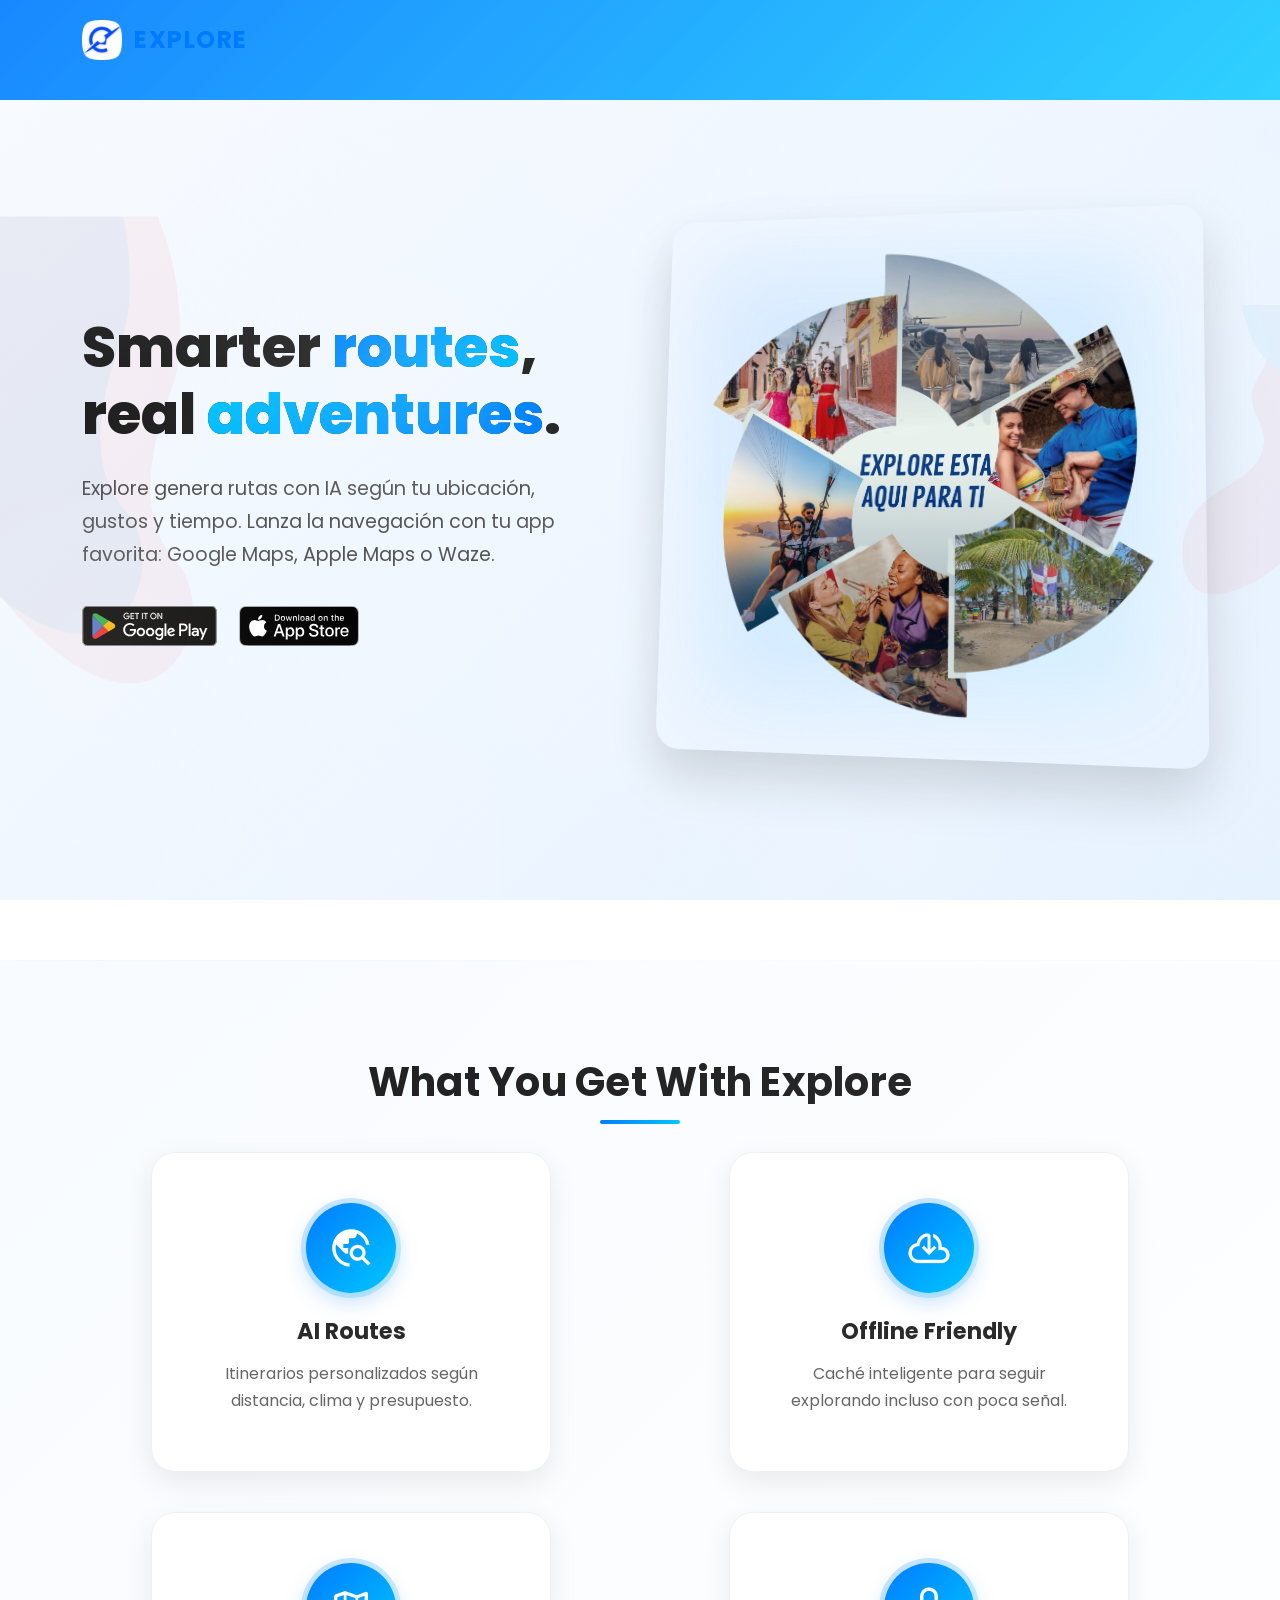
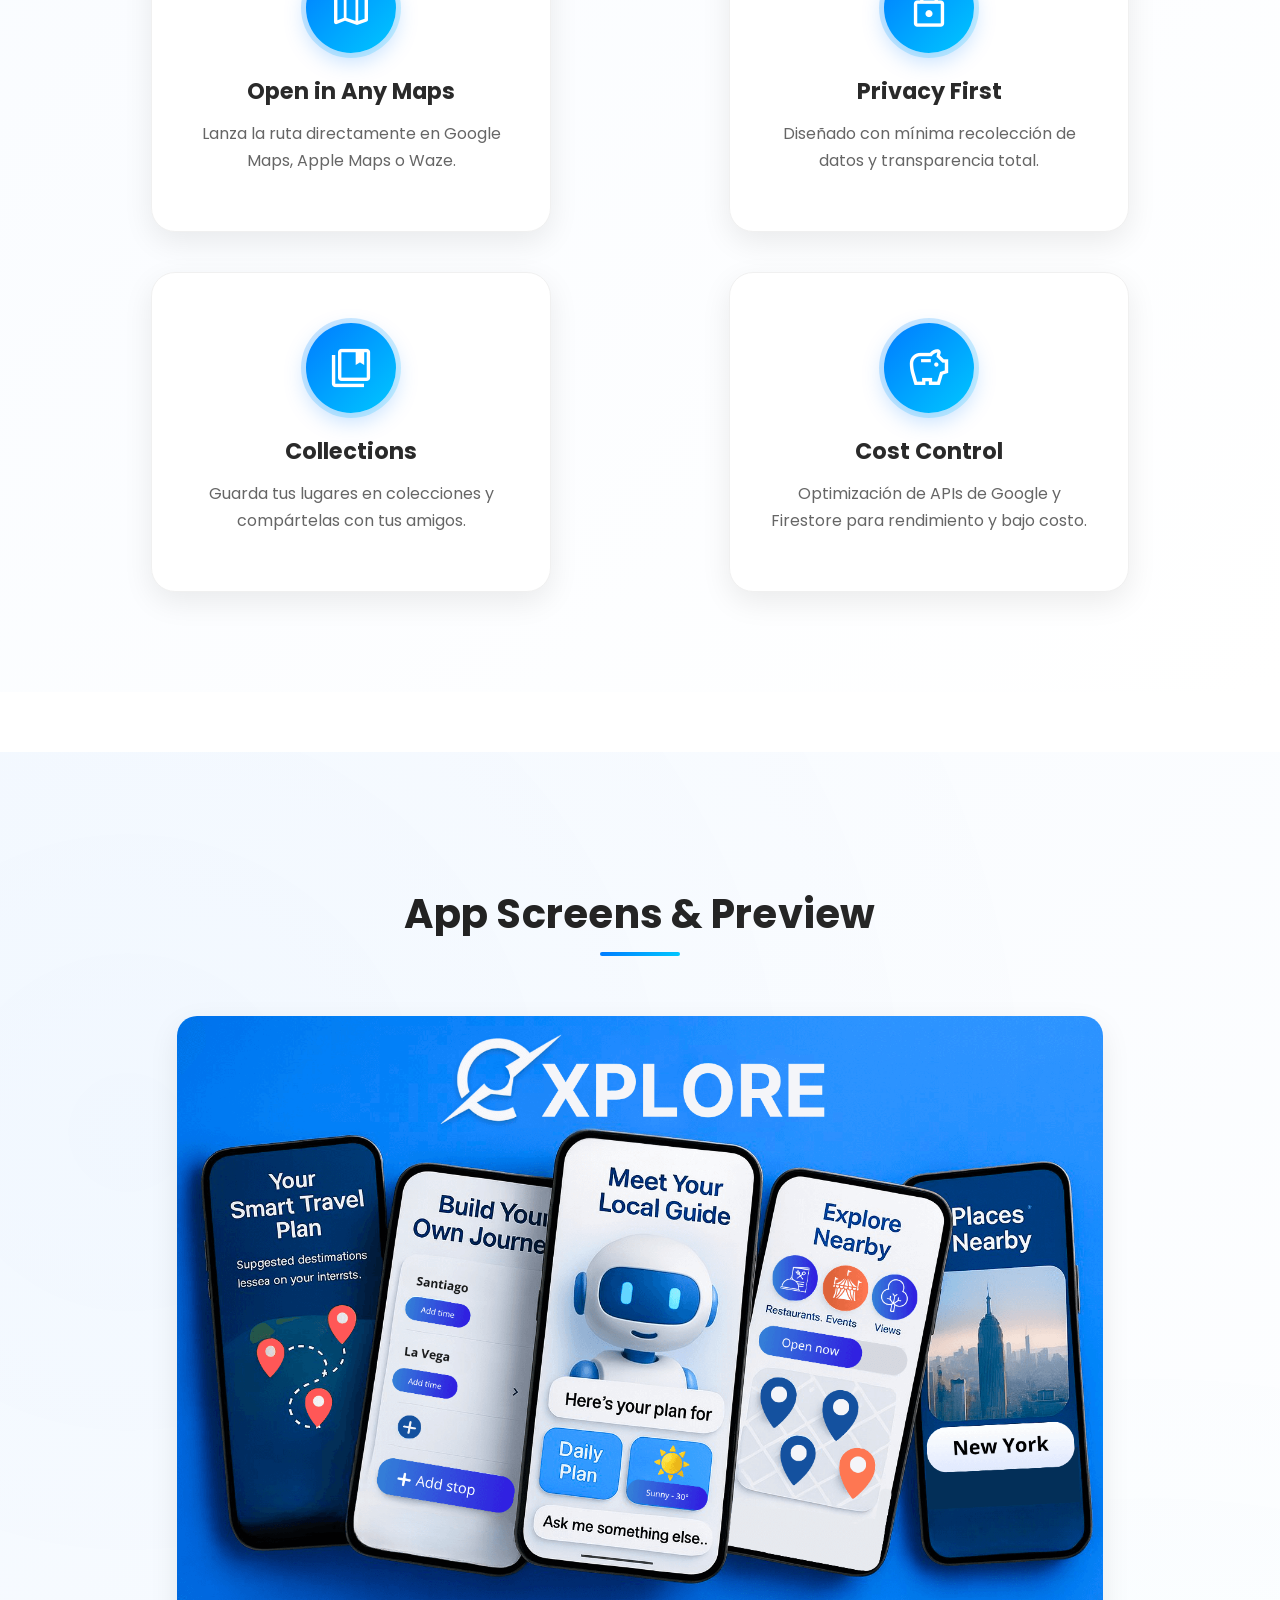
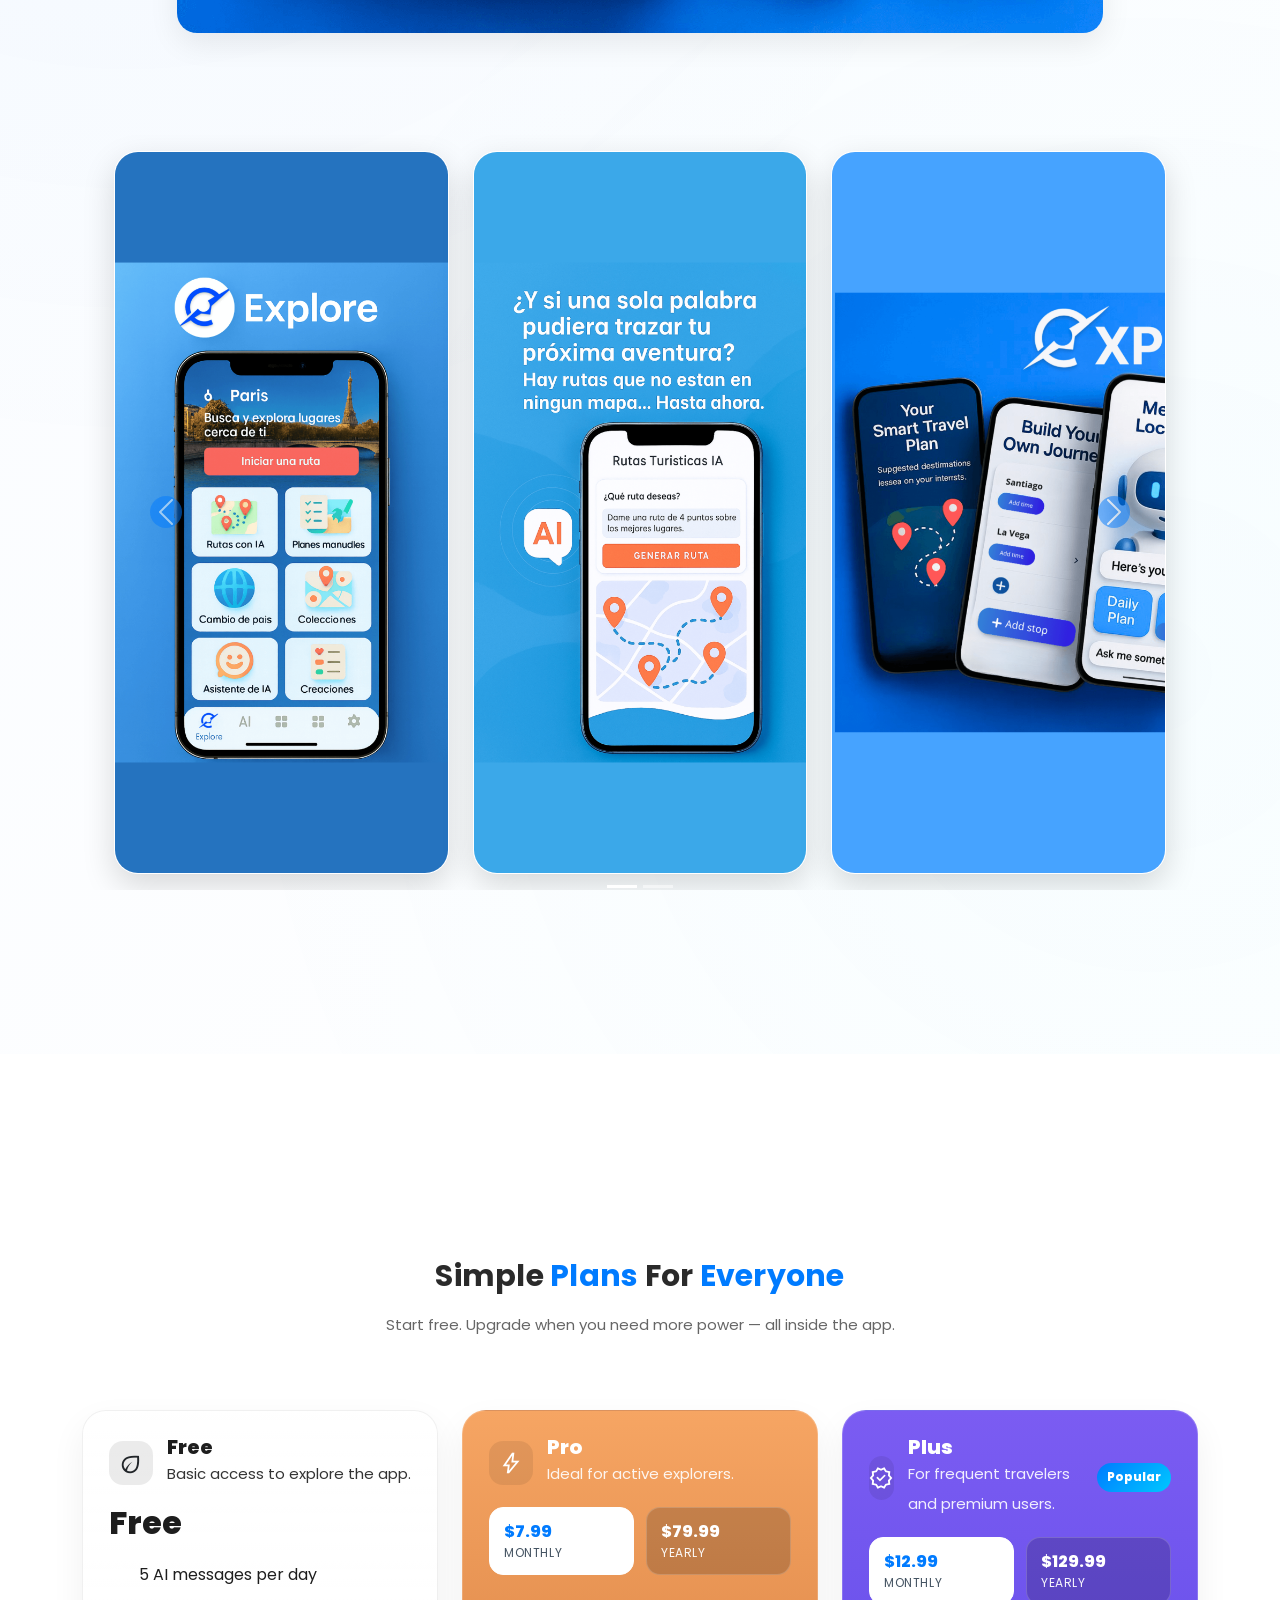
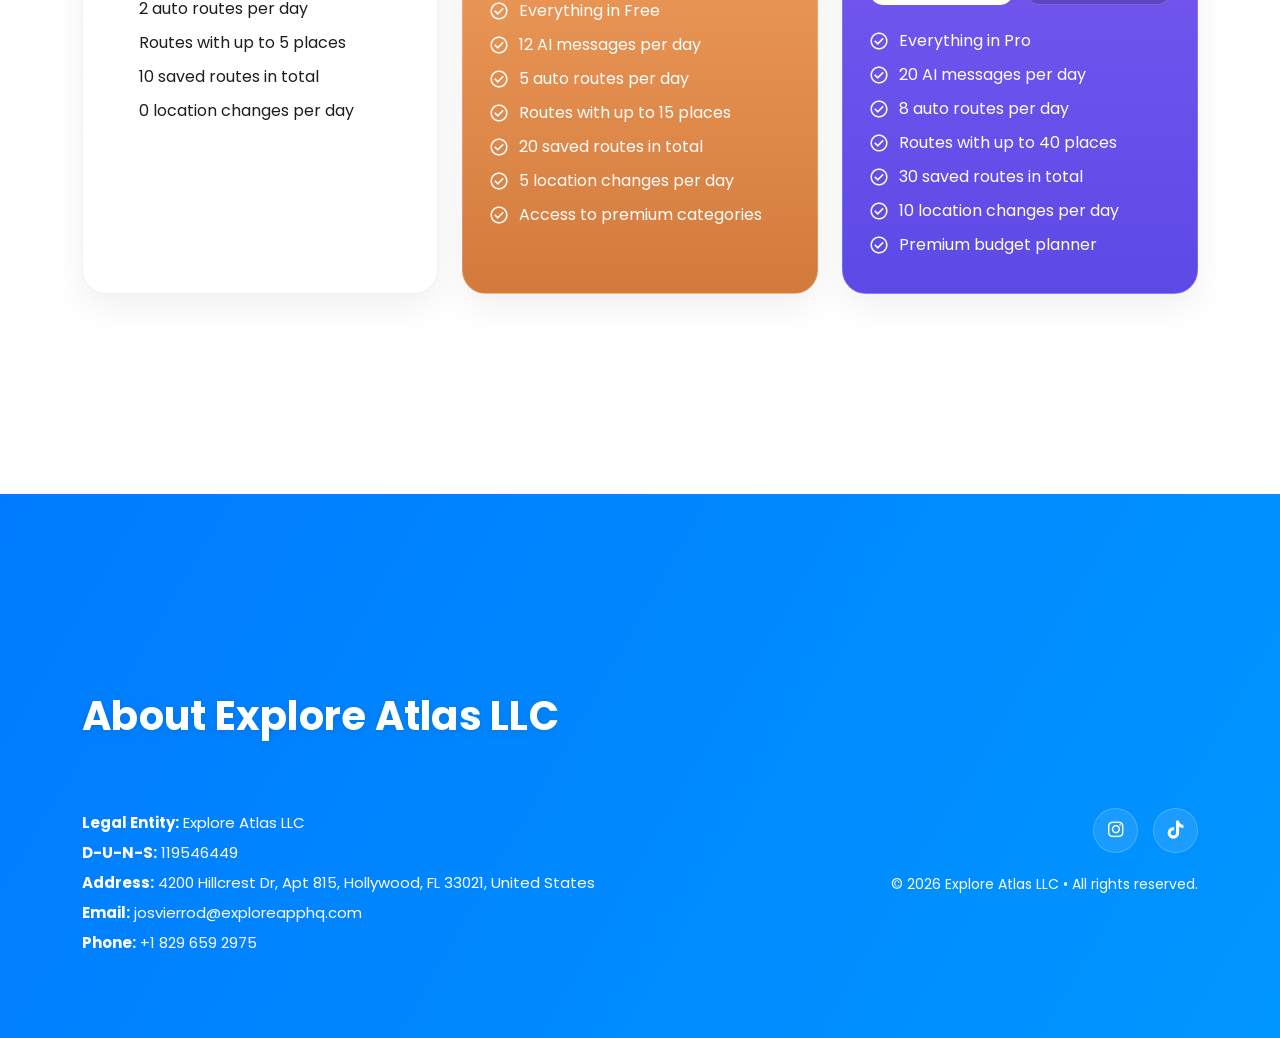
==== commit 25a758bd: "Store's Links" ====
--- a/index.html
+++ b/index.html
@@ -22,6 +22,23 @@
     <link rel="stylesheet" href="assets/css/animated.css" />
     <link rel="stylesheet" href="assets/css/owl.css" />
     <link rel="icon" href="assets/images/logo.svg" type="image/svg+xml" />
+
+    <!-- ⛑️ Overrides críticos para garantizar clics (puedes mover a tu CSS luego) -->
+    <style>
+        /* Deja pasar clics en decoraciones del banner */
+        .main-banner::before, .main-banner::after { pointer-events: none !important; }
+        /* Sube el contenido del banner por encima del fondo */
+        .main-banner .container { position: relative; z-index: 5 !important; }
+        /* Asegura que la zona de botones esté por encima y reciba clics */
+        .store-buttons { position: relative; z-index: 10 !important; pointer-events: auto !important; }
+        .store-buttons a { display: inline-block; line-height: 0; pointer-events: auto !important; }
+        .store-buttons img.store-badge { height: 55px; pointer-events: auto !important; cursor: pointer; }
+        @media (max-width: 768px) { .store-buttons img.store-badge { height: 40px; } }
+        /* Evita que sombras pseudo tapen clics en otros bloques comunes del template */
+        .item::before { pointer-events: none !important; }
+        /* Por si el preloader quedó invisible pero encima */
+        #js-preloader { pointer-events: none !important; }
+    </style>
 </head>
 
 <body>
@@ -58,12 +75,21 @@
                         navegación con tu app favorita: Google Maps, Apple Maps o Waze.
                     </p>
 
+                    <!-- ✅ Botones de App Store y Google Play -->
                     <div class="store-buttons mt-4">
-                        <a href="https://play.google.com/store/apps/details?id=com.exploreatlas.app" target="_blank" class="me-2">
-                            <img src="assets/images/googleplay-badge.svg" alt="Get it on Google Play" style="height:55px;">
+                        <a id="googleplay-link"
+                           href="https://play.google.com/store/apps/details?id=com.explore.miapp&hl=es"
+                           target="_blank" rel="noopener noreferrer" class="me-2" aria-label="Get it on Google Play">
+                            <!-- La imagen puede venir del backend; lo importante es mantener el <a> y esta clase -->
+                            <img id="googleplay-badge" class="store-badge"
+                                 src="assets/images/googleplay-badge.svg" alt="Get it on Google Play">
                         </a>
-                        <a href="https://apps.apple.com/app/id1234567890" target="_blank">
-                            <img src="assets/images/appstore-badge.svg" alt="Download on the App Store" style="height:55px;">
+
+                        <a id="appstore-link"
+                           href="https://apps.apple.com/do/app/explore-tourism/id6748882805?l=en-GB"
+                           target="_blank" rel="noopener noreferrer" aria-label="Download on the App Store">
+                            <img id="appstore-badge" class="store-badge"
+                                 src="assets/images/appstore-badge.svg" alt="Download on the App Store">
                         </a>
                     </div>
                 </div>
@@ -361,8 +387,77 @@
 
 <!-- ***** Scripts ***** -->
 <script>
+    // Año dinámico
     document.getElementById('year').textContent = new Date().getFullYear();
+
+    //  Enlazado robusto + desbloqueo de overlays
+    (function () {
+      const PLAY_URL  = "https://play.google.com/store/apps/details?id=com.explore.miapp&hl=es";
+      const APPLE_URL = "https://apps.apple.com/do/app/explore-tourism/id6748882805?l=en-GB";
+
+      function wireAnchor(id, url) {
+        const a = document.getElementById(id);
+        if (!a) return;
+        a.href = url;
+        a.target = "_blank";
+        a.rel = "noopener noreferrer";
+        a.style.pointerEvents = "auto";
+
+        // Evita que otros scripts bloqueen el click
+        a.addEventListener('click', (e) => {
+          // no cancelamos el default del <a>, solo evitamos propagación
+          e.stopPropagation();
+        }, true);
+
+        const img = a.querySelector('img');
+        if (img) {
+          img.style.cursor = 'pointer';
+          img.addEventListener('click', (e) => {
+            // si por alguna razón el <a> no navega, forzamos
+            if (!a.href) window.open(url, "_blank", "noopener");
+            e.stopPropagation();
+          }, true);
+        }
+      }
+
+      // Quita cualquier overlay del preloader si quedó encima
+      const preloader = document.getElementById('js-preloader');
+      if (preloader) {
+        preloader.style.pointerEvents = 'none';
+        // Si por algún motivo sigue mostrándose, lo ocultamos al rato
+        setTimeout(() => { preloader.style.display = 'none'; }, 2000);
+      }
+
+      // Vincula los botones
+      wireAnchor('googleplay-link', PLAY_URL);
+      wireAnchor('appstore-link', APPLE_URL);
+
+      // 🛡️ Desbloqueo automático: si hay algo por encima, desactiva pointer-events en ese elemento
+      function unblockAbove(el) {
+        if (!el) return;
+        const r = el.getBoundingClientRect();
+        const testPoints = [
+          [r.left + r.width * 0.25, r.top + r.height / 2],
+          [r.left + r.width * 0.75, r.top + r.height / 2]
+        ];
+        testPoints.forEach(([x, y]) => {
+          const top = document.elementFromPoint(x, y);
+          if (top && !el.contains(top)) {
+            // Solo desactivamos pointer-events del elemento que tapa
+            top.style.pointerEvents = 'none';
+          }
+        });
+      }
+
+      const stores = document.querySelector('.store-buttons');
+      unblockAbove(stores);
+
+      // Por si frameworks reinyectan overlays luego de animaciones
+      setTimeout(() => unblockAbove(stores), 800);
+      window.addEventListener('resize', () => unblockAbove(stores));
+    })();
 </script>
+
 <script src="vendor/jquery/jquery.min.js"></script>
 <script src="vendor/bootstrap/js/bootstrap.bundle.min.js"></script>
 <script src="assets/js/owl-carousel.js"></script>
@@ -370,4 +465,4 @@
 <script src="assets/js/imagesloaded.js"></script>
 <script src="assets/js/templatemo-custom.js"></script>
 </body>
-</html>+</html>
